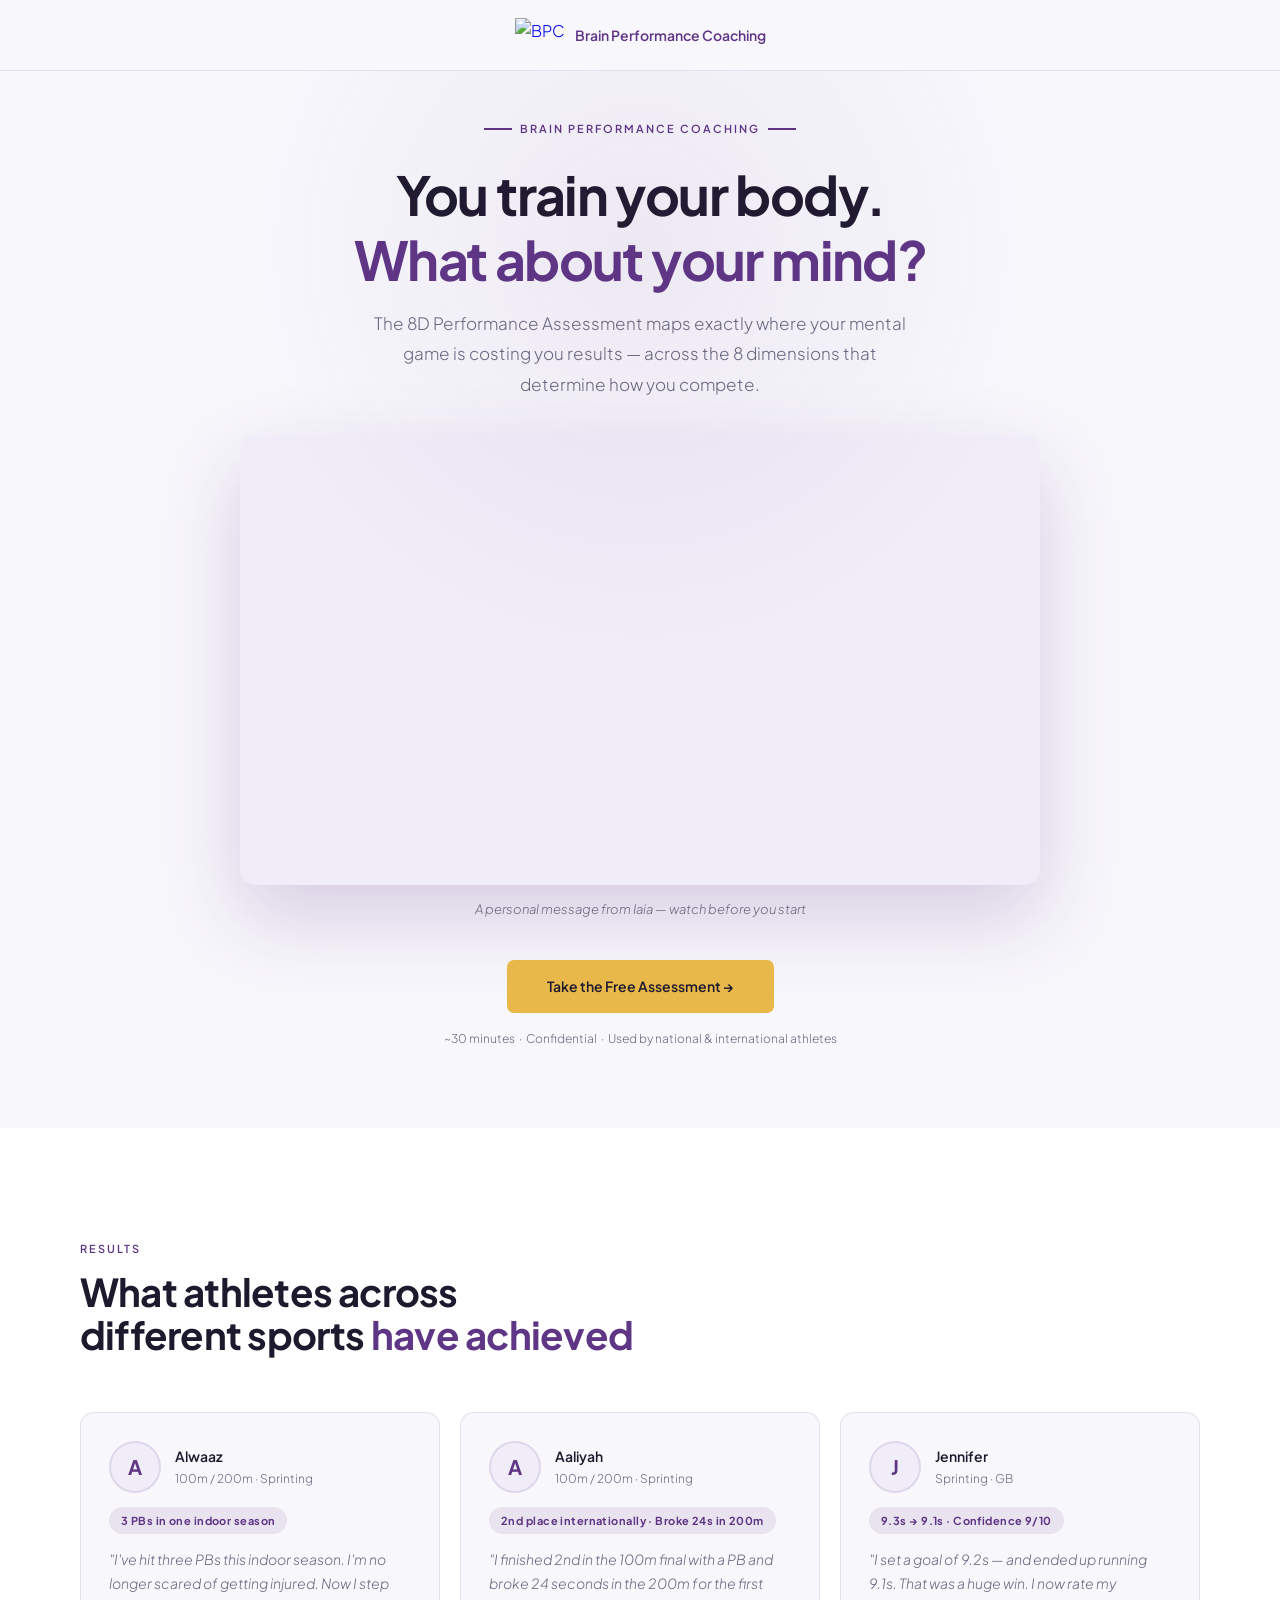
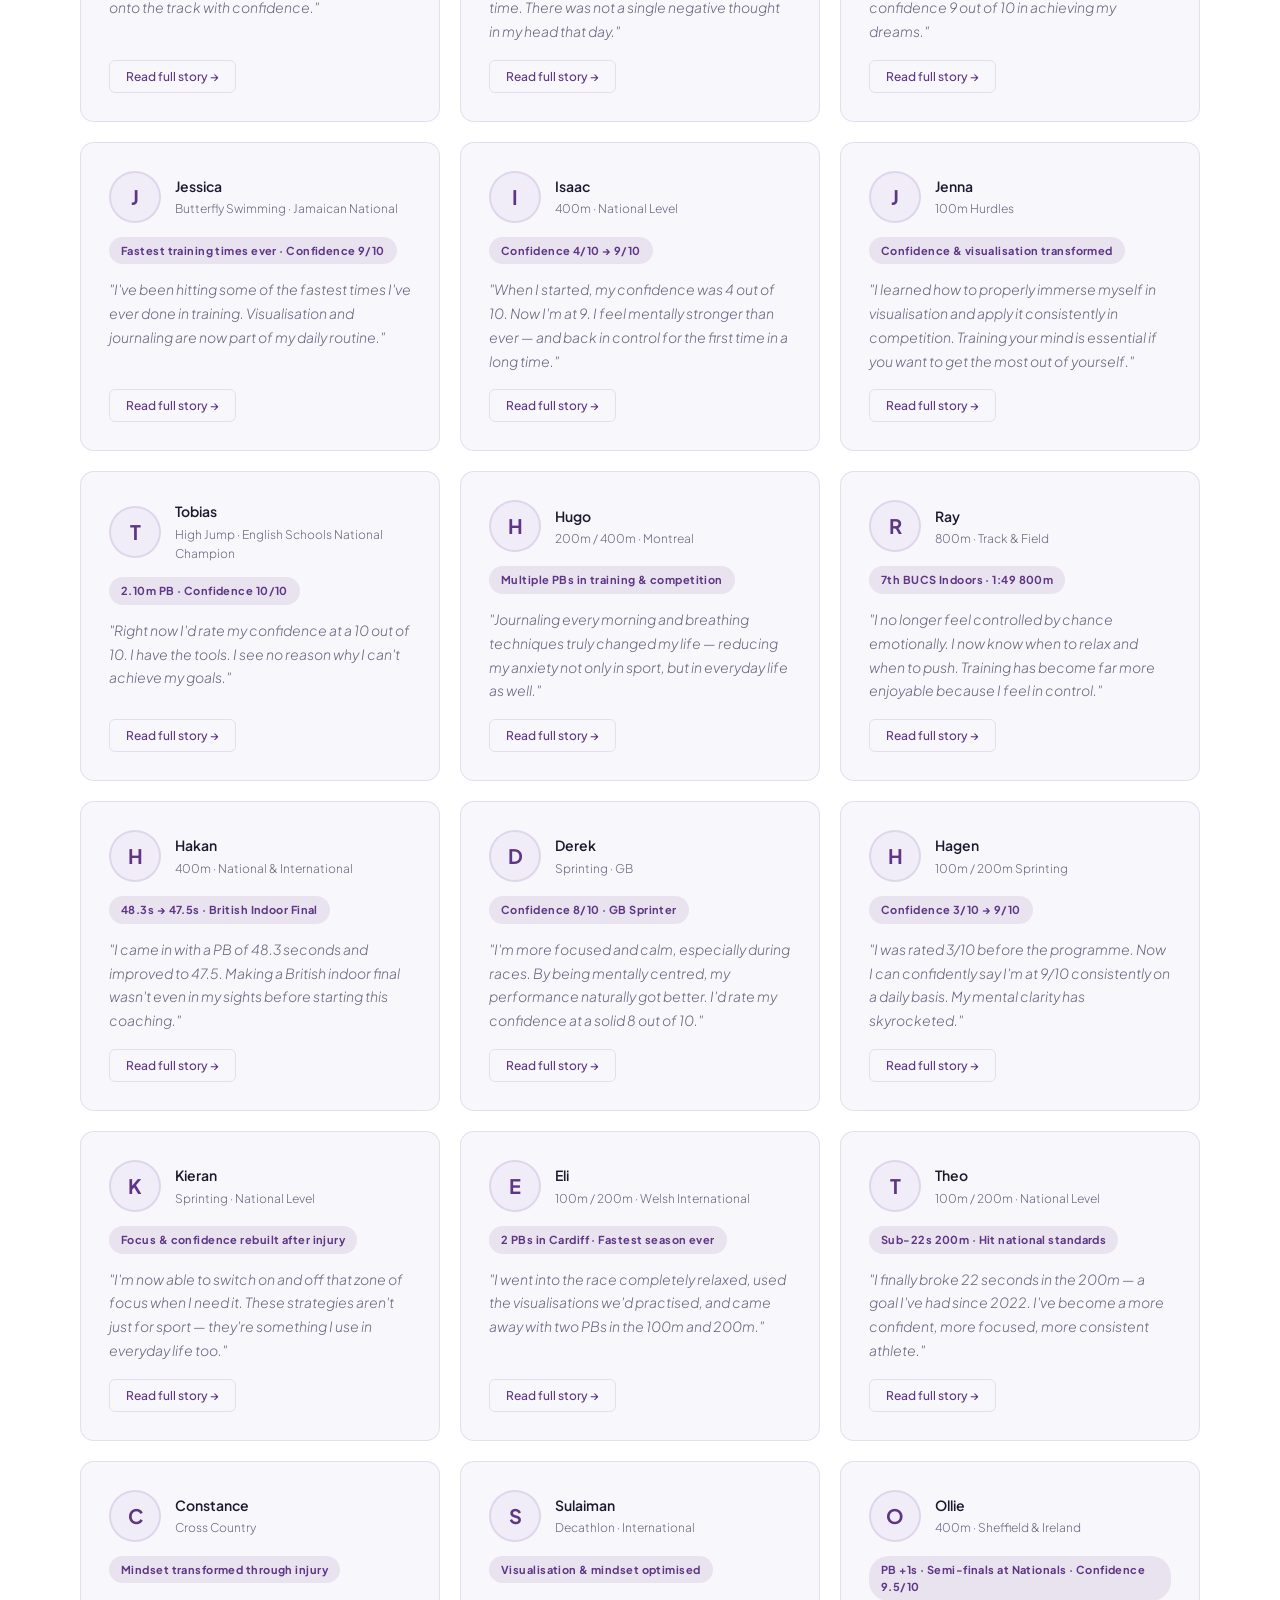
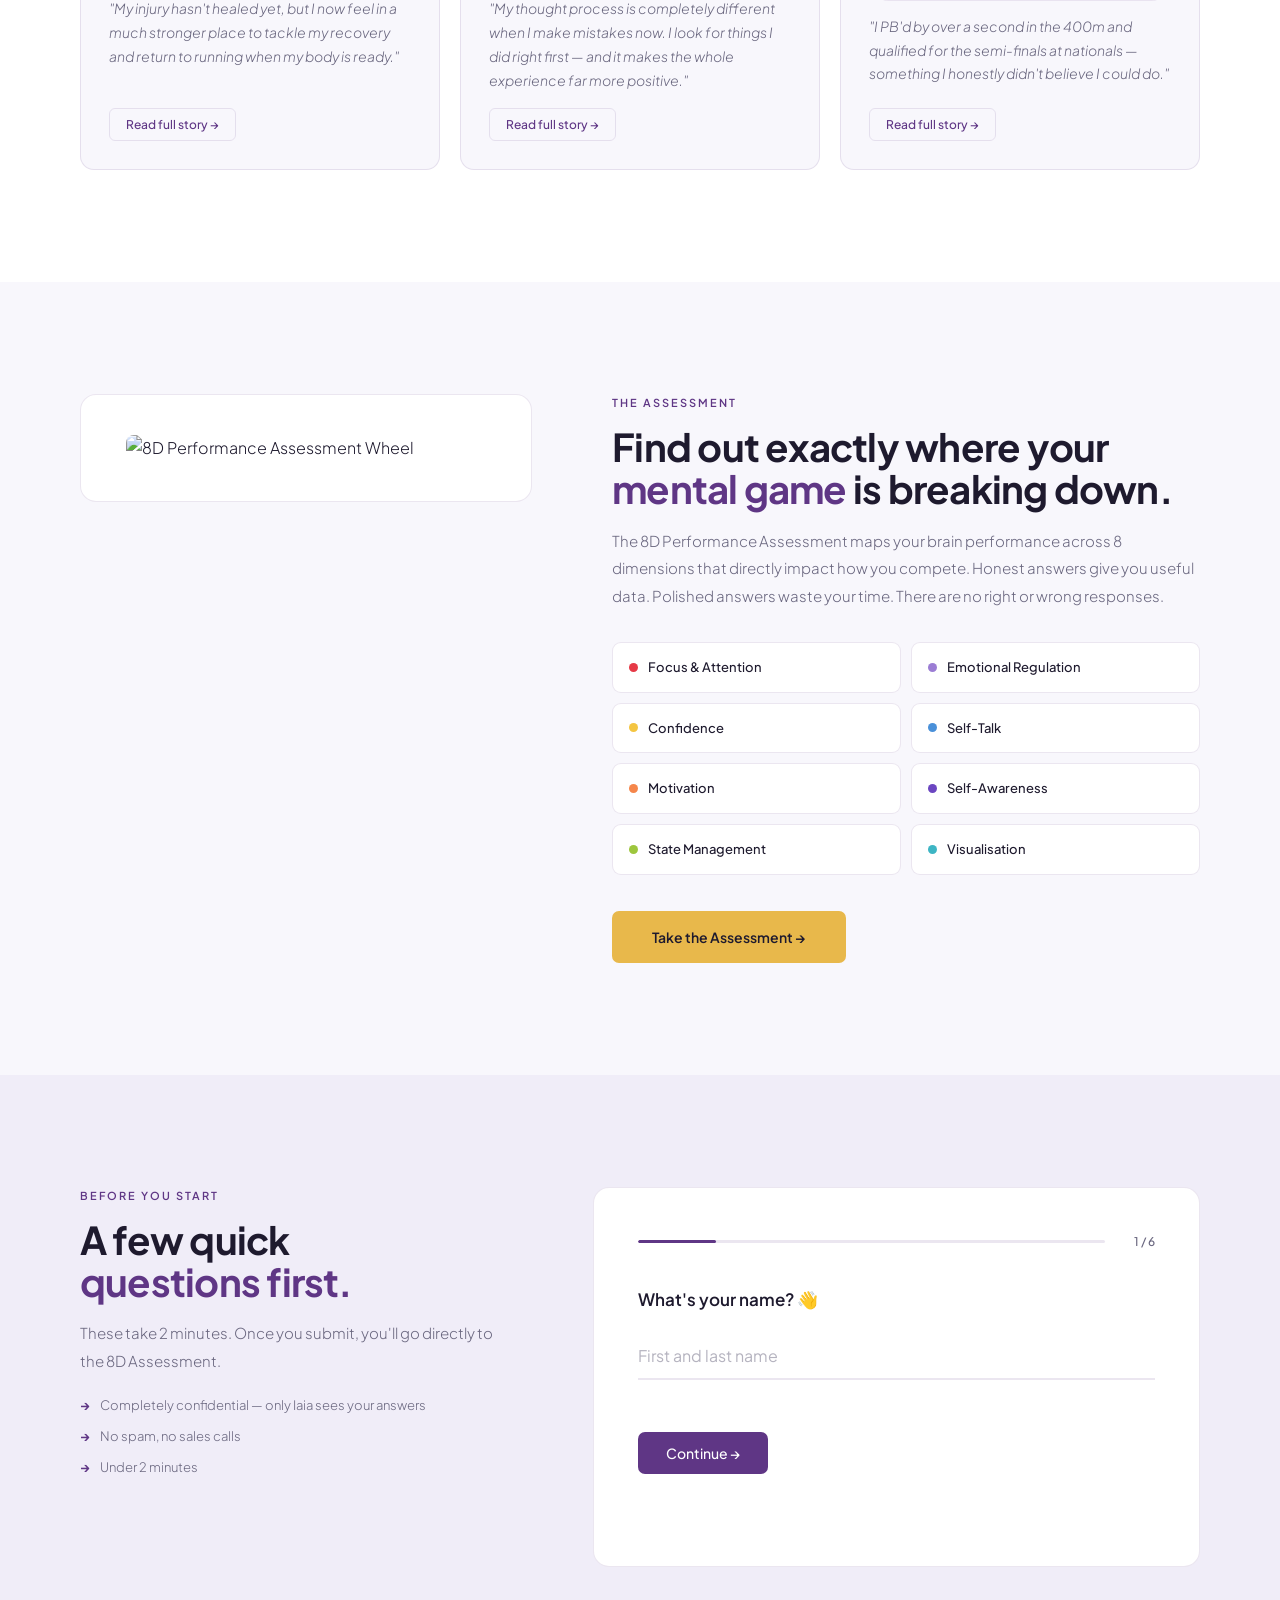
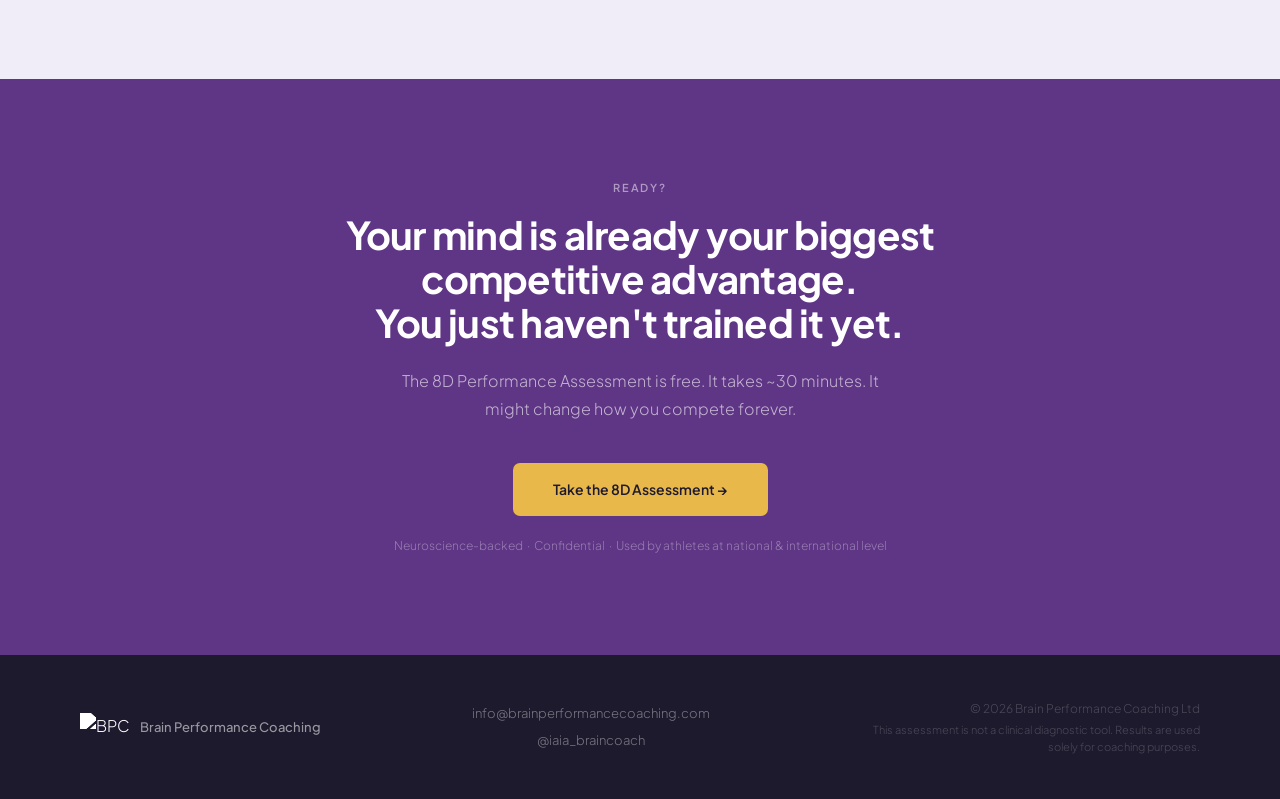
==== index.html @ 9d4f42b8 "final" ====
<!DOCTYPE html>
<html lang="en">
<head>
<meta charset="UTF-8">
<meta name="viewport" content="width=device-width, initial-scale=1.0">
<title>8D Performance Assessment — Brain Performance Coaching</title>
<link rel="preconnect" href="https://fonts.googleapis.com">
<link rel="preconnect" href="https://fonts.gstatic.com" crossorigin>
<link href="https://fonts.googleapis.com/css2?family=Plus+Jakarta+Sans:ital,wght@0,300;0,400;0,500;0,600;0,700;0,800;1,400&display=swap" rel="stylesheet">

<!-- ═══ META PIXEL — replace YOUR_PIXEL_ID with actual ID ═══ -->
<script>
!function(f,b,e,v,n,t,s)
{if(f.fbq)return;n=f.fbq=function(){n.callMethod?
n.callMethod.apply(n,arguments):n.queue.push(arguments)};
if(!f._fbq)f._fbq=n;n.push=n;n.loaded=!0;n.version='2.0';
n.queue=[];t=b.createElement(e);t.async=!0;
t.src=v;s=b.getElementsByTagName(e)[0];
s.parentNode.insertBefore(t,s)}(window, document,'script',
'https://connect.facebook.net/en_US/fbevents.js');
fbq('init', '265754699054823233');
fbq('track', 'PageView');
</script>
<noscript><img height="1" width="1" style="display:none"
src="https://www.facebook.com/tr?id=265754699054823233&ev=PageView&noscript=1"
/></noscript>
<!-- ═══ END META PIXEL ═══ -->

<style>
*, *::before, *::after { box-sizing: border-box; margin: 0; padding: 0; }
:root {
  --purple:       #5F3685;
  --purple-light: #7B4BA8;
  --purple-dark:  #4A2869;
  --purple-dim:   rgba(95,54,133,0.10);
  --gold:         #E8B84B;
  --bg:           #F8F7FC;
  --bg2:          #FFFFFF;
  --bg3:          #F0EDF8;
  --black:        #1E1A2E;
  --muted:        #6B6880;
  --faint:        rgba(95,54,133,0.12);
  --font: 'Plus Jakarta Sans', sans-serif;
}
html { scroll-behavior: smooth; }
body { background: var(--bg); color: var(--black); font-family: var(--font); font-weight: 300; overflow-x: hidden; line-height: 1.6; }

/* ── NAV ───────────────────────────────────────── */
nav {
  position: fixed; top: 0; left: 0; right: 0; z-index: 100;
  display: flex; align-items: center; justify-content: center;
  padding: 18px 64px;
  background: rgba(248,247,252,0.94); backdrop-filter: blur(14px);
  border-bottom: 1px solid var(--faint);
}
.nav-brand { display: flex; align-items: center; gap: 10px; text-decoration: none; }
.nav-brand img { height: 34px; width: auto; }
.nav-brand-name { font-size: 14px; font-weight: 600; color: var(--purple); }
.btn-gold {
  display: inline-flex; align-items: center; gap: 8px;
  background: var(--gold); color: var(--black);
  font-family: var(--font); font-size: 13px; font-weight: 600;
  padding: 11px 26px; border-radius: 6px; text-decoration: none;
  transition: opacity 0.2s, transform 0.15s;
}
.btn-gold:hover { opacity: 0.88; transform: translateY(-1px); }
.btn-gold-lg {
  display: inline-flex; align-items: center; gap: 8px;
  background: var(--gold); color: var(--black);
  font-family: var(--font); font-size: 14px; font-weight: 600;
  padding: 15px 40px; border-radius: 7px; text-decoration: none;
  transition: opacity 0.2s, transform 0.15s; width: fit-content;
}
.btn-gold-lg:hover { opacity: 0.88; transform: translateY(-2px); }

/* ── HERO (centered, single column) ─────────────── */
.hero {
  min-height: 100vh;
  display: flex; flex-direction: column; align-items: center; justify-content: center;
  padding: 120px 80px 80px;
  text-align: center;
  position: relative; overflow: hidden;
}
.hero::before {
  content: ''; position: absolute; top: -150px; left: 50%; transform: translateX(-50%);
  width: 800px; height: 800px; border-radius: 50%;
  background: radial-gradient(circle, rgba(95,54,133,0.07) 0%, transparent 70%);
  pointer-events: none;
}
.eyebrow {
  display: inline-flex; align-items: center; gap: 8px;
  font-size: 11px; font-weight: 600; letter-spacing: 0.18em; text-transform: uppercase;
  color: var(--purple); margin-bottom: 28px;
}
.eyebrow::before { content: ''; width: 28px; height: 1.5px; background: var(--purple); }
.eyebrow::after  { content: ''; width: 28px; height: 1.5px; background: var(--purple); }
.hero-title { font-size: clamp(36px, 4.2vw, 62px); font-weight: 700; line-height: 1.06; letter-spacing: -0.03em; color: var(--black); margin-bottom: 8px; }
.hero-title-accent { font-size: clamp(36px, 4.2vw, 62px); font-weight: 700; line-height: 1.06; letter-spacing: -0.03em; color: var(--purple); margin-bottom: 20px; }
.hero-sub { font-size: 17px; line-height: 1.8; color: var(--muted); max-width: 540px; margin: 0 auto 36px; }
.hero-video-area {
  width: 100%; max-width: 800px; margin: 0 auto 40px;
}
.hero-video-area iframe { display: block; }
.video-caption { margin-top: 14px; font-size: 13px; color: var(--muted); text-align: center; font-style: italic; }
.hero-note { font-size: 12px; color: var(--muted); margin-top: 16px; }

/* ── SHARED ─────────────────────────────────────── */
.section-tag { font-size: 11px; font-weight: 600; letter-spacing: 0.18em; text-transform: uppercase; color: var(--purple); margin-bottom: 14px; display: block; }
.section-title { font-size: clamp(28px, 3vw, 48px); font-weight: 700; line-height: 1.1; letter-spacing: -0.02em; color: var(--black); margin-bottom: 14px; }
.section-title .accent { color: var(--purple); }
.body-text { font-size: 15px; line-height: 1.85; color: var(--muted); margin-bottom: 22px; }
.body-text strong { color: var(--black); font-weight: 600; }

/* ── TESTIMONIALS ──────────────────────────────── */
.testimonials { padding: 112px 80px; background: var(--bg2); }
.testi-header { margin-bottom: 56px; }
.testi-grid { display: grid; grid-template-columns: repeat(3, 1fr); gap: 20px; }
.testi-card:last-child:nth-child(3n+1) { grid-column: 2; }
.testi-card {
  background: var(--bg); border: 1.5px solid var(--faint);
  border-radius: 14px; padding: 28px; transition: border-color 0.2s, box-shadow 0.2s;
  display: flex; flex-direction: column;
}
.testi-card:hover { border-color: rgba(95,54,133,0.28); box-shadow: 0 8px 28px rgba(95,54,133,0.07); }
.testi-athlete { display: flex; align-items: center; gap: 14px; margin-bottom: 14px; }
.testi-avatar {
  width: 52px; height: 52px; border-radius: 50%; overflow: hidden; flex-shrink: 0;
  background: var(--bg3); border: 2px solid var(--faint);
  display: flex; align-items: center; justify-content: center;
  font-size: 20px; font-weight: 700; color: var(--purple);
}
.testi-avatar img { width: 100%; height: 100%; object-fit: cover; }
.testi-name { font-size: 14px; font-weight: 600; color: var(--black); margin-bottom: 2px; }
.testi-sport { font-size: 12px; color: var(--muted); }
.testi-result {
  display: inline-flex; align-items: center;
  background: var(--purple-dim); color: var(--purple);
  font-size: 11px; font-weight: 700; letter-spacing: 0.04em;
  padding: 5px 12px; border-radius: 20px; margin-bottom: 14px; width: fit-content;
}
.testi-quote { font-size: 14px; line-height: 1.7; color: var(--muted); font-style: italic; flex: 1; }
.testi-btn {
  background: none; border: 1.5px solid var(--faint); padding: 8px 16px; border-radius: 6px; cursor: pointer;
  font-family: var(--font); font-size: 12px; font-weight: 500; color: var(--purple);
  margin-top: 16px; transition: border-color 0.2s, background 0.2s; text-align: left; width: fit-content;
}
.testi-btn:hover { border-color: var(--purple); background: var(--purple-dim); }

/* ── MODAL ─────────────────────────────────────── */
.modal-overlay {
  position: fixed; inset: 0; z-index: 500;
  background: rgba(30,26,46,0.65); backdrop-filter: blur(8px);
  display: flex; align-items: center; justify-content: center; padding: 24px;
  opacity: 0; pointer-events: none; transition: opacity 0.3s;
}
.modal-overlay.is-open { opacity: 1; pointer-events: all; }
.modal-card {
  background: var(--bg2); border-radius: 20px; padding: 48px;
  max-width: 620px; width: 100%; max-height: 82vh; overflow-y: auto;
  position: relative; transform: translateY(24px); transition: transform 0.3s;
  box-shadow: 0 32px 80px rgba(30,26,46,0.25);
}
.modal-overlay.is-open .modal-card { transform: translateY(0); }
.modal-close {
  position: absolute; top: 18px; right: 18px;
  width: 36px; height: 36px; border-radius: 50%; border: none;
  background: var(--bg); cursor: pointer; display: flex; align-items: center; justify-content: center;
  font-size: 18px; color: var(--muted); transition: background 0.2s; line-height: 1;
}
.modal-close:hover { background: var(--bg3); color: var(--black); }
.modal-athlete { display: flex; align-items: center; gap: 16px; margin-bottom: 16px; }
.modal-avatar {
  width: 64px; height: 64px; border-radius: 50%; overflow: hidden; flex-shrink: 0;
  background: var(--bg3); border: 2px solid var(--faint);
  display: flex; align-items: center; justify-content: center;
  font-size: 26px; font-weight: 700; color: var(--purple);
}
.modal-avatar img { width: 100%; height: 100%; object-fit: cover; }
.modal-name { font-size: 20px; font-weight: 700; color: var(--black); margin-bottom: 3px; }
.modal-sport { font-size: 13px; color: var(--muted); }
.modal-result {
  display: inline-flex; background: var(--purple-dim); color: var(--purple);
  font-size: 12px; font-weight: 700; padding: 6px 14px; border-radius: 20px; margin-bottom: 24px;
}
.modal-text { font-size: 15px; line-height: 1.85; color: var(--muted); font-style: italic; }
.modal-text p + p { margin-top: 14px; }

/* ── 8D ASSESSMENT ─────────────────────────────── */
.assessment-section { padding: 112px 80px; background: var(--bg); }
.assessment-inner { display: grid; grid-template-columns: 1fr 1.3fr; gap: 80px; align-items: start; }
.assessment-visual {
  background: var(--bg2); border-radius: 16px; padding: 40px;
  border: 1.5px solid var(--faint);
  display: flex; align-items: center; justify-content: center;
  position: sticky; top: 100px;
}
.assessment-visual img { width: 100%; max-width: 360px; display: block; border-radius: 8px; }
.assessment-content .section-title { margin-bottom: 16px; }
.assessment-desc { font-size: 15px; line-height: 1.85; color: var(--muted); margin-bottom: 32px; }
.dims { display: grid; grid-template-columns: repeat(2, 1fr); gap: 10px; margin-bottom: 36px; }
.dim {
  background: var(--bg2); border: 1.5px solid var(--faint);
  border-radius: 9px; padding: 14px 16px;
  display: flex; align-items: center; gap: 10px; transition: border-color 0.2s;
}
.dim:hover { border-color: rgba(95,54,133,0.25); }
.dim-dot { width: 9px; height: 9px; border-radius: 50%; flex-shrink: 0; }
.dim-name { font-size: 13px; font-weight: 500; color: var(--black); }

/* ── FORM (6-step) ─────────────────────────────── */
.qual-section { padding: 112px 80px; background: var(--bg3); }
.qual-inner { display: grid; grid-template-columns: 5fr 7fr; gap: 80px; align-items: start; }
.qual-intro .section-title { margin-bottom: 16px; }
.qual-text { font-size: 15px; line-height: 1.85; color: var(--muted); margin-bottom: 20px; }
.qual-promise { display: flex; gap: 10px; font-size: 13px; color: var(--muted); margin-bottom: 10px; }
.qual-promise::before { content: '→'; color: var(--purple); font-weight: 700; flex-shrink: 0; }

.typeform-wrap {
  background: var(--bg2); border-radius: 16px; padding: 44px;
  border: 1.5px solid var(--faint);
  min-height: 380px; display: flex; flex-direction: column;
}
.tf-progress { display: flex; align-items: center; gap: 14px; margin-bottom: 36px; }
.tf-bar { flex: 1; height: 3px; background: var(--faint); border-radius: 2px; overflow: hidden; }
.tf-bar-fill { height: 100%; background: var(--purple); border-radius: 2px; transition: width 0.4s ease; }
.tf-count { font-size: 12px; color: var(--muted); font-weight: 500; white-space: nowrap; min-width: 36px; text-align: right; }
.tf-steps { flex: 1; position: relative; }
.tf-step {
  position: absolute; top: 0; left: 0; right: 0;
  opacity: 0; transform: translateX(40px);
  transition: opacity 0.35s ease, transform 0.35s ease;
  pointer-events: none;
}
.tf-step.is-active {
  position: relative; opacity: 1; transform: translateX(0); pointer-events: all;
}
.tf-step.is-exit { opacity: 0; transform: translateX(-40px); }
.tf-q { font-size: 17px; font-weight: 600; color: var(--black); margin-bottom: 22px; line-height: 1.4; }
.tf-input {
  width: 100%; padding: 12px 0;
  border: none; border-bottom: 2px solid var(--faint);
  background: transparent; font-family: var(--font); font-size: 16px; color: var(--black);
  outline: none; transition: border-color 0.2s; display: block; margin-bottom: 6px;
}
.tf-input:focus { border-bottom-color: var(--purple); }
.tf-input::placeholder { color: rgba(107,104,128,0.5); }
.tf-input.is-invalid { border-bottom-color: #E63946; }
.tf-error { font-size: 12px; color: #E63946; margin-bottom: 14px; min-height: 18px; display: block; }
.tf-opts { display: flex; flex-direction: column; gap: 9px; }
.tf-opt {
  display: flex; align-items: center; gap: 12px;
  padding: 12px 16px; border: 1.5px solid var(--faint); border-radius: 8px;
  cursor: pointer; font-size: 14px; color: var(--muted); background: var(--bg);
  transition: border-color 0.15s, background 0.15s, color 0.15s; user-select: none;
}
.tf-opt:hover { border-color: var(--purple); background: var(--purple-dim); color: var(--black); }
.tf-opt.selected { border-color: var(--purple); background: var(--purple-dim); color: var(--black); font-weight: 500; }
.tf-key {
  width: 22px; height: 22px; border-radius: 4px; border: 1.5px solid rgba(107,104,128,0.3);
  display: flex; align-items: center; justify-content: center;
  font-size: 10px; font-weight: 700; color: var(--muted); flex-shrink: 0;
  transition: all 0.15s;
}
.tf-opt.selected .tf-key { border-color: var(--purple); background: var(--purple); color: white; }
.tf-continue {
  display: inline-flex; align-items: center; gap: 8px;
  background: var(--purple); color: white; border: none; cursor: pointer;
  font-family: var(--font); font-size: 14px; font-weight: 500;
  padding: 12px 28px; border-radius: 7px; transition: background 0.2s; margin-top: 14px;
}
.tf-continue:hover { background: var(--purple-dark); }
.tf-back {
  background: none; border: none; font-family: var(--font); font-size: 12px;
  color: var(--muted); cursor: pointer; padding: 8px 0; margin-top: 6px; display: block;
  transition: color 0.2s;
}
.tf-back:hover { color: var(--black); }
.tf-submit {
  width: 100%; padding: 15px; border-radius: 8px;
  background: var(--gold); color: var(--black); border: none; cursor: pointer;
  font-family: var(--font); font-size: 15px; font-weight: 700;
  transition: opacity 0.2s, transform 0.15s; margin-top: 4px; letter-spacing: 0.01em;
}
.tf-submit:hover { opacity: 0.88; transform: translateY(-1px); }
.tf-submitting { opacity: 0.6; pointer-events: none; }

/* ── PHONE FIELD ────────────────────────────────── */
.tf-phone-row { display: flex; gap: 10px; align-items: flex-end; margin-bottom: 6px; }
.tf-phone-prefix {
  flex-shrink: 0; max-width: 140px;
  border: none; border-bottom: 2px solid var(--faint);
  background: transparent; font-family: var(--font); font-size: 15px; color: var(--black);
  outline: none; padding: 12px 22px 12px 0;
  transition: border-color 0.2s; cursor: pointer;
  appearance: none; -webkit-appearance: none;
  background-image: url("data:image/svg+xml,%3Csvg xmlns='http://www.w3.org/2000/svg' width='11' height='7' viewBox='0 0 11 7'%3E%3Cpath d='M1 1l4.5 4.5L10 1' stroke='%236B6880' fill='none' stroke-width='1.5' stroke-linecap='round'/%3E%3C/svg%3E");
  background-repeat: no-repeat; background-position: right 2px center;
}
.tf-phone-prefix:focus { border-bottom-color: var(--purple); }
.tf-phone-number {
  flex: 1;
  border: none; border-bottom: 2px solid var(--faint);
  background: transparent; font-family: var(--font); font-size: 16px; color: var(--black);
  outline: none; padding: 12px 0;
  transition: border-color 0.2s;
}
.tf-phone-number:focus { border-bottom-color: var(--purple); }
.tf-phone-number::placeholder { color: rgba(107,104,128,0.5); }
.tf-phone-number.is-invalid { border-bottom-color: #E63946; }

/* ── FINAL CTA ─────────────────────────────────── */
.final-cta { background: var(--purple); padding: 100px 80px; text-align: center; }
.final-cta .section-tag { color: rgba(255,255,255,0.5); }
.final-cta-title { font-size: clamp(26px, 3vw, 44px); font-weight: 700; line-height: 1.15; color: white; letter-spacing: -0.02em; max-width: 720px; margin: 16px auto 22px; }
.final-cta-sub { font-size: 16px; line-height: 1.75; color: rgba(255,255,255,0.62); max-width: 500px; margin: 0 auto 40px; }
.final-note { font-size: 12px; color: rgba(255,255,255,0.35); margin-top: 20px; }

/* ── FOOTER ────────────────────────────────────── */
footer { background: var(--black); padding: 44px 80px; display: flex; justify-content: space-between; align-items: center; }
.footer-brand { display: flex; align-items: center; gap: 10px; }
.footer-brand img { height: 28px; width: auto; filter: brightness(10); }
.footer-brand-name { font-size: 13px; font-weight: 500; color: rgba(255,255,255,0.55); }
.footer-links { display: flex; flex-direction: column; align-items: center; gap: 6px; }
.footer-link { font-size: 13px; color: rgba(255,255,255,0.4); text-decoration: none; transition: color 0.2s; }
.footer-link:hover { color: white; }
.footer-right { text-align: right; }
.footer-copy { font-size: 12px; color: rgba(255,255,255,0.2); margin-bottom: 4px; }
.footer-disclaimer { font-size: 11px; color: rgba(255,255,255,0.2); line-height: 1.5; max-width: 340px; }

/* ── RESPONSIVE ────────────────────────────────── */
@media (max-width: 1024px) {
  nav { padding: 16px 28px; }
  .hero { padding: 100px 28px 60px; }
  .testimonials, .assessment-section, .qual-section { padding: 72px 28px; }
  .testi-grid { grid-template-columns: 1fr; }
  .testi-card:last-child:nth-child(3n+1) { grid-column: auto; }
  .assessment-inner { grid-template-columns: 1fr; gap: 40px; }
  .assessment-visual { position: static; }
  .qual-inner { grid-template-columns: 1fr; gap: 40px; }
  .typeform-wrap { padding: 32px 24px; }
  .final-cta { padding: 80px 28px; }
  footer { flex-direction: column; gap: 24px; padding: 36px 28px; text-align: center; }
  .footer-right { text-align: center; }
  .footer-disclaimer { max-width: 100%; }
  .modal-card { padding: 32px 24px; }
}
</style>
</head>
<body>

<!-- ═══ MODAL ════════════════════════════════════════ -->
<div class="modal-overlay" id="modal" onclick="if(event.target===this)closeModal()">
  <div class="modal-card">
    <button class="modal-close" onclick="closeModal()">✕</button>
    <div class="modal-athlete">
      <div class="modal-avatar" id="modal-avatar"></div>
      <div>
        <div class="modal-name" id="modal-name"></div>
        <div class="modal-sport" id="modal-sport"></div>
      </div>
    </div>
    <div class="modal-result" id="modal-result"></div>
    <div class="modal-text" id="modal-text"></div>
  </div>
</div>

<!-- ═══ NAV (logo only) ══════════════════════════════ -->
<nav>
  <a href="#" class="nav-brand">
    <img src="logo-brain.png" alt="BPC">
    <span class="nav-brand-name">Brain Performance Coaching</span>
  </a>
</nav>

<!-- ═══ HERO (centered) ══════════════════════════════ -->
<section class="hero">
  <div class="eyebrow">Brain Performance Coaching</div>
  <h1 class="hero-title">You train your body.</h1>
  <h1 class="hero-title-accent">What about your mind?</h1>
  <p class="hero-sub">The 8D Performance Assessment maps exactly where your mental game is costing you results — across the 8 dimensions that determine how you compete.</p>

  <div class="hero-video-area">
    <div style="width:100%;aspect-ratio:16/9;border-radius:16px;overflow:hidden;box-shadow:0 32px 80px rgba(95,54,133,0.22);background:var(--bg3);">
      <iframe
        src="https://www.loom.com/embed/9d0eaf526d3f4aeca5c1071ed59a8c9a?hide_owner=true&hide_share=true&hide_title=true&hideEmbedTopBar=true"
        frameborder="0"
        webkitallowfullscreen mozallowfullscreen allowfullscreen
        style="width:100%;height:100%;border:none;display:block;">
      </iframe>
    </div>
    <p class="video-caption">A personal message from Iaia — watch before you start</p>
  </div>

  <a href="#qualify" class="btn-gold-lg">Take the Free Assessment →</a>
  <p class="hero-note">~30 minutes &nbsp;·&nbsp; Confidential &nbsp;·&nbsp; Used by national & international athletes</p>
</section>

<!-- ═══ TESTIMONIALS ══════════════════════════════════ -->
<section class="testimonials" id="results">
  <div class="testi-header">
    <span class="section-tag">Results</span>
    <h2 class="section-title">What athletes across<br>different sports <span class="accent">have achieved</span></h2>
  </div>
  <div class="testi-grid">

    <!-- Alwaaz -->
    <div class="testi-card">
      <div class="testi-athlete">
        <div class="testi-avatar"><img src="athletes/alwaaz.jpg" alt="Alwaaz" onerror="this.parentElement.textContent='A'"></div>
        <div><div class="testi-name">Alwaaz</div><div class="testi-sport">100m / 200m · Sprinting</div></div>
      </div>
      <div class="testi-result">3 PBs in one indoor season</div>
      <p class="testi-quote">"I've hit three PBs this indoor season. I'm no longer scared of getting injured. Now I step onto the track with confidence."</p>
      <button class="testi-btn" onclick="openModal('alwaaz')">Read full story →</button>
    </div>

    <!-- Aaliyah -->
    <div class="testi-card">
      <div class="testi-athlete">
        <div class="testi-avatar"><img src="athletes/aaliyah.jpg" alt="Aaliyah" onerror="this.parentElement.textContent='A'"></div>
        <div><div class="testi-name">Aaliyah</div><div class="testi-sport">100m / 200m · Sprinting</div></div>
      </div>
      <div class="testi-result">2nd place internationally · Broke 24s in 200m</div>
      <p class="testi-quote">"I finished 2nd in the 100m final with a PB and broke 24 seconds in the 200m for the first time. There was not a single negative thought in my head that day."</p>
      <button class="testi-btn" onclick="openModal('aaliyah')">Read full story →</button>
    </div>

    <!-- Jennifer -->
    <div class="testi-card">
      <div class="testi-athlete">
        <div class="testi-avatar"><img src="athletes/jennifer.jpg" alt="Jennifer Eduwu" onerror="this.parentElement.textContent='J'"></div>
        <div><div class="testi-name">Jennifer</div><div class="testi-sport">Sprinting · GB</div></div>
      </div>
      <div class="testi-result">9.3s → 9.1s · Confidence 9/10</div>
      <p class="testi-quote">"I set a goal of 9.2s — and ended up running 9.1s. That was a huge win. I now rate my confidence 9 out of 10 in achieving my dreams."</p>
      <button class="testi-btn" onclick="openModal('jennifer')">Read full story →</button>
    </div>

    <!-- Jessica -->
    <div class="testi-card">
      <div class="testi-athlete">
        <div class="testi-avatar"><img src="athletes/jessica.jpg" alt="Jessica Calderbank" onerror="this.parentElement.textContent='J'"></div>
        <div><div class="testi-name">Jessica</div><div class="testi-sport">Butterfly Swimming · Jamaican National</div></div>
      </div>
      <div class="testi-result">Fastest training times ever · Confidence 9/10</div>
      <p class="testi-quote">"I've been hitting some of the fastest times I've ever done in training. Visualisation and journaling are now part of my daily routine."</p>
      <button class="testi-btn" onclick="openModal('jessica')">Read full story →</button>
    </div>

    <!-- Isaac -->
    <div class="testi-card">
      <div class="testi-athlete">
        <div class="testi-avatar"><img src="athletes/isaac.jpg" alt="Isaac" onerror="this.parentElement.textContent='I'"></div>
        <div><div class="testi-name">Isaac</div><div class="testi-sport">400m · National Level</div></div>
      </div>
      <div class="testi-result">Confidence 4/10 → 9/10</div>
      <p class="testi-quote">"When I started, my confidence was 4 out of 10. Now I'm at 9. I feel mentally stronger than ever — and back in control for the first time in a long time."</p>
      <button class="testi-btn" onclick="openModal('isaac')">Read full story →</button>
    </div>

    <!-- Jenna -->
    <div class="testi-card">
      <div class="testi-athlete">
        <div class="testi-avatar"><img src="athletes/jenna.jpg" alt="Jenna Blundell" onerror="this.parentElement.textContent='J'"></div>
        <div><div class="testi-name">Jenna</div><div class="testi-sport">100m Hurdles</div></div>
      </div>
      <div class="testi-result">Confidence & visualisation transformed</div>
      <p class="testi-quote">"I learned how to properly immerse myself in visualisation and apply it consistently in competition. Training your mind is essential if you want to get the most out of yourself."</p>
      <button class="testi-btn" onclick="openModal('jenna')">Read full story →</button>
    </div>

    <!-- Tobias -->
    <div class="testi-card">
      <div class="testi-athlete">
        <div class="testi-avatar"><img src="athletes/tobias.jpg" alt="Tobias Cherry" onerror="this.parentElement.textContent='T'"></div>
        <div><div class="testi-name">Tobias</div><div class="testi-sport">High Jump · English Schools National Champion</div></div>
      </div>
      <div class="testi-result">2.10m PB · Confidence 10/10</div>
      <p class="testi-quote">"Right now I'd rate my confidence at a 10 out of 10. I have the tools. I see no reason why I can't achieve my goals."</p>
      <button class="testi-btn" onclick="openModal('tobias')">Read full story →</button>
    </div>

    <!-- Hugo -->
    <div class="testi-card">
      <div class="testi-athlete">
        <div class="testi-avatar"><img src="athletes/hugo.jpg" alt="Hugo" onerror="this.parentElement.textContent='H'"></div>
        <div><div class="testi-name">Hugo</div><div class="testi-sport">200m / 400m · Montreal</div></div>
      </div>
      <div class="testi-result">Multiple PBs in training & competition</div>
      <p class="testi-quote">"Journaling every morning and breathing techniques truly changed my life — reducing my anxiety not only in sport, but in everyday life as well."</p>
      <button class="testi-btn" onclick="openModal('hugo')">Read full story →</button>
    </div>

    <!-- Ray -->
    <div class="testi-card">
      <div class="testi-athlete">
        <div class="testi-avatar"><img src="athletes/ray.jpg" alt="Ray Lenore" onerror="this.parentElement.textContent='R'"></div>
        <div><div class="testi-name">Ray</div><div class="testi-sport">800m · Track & Field</div></div>
      </div>
      <div class="testi-result">7th BUCS Indoors · 1:49 800m</div>
      <p class="testi-quote">"I no longer feel controlled by chance emotionally. I now know when to relax and when to push. Training has become far more enjoyable because I feel in control."</p>
      <button class="testi-btn" onclick="openModal('ray')">Read full story →</button>
    </div>

    <!-- Hakan -->
    <div class="testi-card">
      <div class="testi-athlete">
        <div class="testi-avatar"><img src="athletes/hakan.jpg" alt="Hakan Bello" onerror="this.parentElement.textContent='H'"></div>
        <div><div class="testi-name">Hakan</div><div class="testi-sport">400m · National & International</div></div>
      </div>
      <div class="testi-result">48.3s → 47.5s · British Indoor Final</div>
      <p class="testi-quote">"I came in with a PB of 48.3 seconds and improved to 47.5. Making a British indoor final wasn't even in my sights before starting this coaching."</p>
      <button class="testi-btn" onclick="openModal('hakan')">Read full story →</button>
    </div>

    <!-- Derek -->
    <div class="testi-card">
      <div class="testi-athlete">
        <div class="testi-avatar"><img src="athletes/derek.jpg" alt="Derek Kinlook" onerror="this.parentElement.textContent='D'"></div>
        <div><div class="testi-name">Derek</div><div class="testi-sport">Sprinting · GB</div></div>
      </div>
      <div class="testi-result">Confidence 8/10 · GB Sprinter</div>
      <p class="testi-quote">"I'm more focused and calm, especially during races. By being mentally centred, my performance naturally got better. I'd rate my confidence at a solid 8 out of 10."</p>
      <button class="testi-btn" onclick="openModal('derek')">Read full story →</button>
    </div>

    <!-- Hagen -->
    <div class="testi-card">
      <div class="testi-athlete">
        <div class="testi-avatar"><img src="athletes/hagen.jpg" alt="Hagen" onerror="this.parentElement.textContent='H'"></div>
        <div><div class="testi-name">Hagen</div><div class="testi-sport">100m / 200m Sprinting</div></div>
      </div>
      <div class="testi-result">Confidence 3/10 → 9/10</div>
      <p class="testi-quote">"I was rated 3/10 before the programme. Now I can confidently say I'm at 9/10 consistently on a daily basis. My mental clarity has skyrocketed."</p>
      <button class="testi-btn" onclick="openModal('hagen')">Read full story →</button>
    </div>

    <!-- Kieran -->
    <div class="testi-card">
      <div class="testi-athlete">
        <div class="testi-avatar"><img src="athletes/kieran.jpg" alt="Kieran Shah" onerror="this.parentElement.textContent='K'"></div>
        <div><div class="testi-name">Kieran</div><div class="testi-sport">Sprinting · National Level</div></div>
      </div>
      <div class="testi-result">Focus & confidence rebuilt after injury</div>
      <p class="testi-quote">"I'm now able to switch on and off that zone of focus when I need it. These strategies aren't just for sport — they're something I use in everyday life too."</p>
      <button class="testi-btn" onclick="openModal('kieran')">Read full story →</button>
    </div>

    <!-- Eli -->
    <div class="testi-card">
      <div class="testi-athlete">
        <div class="testi-avatar"><img src="athletes/eli.jpg" alt="Eli" onerror="this.parentElement.textContent='E'"></div>
        <div><div class="testi-name">Eli</div><div class="testi-sport">100m / 200m · Welsh International</div></div>
      </div>
      <div class="testi-result">2 PBs in Cardiff · Fastest season ever</div>
      <p class="testi-quote">"I went into the race completely relaxed, used the visualisations we'd practised, and came away with two PBs in the 100m and 200m."</p>
      <button class="testi-btn" onclick="openModal('eli')">Read full story →</button>
    </div>

    <!-- Theo -->
    <div class="testi-card">
      <div class="testi-athlete">
        <div class="testi-avatar"><img src="athletes/theo.jpg" alt="Theo" onerror="this.parentElement.textContent='T'"></div>
        <div><div class="testi-name">Theo</div><div class="testi-sport">100m / 200m · National Level</div></div>
      </div>
      <div class="testi-result">Sub-22s 200m · Hit national standards</div>
      <p class="testi-quote">"I finally broke 22 seconds in the 200m — a goal I've had since 2022. I've become a more confident, more focused, more consistent athlete."</p>
      <button class="testi-btn" onclick="openModal('theo')">Read full story →</button>
    </div>

    <!-- Constance -->
    <div class="testi-card">
      <div class="testi-athlete">
        <div class="testi-avatar"><img src="athletes/constance.jpg" alt="Constance" onerror="this.parentElement.textContent='C'"></div>
        <div><div class="testi-name">Constance</div><div class="testi-sport">Cross Country</div></div>
      </div>
      <div class="testi-result">Mindset transformed through injury</div>
      <p class="testi-quote">"My injury hasn't healed yet, but I now feel in a much stronger place to tackle my recovery and return to running when my body is ready."</p>
      <button class="testi-btn" onclick="openModal('constance')">Read full story →</button>
    </div>

    <!-- Sulaiman -->
    <div class="testi-card">
      <div class="testi-athlete">
        <div class="testi-avatar"><img src="athletes/sulaiman.jpg" alt="Sulaiman Ouiles" onerror="this.parentElement.textContent='S'"></div>
        <div><div class="testi-name">Sulaiman</div><div class="testi-sport">Decathlon · International</div></div>
      </div>
      <div class="testi-result">Visualisation & mindset optimised</div>
      <p class="testi-quote">"My thought process is completely different when I make mistakes now. I look for things I did right first — and it makes the whole experience far more positive."</p>
      <button class="testi-btn" onclick="openModal('sulaiman')">Read full story →</button>
    </div>

    <!-- Ollie -->
    <div class="testi-card">
      <div class="testi-athlete">
        <div class="testi-avatar"><img src="athletes/ollie.jpg" alt="Ollie" onerror="this.parentElement.textContent='O'"></div>
        <div><div class="testi-name">Ollie</div><div class="testi-sport">400m · Sheffield & Ireland</div></div>
      </div>
      <div class="testi-result">PB +1s · Semi-finals at Nationals · Confidence 9.5/10</div>
      <p class="testi-quote">"I PB'd by over a second in the 400m and qualified for the semi-finals at nationals — something I honestly didn't believe I could do."</p>
      <button class="testi-btn" onclick="openModal('ollie')">Read full story →</button>
    </div>

  </div>
</section>

<!-- ═══ 8D ASSESSMENT ═════════════════════════════════ -->
<section class="assessment-section" id="assessment">
  <div class="assessment-inner">
    <div class="assessment-visual">
      <img src="assessment-wheel.jpg" alt="8D Performance Assessment Wheel">
    </div>
    <div class="assessment-content">
      <span class="section-tag">The Assessment</span>
      <h2 class="section-title">Find out exactly where your<br><span class="accent">mental game</span> is breaking down.</h2>
      <p class="assessment-desc">The 8D Performance Assessment maps your brain performance across 8 dimensions that directly impact how you compete. Honest answers give you useful data. Polished answers waste your time. There are no right or wrong responses.</p>
      <div class="dims">
        <div class="dim"><div class="dim-dot" style="background:#E63946"></div><span class="dim-name">Focus & Attention</span></div>
        <div class="dim"><div class="dim-dot" style="background:#9B7DD4"></div><span class="dim-name">Emotional Regulation</span></div>
        <div class="dim"><div class="dim-dot" style="background:#F4C542"></div><span class="dim-name">Confidence</span></div>
        <div class="dim"><div class="dim-dot" style="background:#4A90D9"></div><span class="dim-name">Self-Talk</span></div>
        <div class="dim"><div class="dim-dot" style="background:#F5864B"></div><span class="dim-name">Motivation</span></div>
        <div class="dim"><div class="dim-dot" style="background:#6B46C1"></div><span class="dim-name">Self-Awareness</span></div>
        <div class="dim"><div class="dim-dot" style="background:#9DC63D"></div><span class="dim-name">State Management</span></div>
        <div class="dim"><div class="dim-dot" style="background:#3DB5C4"></div><span class="dim-name">Visualisation</span></div>
      </div>
      <a href="#qualify" class="btn-gold-lg">Take the Assessment →</a>
    </div>
  </div>
</section>

<!-- ═══ FORM (6 steps) ════════════════════════════════ -->
<section class="qual-section" id="qualify">
  <div class="qual-inner">
    <div class="qual-intro">
      <span class="section-tag">Before You Start</span>
      <h2 class="section-title">A few quick<br><span class="accent">questions first.</span></h2>
      <p class="qual-text">These take 2 minutes. Once you submit, you'll go directly to the 8D Assessment.</p>
      <div class="qual-promise">Completely confidential — only Iaia sees your answers</div>
      <div class="qual-promise">No spam, no sales calls</div>
      <div class="qual-promise">Under 2 minutes</div>
    </div>

    <div class="typeform-wrap">
      <div class="tf-progress">
        <div class="tf-bar"><div class="tf-bar-fill" id="tf-fill" style="width:16.6%"></div></div>
        <span class="tf-count" id="tf-count">1 / 6</span>
      </div>
      <div class="tf-steps" id="tf-steps">

        <!-- Step 1: Name -->
        <div class="tf-step is-active" data-index="0">
          <div class="tf-q">What's your name? 👋</div>
          <input class="tf-input" type="text" id="tf-name" placeholder="First and last name" autocomplete="name">
          <span class="tf-error" id="err-name"></span>
          <button class="tf-continue" onclick="tfNext()">Continue →</button>
        </div>

        <!-- Step 2: Email -->
        <div class="tf-step" data-index="1">
          <div class="tf-q">What's your email?</div>
          <input class="tf-input" type="email" id="tf-email" placeholder="your@email.com" autocomplete="email">
          <span class="tf-error" id="err-email"></span>
          <button class="tf-continue" onclick="tfNext()">Continue →</button>
          <button class="tf-back" onclick="tfPrev()">← Back</button>
        </div>

        <!-- Step 3: Phone -->
        <div class="tf-step" data-index="2">
          <div class="tf-q">What's your phone number? 📱</div>
          <div class="tf-phone-row">
            <select class="tf-phone-prefix" id="tf-prefix">
              <option value="+44">🇬🇧 +44</option>
              <option value="+1">🇺🇸 +1</option>
              <option value="+39">🇮🇹 +39</option>
              <option value="+34">🇪🇸 +34</option>
              <option value="+33">🇫🇷 +33</option>
              <option value="+49">🇩🇪 +49</option>
              <option value="+351">🇵🇹 +351</option>
              <option value="+353">🇮🇪 +353</option>
              <option value="+31">🇳🇱 +31</option>
              <option value="+32">🇧🇪 +32</option>
              <option value="+41">🇨🇭 +41</option>
              <option value="+43">🇦🇹 +43</option>
              <option value="+46">🇸🇪 +46</option>
              <option value="+47">🇳🇴 +47</option>
              <option value="+45">🇩🇰 +45</option>
              <option value="+358">🇫🇮 +358</option>
              <option value="+48">🇵🇱 +48</option>
              <option value="+30">🇬🇷 +30</option>
              <option value="+90">🇹🇷 +90</option>
              <option value="+380">🇺🇦 +380</option>
              <option value="+61">🇦🇺 +61</option>
              <option value="+64">🇳🇿 +64</option>
              <option value="+27">🇿🇦 +27</option>
              <option value="+234">🇳🇬 +234</option>
              <option value="+254">🇰🇪 +254</option>
              <option value="+1876">🇯🇲 +1876</option>
              <option value="+55">🇧🇷 +55</option>
              <option value="+52">🇲🇽 +52</option>
              <option value="+54">🇦🇷 +54</option>
              <option value="+91">🇮🇳 +91</option>
              <option value="+81">🇯🇵 +81</option>
              <option value="+971">🇦🇪 +971</option>
            </select>
            <input class="tf-phone-number" type="tel" id="tf-phone" placeholder="Your phone number">
          </div>
          <span class="tf-error" id="err-phone"></span>
          <button class="tf-continue" onclick="tfNext()">Continue →</button>
          <button class="tf-back" onclick="tfPrev()">← Back</button>
        </div>

        <!-- Step 4: Sport -->
        <div class="tf-step" data-index="3">
          <div class="tf-q">What sport do you compete in?</div>
          <input class="tf-input" type="text" id="tf-sport" placeholder="e.g. 100m sprinting, powerlifting, swimming…">
          <span class="tf-error" id="err-sport"></span>
          <button class="tf-continue" onclick="tfNext()">Continue →</button>
          <button class="tf-back" onclick="tfPrev()">← Back</button>
        </div>

        <!-- Step 5: Mental challenge -->
        <div class="tf-step" data-index="4">
          <div class="tf-q">What's your biggest mental challenge in competition right now?</div>
          <div class="tf-opts">
            <div class="tf-opt" data-val="Negative self-talk / inner critic" onclick="tfPick(this,4)"><span class="tf-key">A</span> Negative self-talk / inner critic</div>
            <div class="tf-opt" data-val="Confidence & self-doubt" onclick="tfPick(this,4)"><span class="tf-key">B</span> Confidence & self-doubt</div>
            <div class="tf-opt" data-val="Handling pressure & nerves" onclick="tfPick(this,4)"><span class="tf-key">C</span> Handling pressure & nerves</div>
            <div class="tf-opt" data-val="Staying focused / switching off distractions" onclick="tfPick(this,4)"><span class="tf-key">D</span> Staying focused</div>
            <div class="tf-opt" data-val="Motivation & consistency" onclick="tfPick(this,4)"><span class="tf-key">E</span> Motivation & consistency</div>
            <div class="tf-opt" data-val="Freezing or overthinking in key moments" onclick="tfPick(this,4)"><span class="tf-key">F</span> Freezing or overthinking</div>
          </div>
          <button class="tf-back" onclick="tfPrev()" style="margin-top:14px">← Back</button>
        </div>

        <!-- Step 6: Duration → auto-submit on pick -->
        <div class="tf-step" data-index="5">
          <div class="tf-q">How long has this been holding you back?</div>
          <div class="tf-opts">
            <div class="tf-opt" data-val="A few months" onclick="tfPickLast(this)"><span class="tf-key">A</span> A few months</div>
            <div class="tf-opt" data-val="Around 6 months" onclick="tfPickLast(this)"><span class="tf-key">B</span> Around 6 months</div>
            <div class="tf-opt" data-val="1–2 years" onclick="tfPickLast(this)"><span class="tf-key">C</span> 1–2 years</div>
            <div class="tf-opt" data-val="It's always been an issue" onclick="tfPickLast(this)"><span class="tf-key">D</span> It's always been an issue</div>
          </div>
          <button class="tf-submit" id="tf-submit-btn" style="display:none" onclick="tfSubmit()">Continue to the Assessment →</button>
          <button class="tf-back" onclick="tfPrev()" style="margin-top:10px">← Back</button>
        </div>

      </div><!-- end tf-steps -->
    </div><!-- end typeform-wrap -->

  </div>
</section>

<!-- ═══ FINAL CTA ══════════════════════════════════════ -->
<section class="final-cta">
  <span class="section-tag">Ready?</span>
  <h2 class="final-cta-title">Your mind is already your biggest competitive advantage.<br>You just haven't trained it yet.</h2>
  <p class="final-cta-sub">The 8D Performance Assessment is free. It takes ~30 minutes. It might change how you compete forever.</p>
  <a href="#qualify" class="btn-gold-lg" style="margin:0 auto">Take the 8D Assessment →</a>
  <p class="final-note">Neuroscience-backed &nbsp;·&nbsp; Confidential &nbsp;·&nbsp; Used by athletes at national & international level</p>
</section>

<!-- ═══ FOOTER ═════════════════════════════════════════ -->
<footer>
  <div class="footer-brand">
    <img src="logo-brain.png" alt="BPC">
    <span class="footer-brand-name">Brain Performance Coaching</span>
  </div>
  <div class="footer-links">
    <a href="mailto:info@brainperformancecoaching.com" class="footer-link">info@brainperformancecoaching.com</a>
    <a href="https://www.instagram.com/iaia_braincoach" class="footer-link" target="_blank">@iaia_braincoach</a>
  </div>
  <div class="footer-right">
    <p class="footer-copy">© 2026 Brain Performance Coaching Ltd</p>
    <p class="footer-disclaimer">This assessment is not a clinical diagnostic tool. Results are used solely for coaching purposes.</p>
  </div>
</footer>

<script>
/* ─── TESTIMONIAL DATA ────────────────────────────── */
const athletes = {
  alwaaz: {
    name: 'Alwaaz', sport: 'Sprinting', result: '3 PBs in one indoor season', img: 'athletes/alwaaz.jpg', initial: 'A',
    text: `<p>"My name is Alwaaz and I'm a sprinter. I started this programme because I was very scared of getting injured again — I'd had multiple hamstring tears and that fear was constantly hampering my performance.</p>
    <p>The biggest change is how I speak to myself. I've learned to talk to myself in a much more positive way and reframe my thoughts. My confidence has reached an all-time high. I'm no longer scared of getting injured — I step onto the track with confidence, and I've hit three PBs this indoor season.</p>
    <p>The tool that made the biggest difference was learning to properly visualise. When you use it before competition, it reduces pre-race nerves and makes you feel ready to perform.</p>
    <p>If you're an athlete wondering whether to make the investment — trust me, you'll thank yourself for it."</p>`
  },
  aaliyah: {
    name: 'Aaliyah', sport: '100m / 200m Sprinting', result: '2nd place internationally · Broke 24s in 200m', img: 'athletes/aaliyah.jpg', initial: 'A',
    text: `<p>"My name is Aaliyah, and I'm a track athlete focused on the 100m. I was struggling with self-doubt and negative thoughts — my main goal was to rebuild my confidence in the sport I love.</p>
    <p>After one session focused on how thoughts impact performance, I competed in my first international meet in Belgium. On race day I was fully locked in — positive self-talk, 'You've got this', 'You know what to do'. I finished 2nd in the 100m final with a PB, and broke 24 seconds in the 200m for the first time. I was so proud.</p>
    <p>Looking back, there was not a single negative thought in my head that day. If you're considering brain coaching — give it a try. Confidence doesn't come overnight, but with the right guidance, it does come."</p>`
  },
  jennifer: {
    name: 'Jennifer Eduwu', sport: 'Sprinting · National Level', result: '9.3s → 9.1s · Confidence 9/10', img: 'athletes/jennifer.jpg', initial: 'J',
    text: `<p>"My name is Jennifer Eduwu, I'm a national-level athlete specialising in athletics. My main aim was to develop coping mechanisms for competition anxiety and build a more positive mindset overall.</p>
    <p>One of the most powerful tools was the 'results cycle' — how negative thoughts lead to negative outcomes, and how flipping this creates the exact opposite. I also realised I'd been unknowingly setting mental limits for myself.</p>
    <p>The week before one of our sessions, I ran 9.3s in training. After applying what I'd learnt mentally, I set a target of 9.2s — and ended up running 9.1s. That was a huge win for me.</p>
    <p>On a scale of 1 to 10, I'd say I'm at a 9 in terms of confidence in achieving my dreams. I'd absolutely recommend this programme to any athlete looking to grow mentally, emotionally, and physically."</p>`
  },
  jessica: {
    name: 'Jessica Calderbank', sport: 'Butterfly Swimming · Jamaican National', result: 'Fastest training times ever · Confidence 9/10', img: 'athletes/jessica.jpg', initial: 'J',
    text: `<p>"My name is Jessica Calderbank and I'm a Jamaican National Butterfly Swimmer. I joined because I wanted to better my mentality — to be more controlled, self-aware, and build a stronger mindset overall.</p>
    <p>Before starting, I struggled to stay focused after a bad swim. Visualisation was something I always found difficult, and confidence was a big challenge.</p>
    <p>Since working with Iaia, I've been hitting some of the fastest times I've ever done in training. The visualisation and journaling are now part of my daily routine and have helped me handle challenges in a much better way.</p>
    <p>Iaia's approach was practical and structured — which worked really well for me. Right now I'd rate my confidence at a 9 out of 10. I've got real proof it works."</p>`
  },
  isaac: {
    name: 'Isaac', sport: '400m · National Level', result: 'Confidence 4/10 → 8/10', img: 'athletes/isaac.jpg', initial: 'I',
    text: `<p>"I'm Isaac, a 400m athlete competing nationally. I'd been struggling mentally — self-doubt, anxiety, and fear of getting injured again. My goal was to run without fear and trust my body again.</p>
    <p>From the first session I knew I was in the right place. A visualisation exercise where I imagined performing a movement better — and then actually did it better in real life — felt like magic. It showed me how powerful the mind really is.</p>
    <p>Since then I've learned to trust my body, stop overthinking, and enjoy training and racing again. When I started, my confidence was 4/10. Now I'm at 8. This programme has helped me rebuild from the inside out. For the first time in a long time, I feel back in control — and excited for what's ahead."</p>`
  },
  jenna: {
    name: 'Jenna Blundell', sport: '100m Hurdles', result: 'Confidence & visualisation transformed', img: 'athletes/jenna.jpg', initial: 'J',
    text: `<p>"My name is Jenna and I compete in 100-metre hurdles. I started because I'd been overthinking a lot — during races I wasn't really present in my body or in the moment.</p>
    <p>The biggest change is in my confidence — in my ability and in what I can achieve. I'm much less focused on external noise: expectations, pressure, the idea that you have to achieve certain things early in your career. Instead I focus on the process and find more internal reasons to push myself.</p>
    <p>The tool that made the biggest difference was visualisation. I never knew how to get the full benefit from it — through the programme I learned how to properly immerse myself and apply it consistently in competitions.</p>
    <p>One thing that really surprised me is how simple training your brain can actually be. It doesn't have to be complicated — it's about learning tools you might not even realise you already have access to. That's what I enjoyed most."</p>`
  },
  tobias: {
    name: 'Tobias Cherry', sport: 'High Jump · English Schools National Champion · 2.10m PB', result: 'Confidence 10/10', img: 'athletes/tobias.jpg', initial: 'T',
    text: `<p>"My name is Tobias Cherry. I'm a high jumper, 20 years old, studying at the University of Birmingham. I've competed for England, I was an English Schools National Champion, and my personal best is 2.10m.</p>
    <p>At the beginning, my main goals were around my mentality in competition — both before and during. I wanted to prepare mentally in a better way and, most importantly, maintain that mindset throughout. Before starting, one of my biggest challenges was losing my head during competitions — doubt would creep in and my confidence would drop when I should have been executing.</p>
    <p>Since starting, I feel much more focused in training and more connected to my purpose. I'm much better at reframing negative thoughts and not letting them take over. What I appreciated most was how easy Iaia is to talk to — she's understanding and adapts based on how you're feeling.</p>
    <p>Right now I'd rate my confidence at a 10 out of 10. I have the tools. I see no reason why I can't achieve my goals."</p>`
  },
  hugo: {
    name: 'Hugo', sport: '200m / 400m · Montreal', result: 'Multiple PBs in training & competition', img: 'athletes/hugo.jpg', initial: 'H',
    text: `<p>"My name is Hugo, I am a track and field athlete from Montreal specialising in the 200m and 400m sprints. I'm currently working towards competing at provincial and national level, with the long-term goal of breaking masters records once I reach the 30+ category.</p>
    <p>Before working with Yaya, I struggled a lot with anxiety before races and training sessions. I would get frustrated with my results or times, and it often led to negative self-talk and doubt. I wanted to learn how to regulate my emotions better and stop letting anxiety control my performances.</p>
    <p>The biggest change since starting one-on-one coaching has been learning how to stay grounded and connected during both training and competition. Yaya helped me visualise how I want to feel and who I want my future self to become. That completely changed my mindset. Over the past few months, I've achieved multiple personal bests in training and competition, especially in longer events that I previously struggled with.</p>
    <p>Two tools truly changed my life: journaling every morning and breathing techniques. Journaling is now completely non-negotiable for me. Combined with the breathing exercises, it has reduced my anxiety not only in sport, but in everyday life as well.</p>
    <p>What stood out most about Yaya's coaching was how genuine and adaptive her approach is. Nothing felt copied and pasted or like generic motivational advice. She really took the time to understand my background, my emotions, and my specific situation. The coaching feels deeply personal and tailored to the individual.</p>
    <p>I would recommend this programme to any athlete — or honestly anyone — who wants to achieve something meaningful while becoming more self-aware."</p>`
  },
  ray: {
    name: 'Ray Lenore', sport: '800m Track & Field', result: '7th BUCS Indoors · 1:49 800m', img: 'athletes/ray.jpg', initial: 'R',
    text: `<p>"My name is Ray Lenore, I am an 800-metre track and field athlete. I'm currently a 1:49 800m runner, and this year I finished 7th at the BUCS Indoor Championships.</p>
    <p>I started this programme because I realised that, while we spend so much time training the body physically, there's often a huge part of the mental side that gets left untouched. Before working with Yaya, I felt like my emotional state before races or sessions depended too much on luck. I wanted techniques and strategies that would help me regulate my emotions consistently and make my mindset more reliable day to day.</p>
    <p>The biggest change since starting the programme is that I no longer feel controlled by chance emotionally. In training and racing, I now know when to relax and when to push. I trust myself much more. Training has become far more enjoyable because I feel in control rather than reactive.</p>
    <p>That shift led to a really important 10-day period where I qualified for my university's BUCS team and then went on to finish seventh at BUCS Indoors. That felt like a massive step forward and a strong foundation for what's next in my career.</p>
    <p>The biggest tool for me was visualisation. By rehearsing situations mentally beforehand, I already knew how I wanted to think and feel when those moments arrived. It felt almost automatic, like the response had already been decided for me. That gave me a huge sense of comfort and confidence when it came time to perform.</p>
    <p>I would recommend this programme to any athlete because performance starts with the mind. This programme helped me become not only a better athlete, but also a more well-rounded person."</p>`
  },
  hakan: {
    name: 'Hakan Bello', sport: '400m · National & International', result: '48.3s → 47.5s · British Indoor Final', img: 'athletes/hakan.jpg', initial: 'H',
    text: `<p>"My name is Hakan Bello, I am a 400-metre sprinter competing at both national and international level. I compete in the British League, the Velocity Championships, and the British Athletics Championships.</p>
    <p>I started this programme because, although I had structure in every physical aspect of my training, I realised there was a gap when it came to the mental side. My gym work, sprint sessions, and preparation were all planned out, but I had never done any formal mind training or mental coaching.</p>
    <p>At the beginning, the goal was to have a strong indoor season, qualify for major competitions, and perform well at the Portuguese Championships and British Championships. What surprised me most was how much more I achieved than I originally expected. I ended up making a British indoor final — something that genuinely was not even in my sights before starting this coaching.</p>
    <p>The biggest change for me has been learning how to visualise effectively. Before training sessions or races, I can now visualise exactly how I want to execute each rep or race. It removes nervousness and fear because mentally I already believe I can do it before stepping onto the track.</p>
    <p>The results reflected that shift immediately. I came into the indoor season with a personal best of 48.3 seconds and improved to 47.5 seconds. Dropping eight tenths of a second in the 400m was a huge breakthrough for me.</p>
    <p>Another major part of the programme was learning about flow state training. I now understand how to balance challenge and skill level properly, which has helped me stop placing limitations on myself. I would honestly describe this programme as life-changing."</p>`
  },
  derek: {
    name: 'Derek Kinlook', sport: 'Sprinting · GB', result: 'Confidence 8/10 · GB Sprinter', img: 'athletes/derek.jpg', initial: 'D',
    text: `<p>"My name is Derek Kinlook, and I'm a GB sprinter. I joined this brain coaching programme because I'd always heard that sport is 90% mental, but I'd never really trained that part of myself. I usually went into competitions without thinking much about the mental side, so I wanted to see what would happen if I started working on it.</p>
    <p>At the start, my main goal was simply to get to know myself better — to understand how my mind works, what holds me back, and how I could use that awareness to elevate my training and competition mindset.</p>
    <p>One of the most powerful tools I discovered was visualisation. It helped me identify what was going wrong and gave me a clear way to fix it. I'd visualise specific movements, focus on what I wanted to improve, and over time I started to notice changes — small at first, but then more consistent.</p>
    <p>Since starting the programme, I've noticed a real shift in my mindset and performance. I'm more focused and calm, especially during races. In sprinting, staying relaxed and fluid is everything — and by being mentally centred, my performance naturally got better.</p>
    <p>What I really appreciated about Iaia's approach was how professional and personal it felt at the same time. She checked in after training, asked how things were going, and genuinely cared about my progress. That kind of communication made a huge difference.</p>
    <p>Now, I'd rate my confidence at a solid 8 out of 10. I'd definitely recommend this programme to any athlete. Too many people focus only on physical training and neglect the mental side, even though it's what truly separates good performances from great ones."</p>`
  },
  hagen: {
    name: 'Hagen', sport: '100m / 200m Sprinting', result: 'Confidence 3/10 → 9/10', img: 'athletes/hagen.jpg', initial: 'H',
    text: `<p>"My name is Hagen, I am a 100m and 200m sprinter. I joined this programme because I wanted to build the skill of confidence in high pressure environments.</p>
    <p>At first, I had my doubts — I didn't know if it would make a difference at all, but regardless I still gave it a go and it has been an exciting experience since.</p>
    <p>Before the programme I had big goals but didn't have the full belief that I would achieve them. But now I have shifted completely and have the full trust in my abilities and my faith to realise my dreams.</p>
    <p>The visualisation was really powerful. I was able to see my ideal self and how he would react to challenges and achieving the goals I had set out — seeing that vividly in my mind, I was able to fully realise that I can become that person if I put into practice the skills I have been learning.</p>
    <p>I have noticed my mental clarity and confidence has skyrocketed within this short period. I was rated a 3/10 before the programme but now I can confidently say I'm seeing 9/10 consistently on a daily basis — which is amazing.</p>
    <p>The coach was amazing. I was able to open up freely and the conversations were professional yet comforting, as if I was talking to a friend. She personalised her approach in such a way to fulfil my needs. I would 100% recommend her to all athletes — brain training is a must and should not be neglected."</p>`
  },
  kieran: {
    name: 'Kieran Shah', sport: 'Sprinting · National Level', result: 'Focus & confidence rebuilt after injury', img: 'athletes/kieran.jpg', initial: 'K',
    text: `<p>"My name is Kieran Shah, and I'm a national-level sprinter. I joined the programme because I'd had some injuries over time, and I wanted to regain the motivation and focus to bring myself back to where I was a couple of years ago. I came in very open-minded, wanting to understand myself better as an athlete.</p>
    <p>Throughout the sessions, several exercises had a real impact, but the one that stood out most was the visualisation work — especially the one about quieting that inner noise. I used to have a lot of negative thoughts and self-criticism, and learning how to manage that made a huge difference.</p>
    <p>Since starting, I've noticed that I'm now able to switch on and off that zone of focus when I need it. I've found a kind of sweet spot where I can tap in and get into the right state for training and performance.</p>
    <p>I definitely felt supported and understood throughout the process. It was all very transparent, and I felt comfortable talking about how I was feeling and what was going on. That openness made it easy to be honest and get the most out of it.</p>
    <p>What I appreciated most about Iaia was the personal touch. She really gives her all and makes it feel completely tailored to you, rather than a generic programme.</p>
    <p>I'd 100% recommend this programme to other athletes. A lot of people don't really understand how their mind works. They think it's just about physical talent, but athletics is an incredibly mental sport. If you can strengthen that side, it changes everything."</p>`
  },
  eli: {
    name: 'Eli', sport: '100m / 200m · Welsh International', result: '2 PBs in Cardiff · Fastest season ever', img: 'athletes/eli.jpg', initial: 'E',
    text: `<p>"I'm Eli, a Welsh international 100m and 200m sprinter. When I started this programme, my main goals were to build confidence, improve my focus, and respond better to setbacks in competition. I've studied sports psychology myself, but applying it on my own was always tough.</p>
    <p>I wanted someone to guide me, challenge me, and help me put everything into practice — and that's exactly what I got with Yaya. The biggest impact for me came from visualisations and performance mapping. Learning to see and feel the athlete I want to become completely changed how I approached training and racing.</p>
    <p>I used to let negative thoughts take over after poor performances, but this season I've been more consistent, calmer, and at my fastest. Even when races didn't go to plan, I bounced back with resilience.</p>
    <p>One highlight was at Cardiff, shortly after the World Championships. I'd been ill and didn't expect much, but I used the visualisations we'd practised, went into a race completely relaxed, and came away with two PBs in the 100m and 200m. That gave me a huge boost of confidence and showed me how powerful these tools really are.</p>
    <p>What I valued most about Yaya's approach was how personal it felt. She gave me the space to speak openly, then helped me reflect and understand myself better. I'd absolutely recommend this programme to any athlete. Even if you think you've got everything covered, trust me — there's always another level to your mindset."</p>`
  },
  theo: {
    name: 'Theo', sport: '100m / 200m · National Level', result: 'Sub-22s 200m · Hit national standards', img: 'athletes/theo.jpg', initial: 'T',
    text: `<p>"I'm Theo, a 100m and 200m sprinter competing at national level. Every year I've been getting better, improving bit by bit. But this year, I knew I needed to go deeper if I wanted to reach that next level — not just physically, but mentally too.</p>
    <p>At first, I was a bit hesitant to start the brain coaching programme. The mind wasn't something I'd really trained before. I always believed that if I just worked hard in training and pushed myself in the gym, the results would follow. But I've learned it's not always that simple.</p>
    <p>The guided visualisations were a real turning point — it genuinely felt like I was running the race in my head before even stepping onto the track. Another big one was learning to run relaxed. The body tension drills helped me stop carrying stress in my body, and now I move smoother, more fluid.</p>
    <p>The session that surprised me most was the focus drill. It made me realise how much I'd been distracted by others in races. Now I bring myself back every time. This is my race, my lane, my performance. That shift in focus has been massive.</p>
    <p>Before, if I had a bad session or a poor race, I'd get properly frustrated. But now I'm able to reflect without spiralling — I look at what went well, what didn't, and what I can improve.</p>
    <p>And the results speak for themselves. I finally broke 22 seconds in the 200m — a goal I've had since 2022. I was just a thousandth away from breaking 11 seconds in the 100m. I hit the standards for nationals. If you're an athlete thinking about this — do it. You'll unlock a side of yourself that's been waiting to come out."</p>`
  },
  constance: {
    name: 'Constance', sport: 'Cross Country & Track · Injury Recovery', result: 'Mindset transformed through injury', img: 'athletes/constance.jpg', initial: 'C',
    text: `<p>"I'm Constance, and I'm a competitive cross country and track runner who has been sidelined by a significant injury for far longer than I expected. I joined Iaia's programme because I was really struggling to stay mentally strong and hold onto hope of returning to my sport.</p>
    <p>I'd never tried mental coaching before, and honestly, I wasn't sure it would work for me. But as I was really struggling with my injury, I decided to give it a try.</p>
    <p>Working with Iaia, I learned powerful techniques that transformed how I handle my injury and my mindset. One of the most impactful was the mental reset drill she taught me. I started using it before physio appointments, training attempts, or whenever negative thoughts crept in during the day. Once I got the hang of it, it became a game-changer for refocusing my mind and letting go of doubt.</p>
    <p>We also worked on visualisation, positive self-talk and journaling, which helped me set clear, realistic goals for my future and map out how to get there. Iaia's calm and supportive presence made me feel relaxed during our sessions — that sense of ease allowed me to open up fully about my struggles.</p>
    <p>My injury hasn't healed yet, but I now feel in a much stronger place to tackle my recovery and return to running when my body is ready. This whole experience has improved my focus, motivation and confidence. I feel excited and optimistic about my future.</p>
    <p>I'd highly recommend Iaia's programme to any athlete looking to boost their mental game. This experience taught me that training your brain is just as crucial as training your body."</p>`
  },
  ollie: {
    name: 'Ollie', sport: '400m · Sheffield & Ireland', result: 'PB +1s · Semi-finals at Nationals · Confidence 9.5/10', img: 'athletes/ollie.jpg', initial: 'O',
    text: `<p>"My name is Ollie, a 400m athlete racing nationally for the University of Sheffield and City of Sheffield, as well as in Ireland. I reached out to Yaya on Instagram after seeing her page. I'd always known the mental side was my biggest weakness, so I was immediately interested. My goal was simple: to manage my mindset better in races, not get so stressed or overwhelmed, and develop real techniques I could actually use.</p>
    <p>The first time we did a breathing exercise, it was a proper wow moment. Straight away, I knew this was something I could use in a race environment. The control zone work was another game-changer — once I put it into practice, I couldn't believe how much calmer and more focused I felt in races.</p>
    <p>Almost immediately, I started seeing results. I PB'd by over a second in the 400m and qualified for the semi-finals at nationals — something I honestly didn't believe I could do. It gave me confidence, belief, and the tools to perform at the level I should have been performing at all along.</p>
    <p>It's not just my times that have improved — I actually enjoy athletics more now. I don't get overwhelmed like I used to, I'm more consistent, and I'm able to regulate myself in a way that just wasn't possible before. And it's gone beyond athletics. I use the same mindset skills to handle stress at work and in life.</p>
    <p>When I started, my short-term goal was to just feel better on the mental side. I've smashed that. My confidence is now a 9.5 out of 10. What used to hold me back mentally is now becoming one of my strengths.</p>
    <p>Would I recommend this programme? A thousand percent, yes. In just a couple of months, I feel like a completely different athlete. If you're struggling with the mental side of athletics, just give it a go — even try the intro call. You'll see the improvements almost straight away."</p>`
  },
  sulaiman: {
    name: 'Sulaiman Ouiles', sport: 'Decathlon · International', result: 'Visualisation & mindset optimised', img: 'athletes/sulaiman.jpg', initial: 'S',
    text: `<p>"My name is Sulaiman Ouiles, I participate in the decathlon, and I have represented my country in my sport. I looked to join this programme as a way to optimise my performance — I felt any support I could get was good, however I was confident in my psychological approach to competition and wasn't sure if there would be much benefit.</p>
    <p>Through the sessions I learnt how to improve my visualisation to make it far more effective, encompassing desired feelings and sensations. I also learnt two ways to clear my mind: one being before bed using a journal, and the other an anchor technique that could be used in training or competition. This anchor technique really helped me restructure how I dealt with failure and how I now see it as a positive thing.</p>
    <p>I have already noticed quickly that my thought process is different when I make mistakes now. I look for things I did right before things I did wrong, and try to recreate those again next time. This makes me feel a lot more positive about my experience.</p>
    <p>I found the coach really helpful and positive during our sessions. Especially when I struggled to find a positive side, she was supportive and helped me to find something myself.</p>
    <p>I think if you're like me and you often struggle to see the bright side to a situation, she can help you a lot. But also, if you don't feel like there's something you need but you want to improve your competitive nature — this is a great programme for you."</p>`
  }
};

/* ─── MODAL ──────────────────────────────────────────── */
function openModal(id) {
  const a = athletes[id];
  if (!a) return;
  const avatar = document.getElementById('modal-avatar');
  avatar.innerHTML = `<img src="${a.img}" alt="${a.name}" onerror="this.parentElement.textContent='${a.initial}'">`;
  document.getElementById('modal-name').textContent = a.name;
  document.getElementById('modal-sport').textContent = a.sport;
  document.getElementById('modal-result').textContent = a.result;
  document.getElementById('modal-text').innerHTML = a.text;
  const modal = document.getElementById('modal');
  modal.classList.add('is-open');
  document.body.style.overflow = 'hidden';
}
function closeModal() {
  document.getElementById('modal').classList.remove('is-open');
  document.body.style.overflow = '';
}
document.addEventListener('keydown', e => { if (e.key === 'Escape') closeModal(); });

/* ─── FORM (6 steps) ─────────────────────────────────── */
let tfCurrent = 0;
const TF_TOTAL = 6;
const tfData = {};

function tfUpdateProgress() {
  const pct = ((tfCurrent + 1) / TF_TOTAL) * 100;
  document.getElementById('tf-fill').style.width = pct + '%';
  document.getElementById('tf-count').textContent = `${tfCurrent + 1} / ${TF_TOTAL}`;
}

function tfGoTo(index) {
  const steps = document.querySelectorAll('.tf-step');
  const from = steps[tfCurrent];
  const to = steps[index];
  const forward = index > tfCurrent;

  from.style.transition = 'opacity 0.28s ease, transform 0.28s ease';
  from.style.opacity = '0';
  from.style.transform = forward ? 'translateX(-40px)' : 'translateX(40px)';
  from.style.pointerEvents = 'none';

  setTimeout(() => {
    from.classList.remove('is-active');
    from.style.cssText = '';
    to.style.opacity = '0';
    to.style.transform = forward ? 'translateX(40px)' : 'translateX(-40px)';
    to.style.transition = 'none';
    to.classList.add('is-active');

    requestAnimationFrame(() => {
      requestAnimationFrame(() => {
        to.style.transition = 'opacity 0.32s ease, transform 0.32s ease';
        to.style.opacity = '1';
        to.style.transform = 'translateX(0)';
        to.style.pointerEvents = 'all';
      });
    });

    tfCurrent = index;
    tfUpdateProgress();

    const inp = to.querySelector('input');
    if (inp) setTimeout(() => inp.focus(), 80);
  }, 280);
}

function tfClearError(id) {
  const el = document.getElementById(id);
  if (el) el.textContent = '';
}
function tfShowError(id, msg) {
  const el = document.getElementById(id);
  if (el) el.textContent = msg;
}

function isValidEmail(v) {
  return /^[^\s@]+@[^\s@]+\.[^\s@]{2,}$/.test(v);
}
function isValidPhone(v) {
  const digits = v.replace(/[\s\-\(\)]/g, '');
  return /^\d{6,15}$/.test(digits);
}

function tfNext() {
  if (tfCurrent === 0) {
    const v = document.getElementById('tf-name').value.trim();
    if (!v) { document.getElementById('tf-name').classList.add('is-invalid'); tfShowError('err-name', 'Please enter your name.'); document.getElementById('tf-name').focus(); return; }
    document.getElementById('tf-name').classList.remove('is-invalid'); tfClearError('err-name');
    tfData.name = v;
  }
  if (tfCurrent === 1) {
    const v = document.getElementById('tf-email').value.trim();
    if (!v) { document.getElementById('tf-email').classList.add('is-invalid'); tfShowError('err-email', 'Please enter your email.'); document.getElementById('tf-email').focus(); return; }
    if (!isValidEmail(v)) { document.getElementById('tf-email').classList.add('is-invalid'); tfShowError('err-email', 'Please enter a valid email address.'); document.getElementById('tf-email').focus(); return; }
    document.getElementById('tf-email').classList.remove('is-invalid'); tfClearError('err-email');
    tfData.email = v;
  }
  if (tfCurrent === 2) {
    const v = document.getElementById('tf-phone').value.trim();
    if (!v) { document.getElementById('tf-phone').classList.add('is-invalid'); tfShowError('err-phone', 'Please enter your phone number.'); document.getElementById('tf-phone').focus(); return; }
    if (!isValidPhone(v)) { document.getElementById('tf-phone').classList.add('is-invalid'); tfShowError('err-phone', 'Please enter a valid phone number.'); document.getElementById('tf-phone').focus(); return; }
    document.getElementById('tf-phone').classList.remove('is-invalid'); tfClearError('err-phone');
    tfData.phone = document.getElementById('tf-prefix').value + ' ' + v;
  }
  if (tfCurrent === 3) {
    const v = document.getElementById('tf-sport').value.trim();
    if (!v) { document.getElementById('tf-sport').classList.add('is-invalid'); tfShowError('err-sport', 'Please tell us your sport.'); document.getElementById('tf-sport').focus(); return; }
    document.getElementById('tf-sport').classList.remove('is-invalid'); tfClearError('err-sport');
    tfData.sport = v;
  }
  if (tfCurrent < TF_TOTAL - 1) tfGoTo(tfCurrent + 1);
}

function tfPrev() {
  if (tfCurrent > 0) tfGoTo(tfCurrent - 1);
}

function tfPick(el, stepIndex) {
  el.closest('.tf-opts').querySelectorAll('.tf-opt').forEach(o => o.classList.remove('selected'));
  el.classList.add('selected');
  tfData['challenge'] = el.dataset.val;
  setTimeout(() => { if (tfCurrent < TF_TOTAL - 1) tfGoTo(tfCurrent + 1); }, 320);
}

function tfPickLast(el) {
  el.closest('.tf-opts').querySelectorAll('.tf-opt').forEach(o => o.classList.remove('selected'));
  el.classList.add('selected');
  tfData['duration'] = el.dataset.val;
  setTimeout(() => {
    document.getElementById('tf-submit-btn').style.display = 'block';
    document.getElementById('tf-submit-btn').scrollIntoView({ behavior: 'smooth', block: 'nearest' });
  }, 100);
}

// Enter key on text inputs
document.addEventListener('DOMContentLoaded', function() {
  document.querySelectorAll('.tf-input, .tf-phone-number').forEach(inp => {
    inp.addEventListener('keydown', e => { if (e.key === 'Enter') { e.preventDefault(); tfNext(); } });
  });

  // Inline email validation on blur
  const emailInp = document.getElementById('tf-email');
  if (emailInp) {
    emailInp.addEventListener('blur', function() {
      const v = this.value.trim();
      if (v && !isValidEmail(v)) {
        this.classList.add('is-invalid');
        tfShowError('err-email', 'Please enter a valid email address.');
      } else if (v) {
        this.classList.remove('is-invalid');
        tfClearError('err-email');
      }
    });
  }

  // Inline phone validation on blur
  const phoneInp = document.getElementById('tf-phone');
  if (phoneInp) {
    phoneInp.addEventListener('blur', function() {
      const v = this.value.trim();
      if (v && !isValidPhone(v)) {
        this.classList.add('is-invalid');
        tfShowError('err-phone', 'Please enter a valid phone number.');
      } else if (v) {
        this.classList.remove('is-invalid');
        tfClearError('err-phone');
      }
    });
  }

  // Return visit: skip form if already submitted
  let completed = false;
  try { completed = localStorage.getItem('bpc_rt_completed') === 'true'; } catch(e) {}
  if (!completed) return;

  let firstName = '';
  try { firstName = (localStorage.getItem('bpc_rt_name') || '').split(' ')[0]; } catch(e) {}

  const wrap = document.querySelector('.typeform-wrap');
  if (!wrap) return;

  wrap.innerHTML = `
    <div style="display:flex;flex-direction:column;align-items:center;justify-content:center;
      text-align:center;min-height:320px;padding:32px 16px;gap:20px;">
      <div style="font-size:44px;">✅</div>
      <div style="font-size:19px;font-weight:700;color:var(--black);line-height:1.3;">
        You're all set${firstName ? ', ' + firstName : ''}!
      </div>
      <div style="font-size:14px;color:var(--muted);line-height:1.75;max-width:340px;">
        You've already completed the pre-assessment questions.<br>
        Click below to go straight to the <strong style="color:var(--black);">8D Assessment</strong>.
      </div>
      <a href="https://forms.gle/gcx7eSL6J4AiYTME8"
        style="display:inline-flex;align-items:center;gap:8px;
          background:var(--gold);color:var(--black);
          font-family:var(--font);font-size:15px;font-weight:700;
          padding:15px 36px;border-radius:7px;text-decoration:none;
          margin-top:4px;transition:opacity 0.2s;"
        onmouseover="this.style.opacity='0.88'"
        onmouseout="this.style.opacity='1'">
        Go to the 8D Assessment →
      </a>
      <button
        onclick="try{localStorage.removeItem('bpc_rt_completed');localStorage.removeItem('bpc_rt_name');}catch(e){}window.location.reload();"
        style="background:none;border:none;font-family:var(--font);
          font-size:12px;color:var(--muted);cursor:pointer;
          text-decoration:underline;margin-top:2px;padding:4px;">
        Not you? Fill the form again
      </button>
    </div>
  `;
});

async function tfSubmit() {
  const btn = document.getElementById('tf-submit-btn');
  btn.textContent = 'Sending…';
  btn.classList.add('tf-submitting');

  const payload = {
    name:      tfData.name || '',
    email:     tfData.email || '',
    phone:     tfData.phone || '',
    sport:     tfData.sport || '',
    challenge: tfData.challenge || '',
    duration:  tfData.duration || '',
    _subject:  'New lead — Brain Performance Coaching retargeting ad'
  };

  try {
    await fetch('https://formspree.io/f/xykvzwqd', {
      method: 'POST',
      headers: { 'Content-Type': 'application/json', 'Accept': 'application/json' },
      body: JSON.stringify(payload)
    });
    // Fire Meta Pixel lead event
    if (typeof fbq !== 'undefined') { fbq('track', 'Lead'); }
  } catch(e) { /* redirect anyway */ }

  try {
    localStorage.setItem('bpc_rt_completed', 'true');
    localStorage.setItem('bpc_rt_name', tfData.name || '');
  } catch(e) {}

  window.location.href = 'https://forms.gle/gcx7eSL6J4AiYTME8';
}
</script>

</body>
</html>
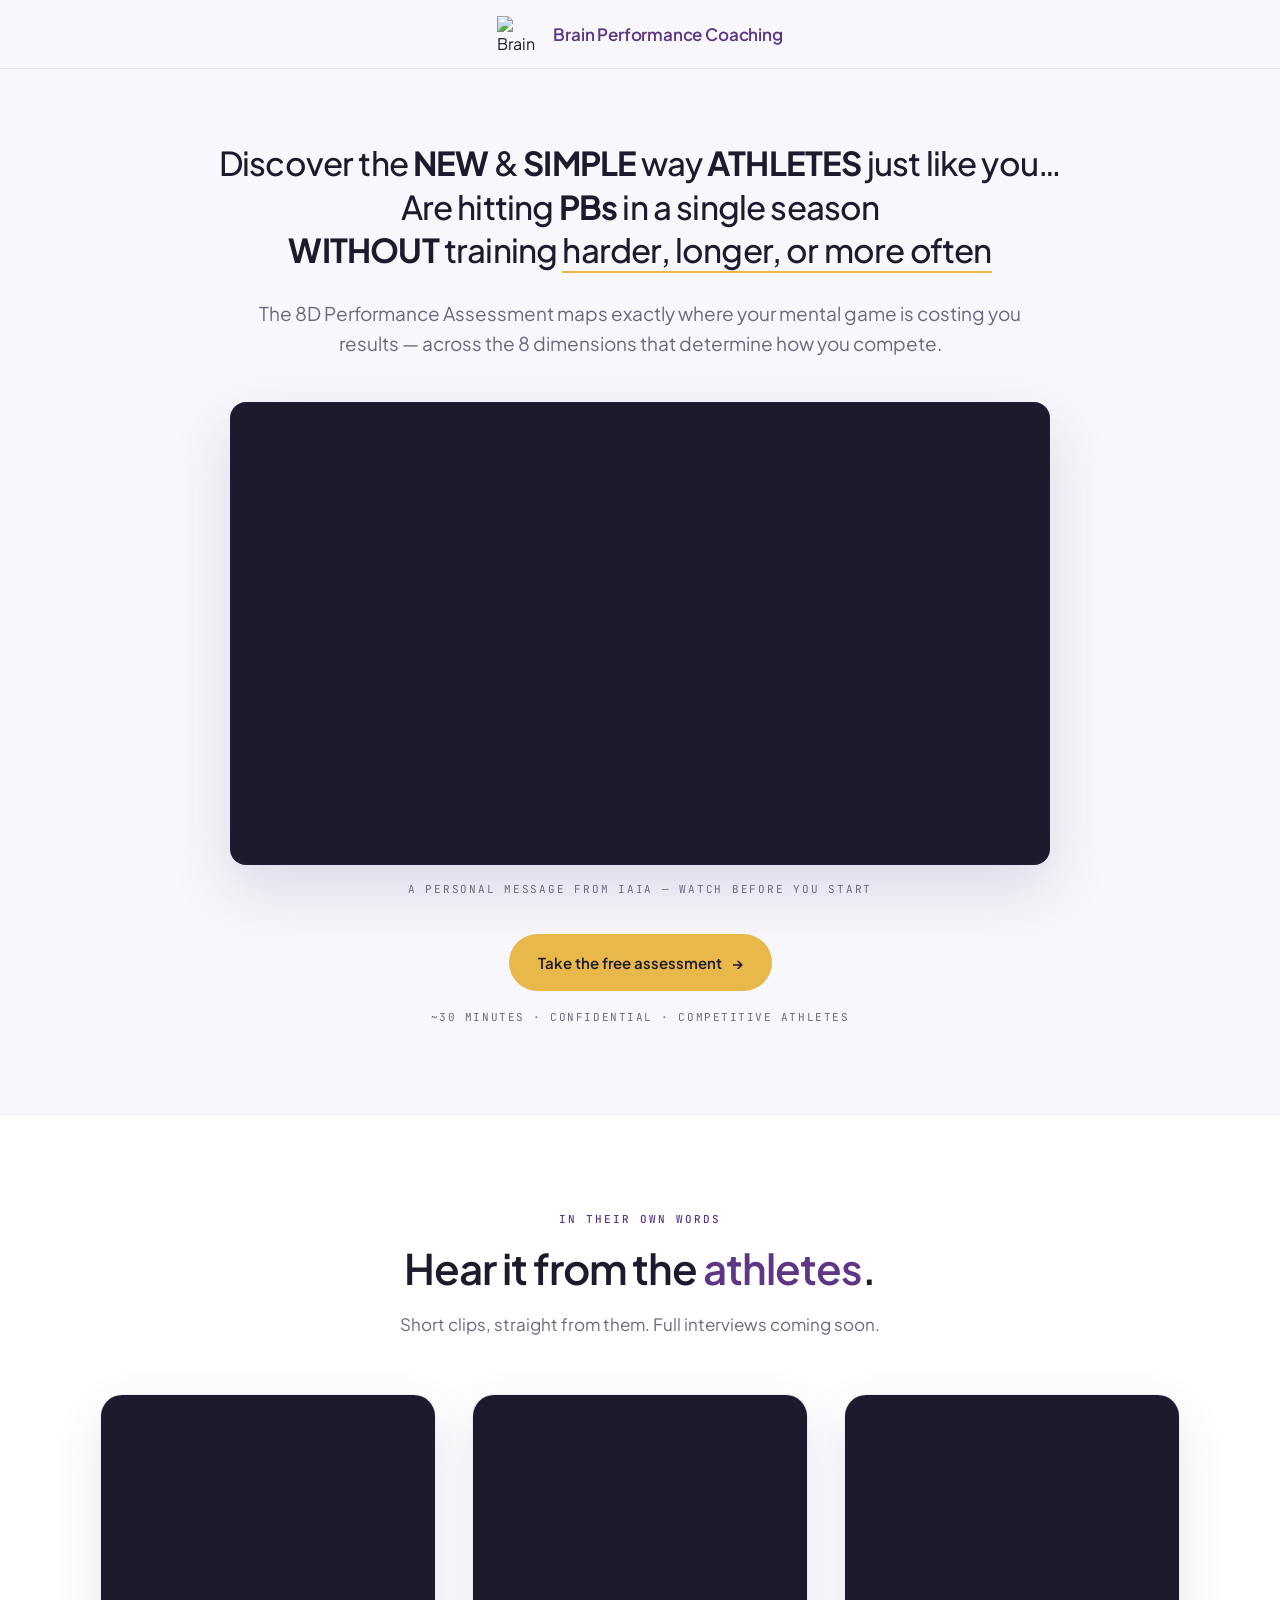
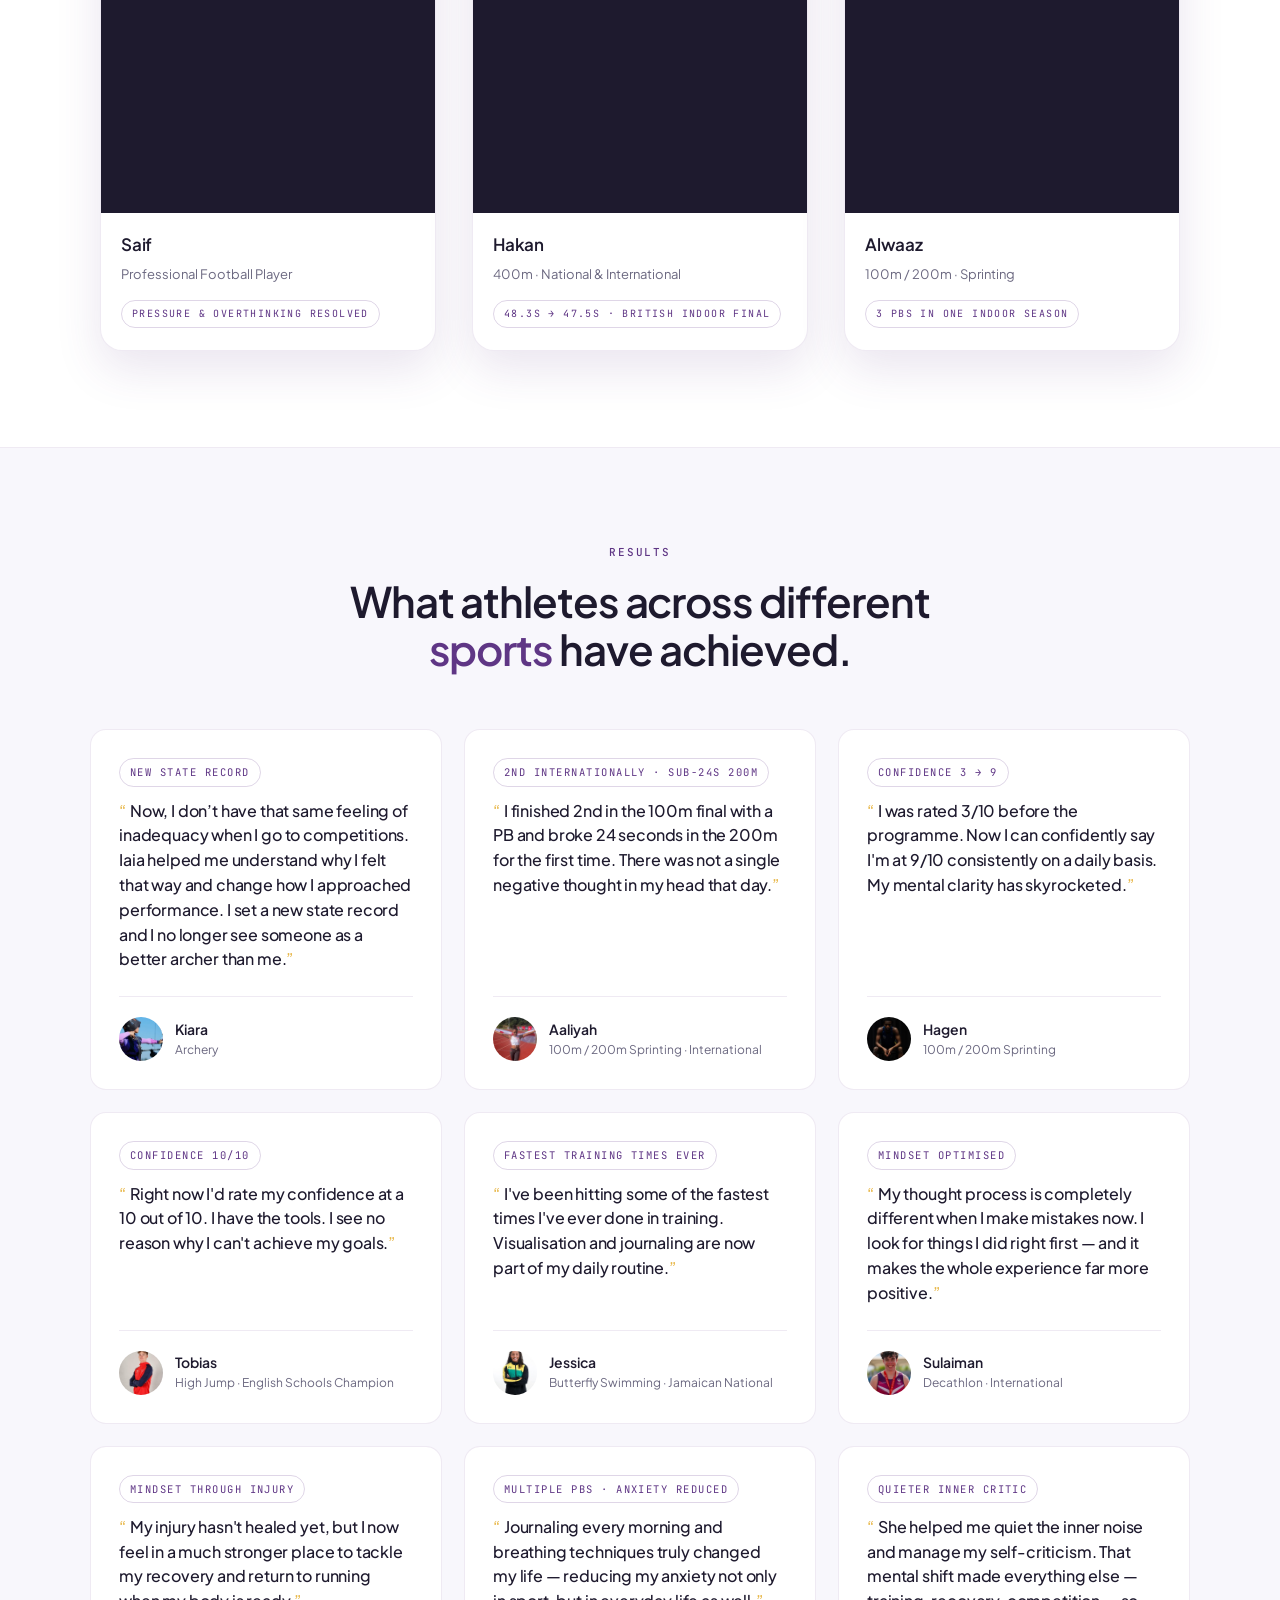
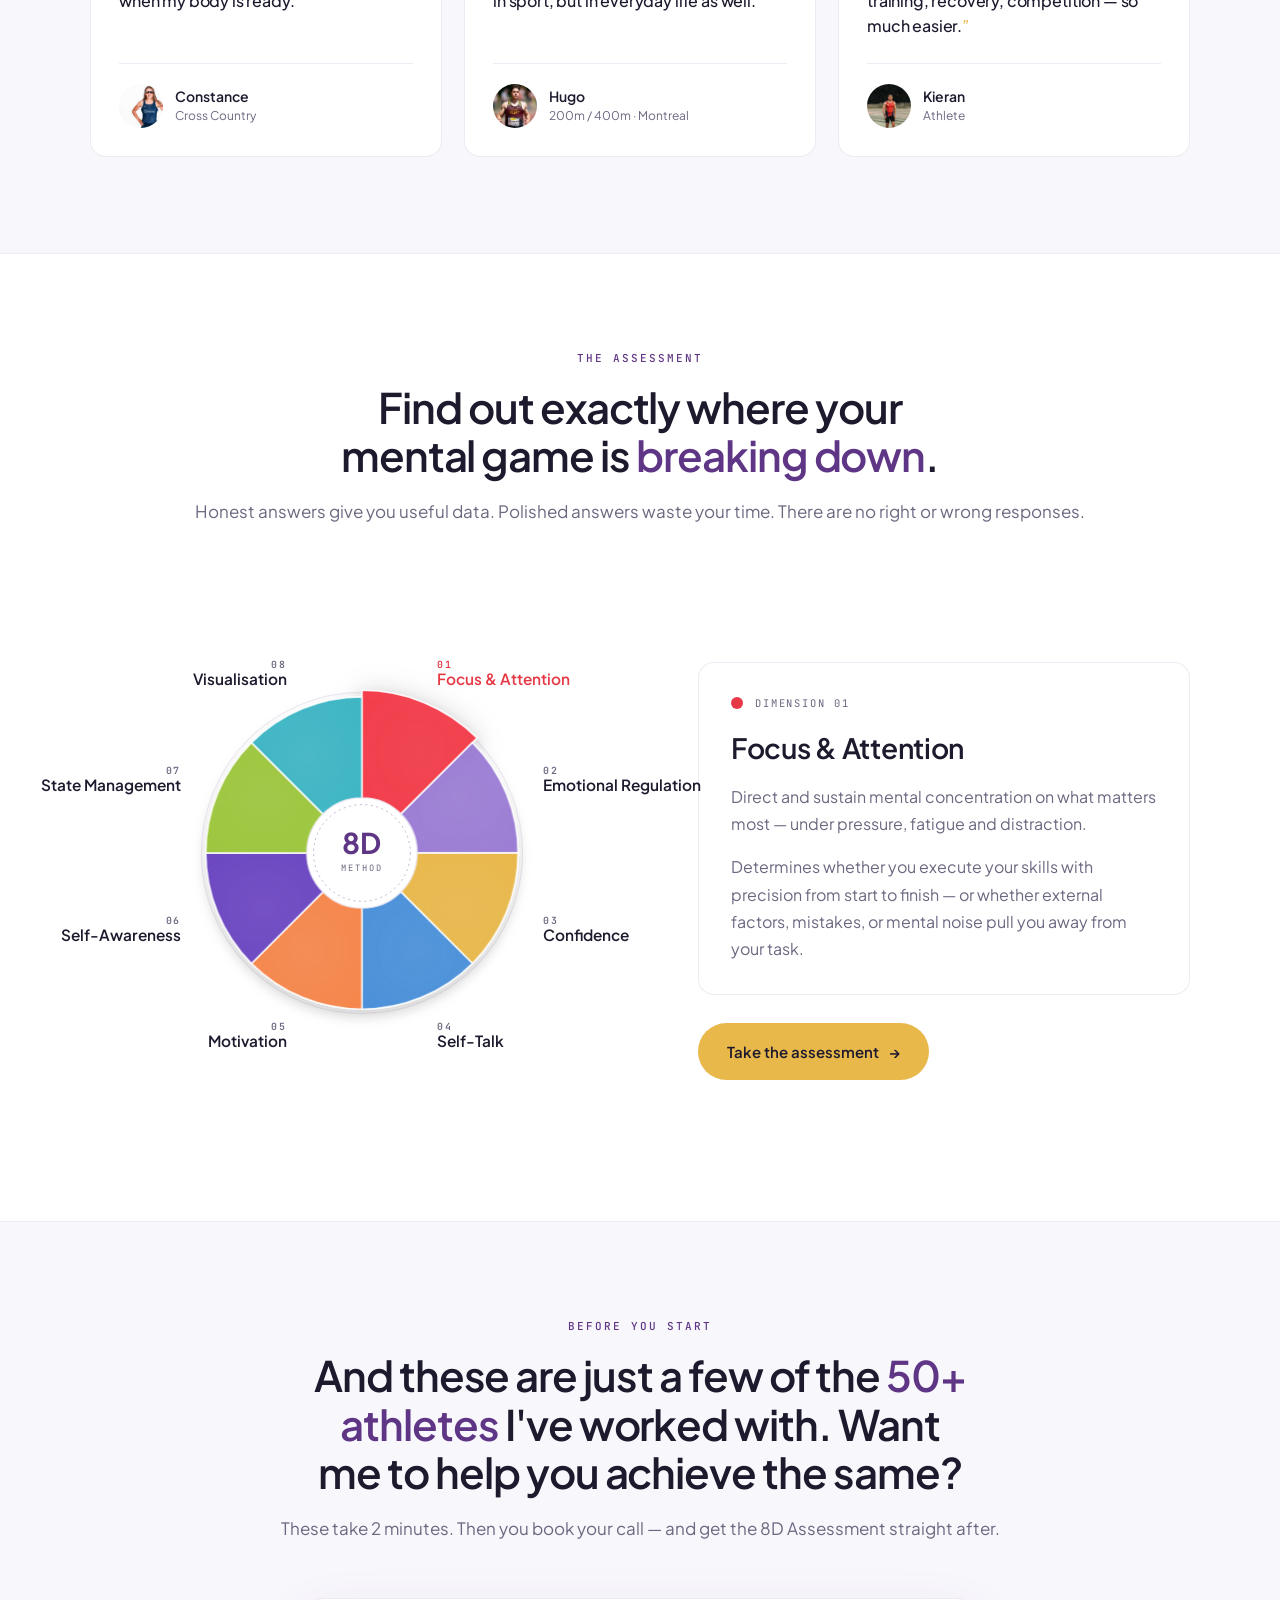
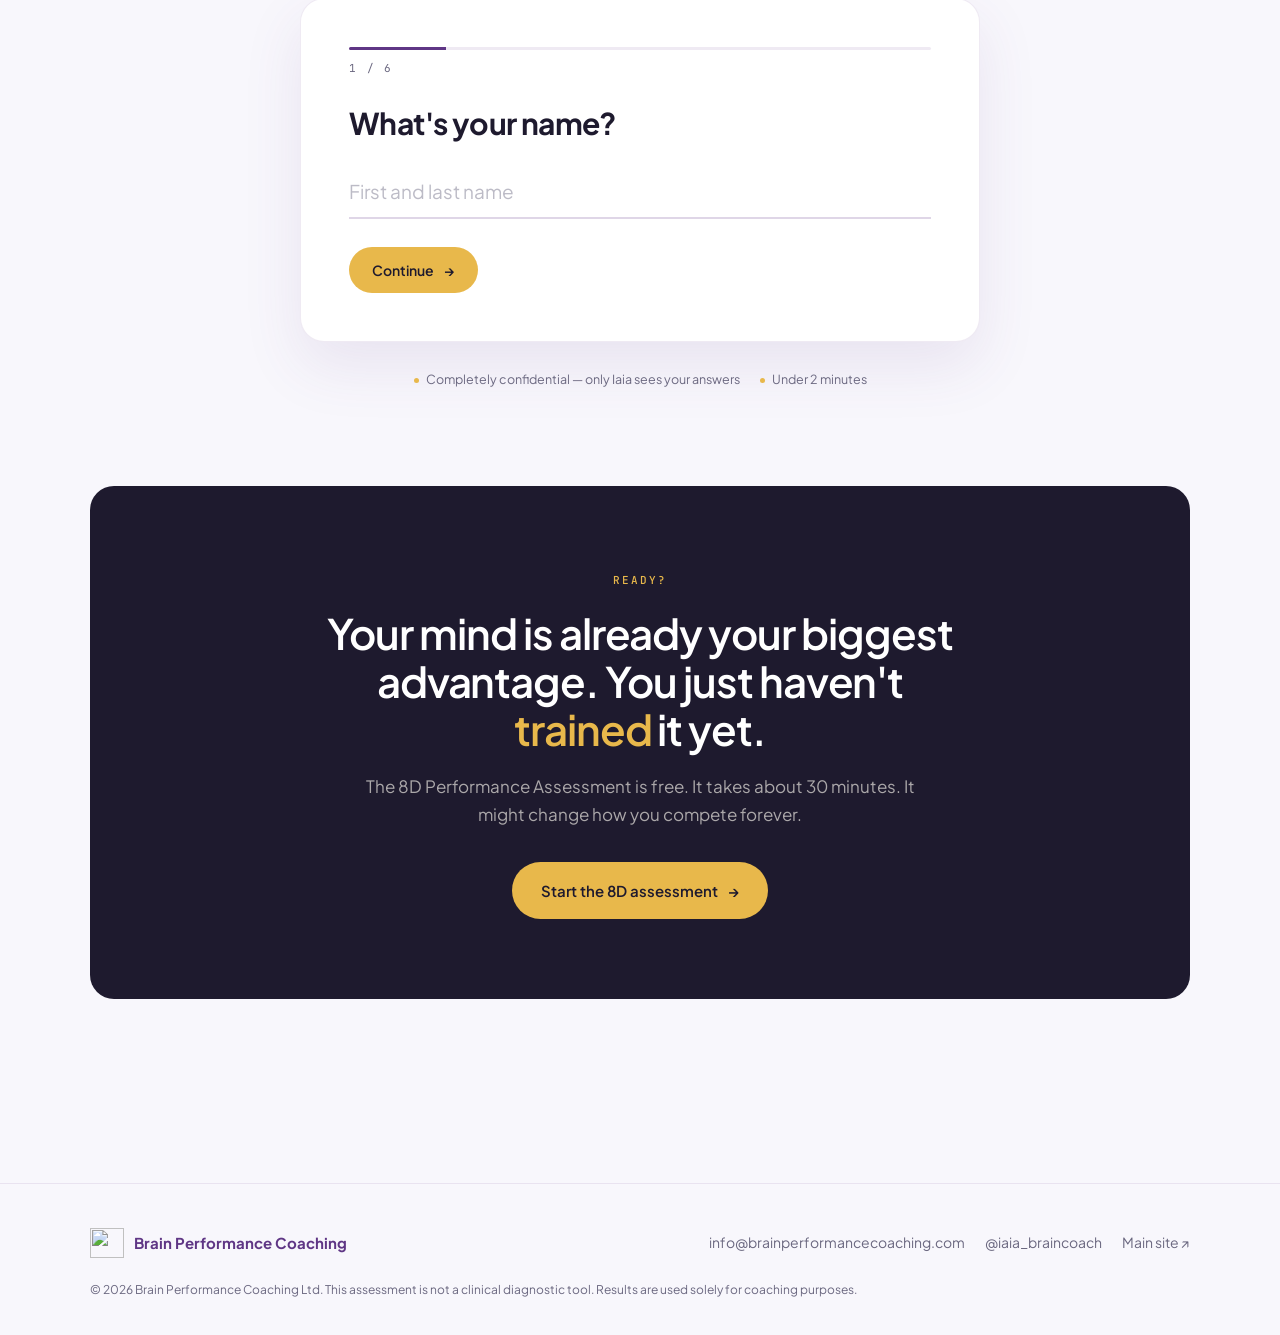
==== commit 624db2e3: "New Landing page 2/09/26" ====
--- a/index.html
+++ b/index.html
@@ -4,1175 +4,332 @@
 <meta charset="UTF-8">
 <meta name="viewport" content="width=device-width, initial-scale=1.0">
 <title>8D Performance Assessment — Brain Performance Coaching</title>
+<meta name="description" content="Free 8D Performance Assessment. Map exactly where your mental game is costing you results, across the 8 dimensions that decide how you compete. Used by national and international athletes.">
+<link rel="canonical" href="https://8d.brainperformancecoaching.com/">
+<meta name="robots" content="index,follow">
+<meta property="og:type" content="website">
+<meta property="og:title" content="8D Performance Assessment — Brain Performance Coaching">
+<meta property="og:description" content="You train your body. What about your mind? Free assessment across the 8 dimensions that decide how you compete.">
+<meta property="og:url" content="https://8d.brainperformancecoaching.com/">
+<meta property="og:image" content="https://8d.brainperformancecoaching.com/logo-brain.png">
+<meta name="twitter:card" content="summary_large_image">
+<link rel="icon" type="image/x-icon" href="favicon.ico">
+<link rel="icon" type="image/png" sizes="32x32" href="favicon-32x32.png">
+<link rel="icon" type="image/png" sizes="16x16" href="favicon-16x16.png">
 <link rel="preconnect" href="https://fonts.googleapis.com">
 <link rel="preconnect" href="https://fonts.gstatic.com" crossorigin>
-<link href="https://fonts.googleapis.com/css2?family=Plus+Jakarta+Sans:ital,wght@0,300;0,400;0,500;0,600;0,700;0,800;1,400&display=swap" rel="stylesheet">
-
-<!-- ═══ META PIXEL — replace YOUR_PIXEL_ID with actual ID ═══ -->
-<script>
-!function(f,b,e,v,n,t,s)
-{if(f.fbq)return;n=f.fbq=function(){n.callMethod?
-n.callMethod.apply(n,arguments):n.queue.push(arguments)};
-if(!f._fbq)f._fbq=n;n.push=n;n.loaded=!0;n.version='2.0';
-n.queue=[];t=b.createElement(e);t.async=!0;
-t.src=v;s=b.getElementsByTagName(e)[0];
-s.parentNode.insertBefore(t,s)}(window, document,'script',
-'https://connect.facebook.net/en_US/fbevents.js');
-fbq('init', '265754699054823233');
-fbq('track', 'PageView');
-</script>
-<noscript><img height="1" width="1" style="display:none"
-src="https://www.facebook.com/tr?id=265754699054823233&ev=PageView&noscript=1"
-/></noscript>
-<!-- ═══ END META PIXEL ═══ -->
-
-<style>
-*, *::before, *::after { box-sizing: border-box; margin: 0; padding: 0; }
-:root {
-  --purple:       #5F3685;
-  --purple-light: #7B4BA8;
-  --purple-dark:  #4A2869;
-  --purple-dim:   rgba(95,54,133,0.10);
-  --gold:         #E8B84B;
-  --bg:           #F8F7FC;
-  --bg2:          #FFFFFF;
-  --bg3:          #F0EDF8;
-  --black:        #1E1A2E;
-  --muted:        #6B6880;
-  --faint:        rgba(95,54,133,0.12);
-  --font: 'Plus Jakarta Sans', sans-serif;
-}
-html { scroll-behavior: smooth; }
-body { background: var(--bg); color: var(--black); font-family: var(--font); font-weight: 300; overflow-x: hidden; line-height: 1.6; }
-
-/* ── NAV ───────────────────────────────────────── */
-nav {
-  position: fixed; top: 0; left: 0; right: 0; z-index: 100;
-  display: flex; align-items: center; justify-content: center;
-  padding: 18px 64px;
-  background: rgba(248,247,252,0.94); backdrop-filter: blur(14px);
-  border-bottom: 1px solid var(--faint);
-}
-.nav-brand { display: flex; align-items: center; gap: 10px; text-decoration: none; }
-.nav-brand img { height: 34px; width: auto; }
-.nav-brand-name { font-size: 14px; font-weight: 600; color: var(--purple); }
-.btn-gold {
-  display: inline-flex; align-items: center; gap: 8px;
-  background: var(--gold); color: var(--black);
-  font-family: var(--font); font-size: 13px; font-weight: 600;
-  padding: 11px 26px; border-radius: 6px; text-decoration: none;
-  transition: opacity 0.2s, transform 0.15s;
-}
-.btn-gold:hover { opacity: 0.88; transform: translateY(-1px); }
-.btn-gold-lg {
-  display: inline-flex; align-items: center; gap: 8px;
-  background: var(--gold); color: var(--black);
-  font-family: var(--font); font-size: 14px; font-weight: 600;
-  padding: 15px 40px; border-radius: 7px; text-decoration: none;
-  transition: opacity 0.2s, transform 0.15s; width: fit-content;
-}
-.btn-gold-lg:hover { opacity: 0.88; transform: translateY(-2px); }
-
-/* ── HERO (centered, single column) ─────────────── */
-.hero {
-  min-height: 100vh;
-  display: flex; flex-direction: column; align-items: center; justify-content: center;
-  padding: 120px 80px 80px;
-  text-align: center;
-  position: relative; overflow: hidden;
-}
-.hero::before {
-  content: ''; position: absolute; top: -150px; left: 50%; transform: translateX(-50%);
-  width: 800px; height: 800px; border-radius: 50%;
-  background: radial-gradient(circle, rgba(95,54,133,0.07) 0%, transparent 70%);
-  pointer-events: none;
-}
-.eyebrow {
-  display: inline-flex; align-items: center; gap: 8px;
-  font-size: 11px; font-weight: 600; letter-spacing: 0.18em; text-transform: uppercase;
-  color: var(--purple); margin-bottom: 28px;
-}
-.eyebrow::before { content: ''; width: 28px; height: 1.5px; background: var(--purple); }
-.eyebrow::after  { content: ''; width: 28px; height: 1.5px; background: var(--purple); }
-.hero-title { font-size: clamp(36px, 4.2vw, 62px); font-weight: 700; line-height: 1.06; letter-spacing: -0.03em; color: var(--black); margin-bottom: 8px; }
-.hero-title-accent { font-size: clamp(36px, 4.2vw, 62px); font-weight: 700; line-height: 1.06; letter-spacing: -0.03em; color: var(--purple); margin-bottom: 20px; }
-.hero-sub { font-size: 17px; line-height: 1.8; color: var(--muted); max-width: 540px; margin: 0 auto 36px; }
-.hero-video-area {
-  width: 100%; max-width: 800px; margin: 0 auto 40px;
-}
-.hero-video-area iframe { display: block; }
-.video-caption { margin-top: 14px; font-size: 13px; color: var(--muted); text-align: center; font-style: italic; }
-.hero-note { font-size: 12px; color: var(--muted); margin-top: 16px; }
-
-/* ── SHARED ─────────────────────────────────────── */
-.section-tag { font-size: 11px; font-weight: 600; letter-spacing: 0.18em; text-transform: uppercase; color: var(--purple); margin-bottom: 14px; display: block; }
-.section-title { font-size: clamp(28px, 3vw, 48px); font-weight: 700; line-height: 1.1; letter-spacing: -0.02em; color: var(--black); margin-bottom: 14px; }
-.section-title .accent { color: var(--purple); }
-.body-text { font-size: 15px; line-height: 1.85; color: var(--muted); margin-bottom: 22px; }
-.body-text strong { color: var(--black); font-weight: 600; }
-
-/* ── TESTIMONIALS ──────────────────────────────── */
-.testimonials { padding: 112px 80px; background: var(--bg2); }
-.testi-header { margin-bottom: 56px; }
-.testi-grid { display: grid; grid-template-columns: repeat(3, 1fr); gap: 20px; }
-.testi-card:last-child:nth-child(3n+1) { grid-column: 2; }
-.testi-card {
-  background: var(--bg); border: 1.5px solid var(--faint);
-  border-radius: 14px; padding: 28px; transition: border-color 0.2s, box-shadow 0.2s;
-  display: flex; flex-direction: column;
-}
-.testi-card:hover { border-color: rgba(95,54,133,0.28); box-shadow: 0 8px 28px rgba(95,54,133,0.07); }
-.testi-athlete { display: flex; align-items: center; gap: 14px; margin-bottom: 14px; }
-.testi-avatar {
-  width: 52px; height: 52px; border-radius: 50%; overflow: hidden; flex-shrink: 0;
-  background: var(--bg3); border: 2px solid var(--faint);
-  display: flex; align-items: center; justify-content: center;
-  font-size: 20px; font-weight: 700; color: var(--purple);
-}
-.testi-avatar img { width: 100%; height: 100%; object-fit: cover; }
-.testi-name { font-size: 14px; font-weight: 600; color: var(--black); margin-bottom: 2px; }
-.testi-sport { font-size: 12px; color: var(--muted); }
-.testi-result {
-  display: inline-flex; align-items: center;
-  background: var(--purple-dim); color: var(--purple);
-  font-size: 11px; font-weight: 700; letter-spacing: 0.04em;
-  padding: 5px 12px; border-radius: 20px; margin-bottom: 14px; width: fit-content;
-}
-.testi-quote { font-size: 14px; line-height: 1.7; color: var(--muted); font-style: italic; flex: 1; }
-.testi-btn {
-  background: none; border: 1.5px solid var(--faint); padding: 8px 16px; border-radius: 6px; cursor: pointer;
-  font-family: var(--font); font-size: 12px; font-weight: 500; color: var(--purple);
-  margin-top: 16px; transition: border-color 0.2s, background 0.2s; text-align: left; width: fit-content;
-}
-.testi-btn:hover { border-color: var(--purple); background: var(--purple-dim); }
-
-/* ── MODAL ─────────────────────────────────────── */
-.modal-overlay {
-  position: fixed; inset: 0; z-index: 500;
-  background: rgba(30,26,46,0.65); backdrop-filter: blur(8px);
-  display: flex; align-items: center; justify-content: center; padding: 24px;
-  opacity: 0; pointer-events: none; transition: opacity 0.3s;
-}
-.modal-overlay.is-open { opacity: 1; pointer-events: all; }
-.modal-card {
-  background: var(--bg2); border-radius: 20px; padding: 48px;
-  max-width: 620px; width: 100%; max-height: 82vh; overflow-y: auto;
-  position: relative; transform: translateY(24px); transition: transform 0.3s;
-  box-shadow: 0 32px 80px rgba(30,26,46,0.25);
-}
-.modal-overlay.is-open .modal-card { transform: translateY(0); }
-.modal-close {
-  position: absolute; top: 18px; right: 18px;
-  width: 36px; height: 36px; border-radius: 50%; border: none;
-  background: var(--bg); cursor: pointer; display: flex; align-items: center; justify-content: center;
-  font-size: 18px; color: var(--muted); transition: background 0.2s; line-height: 1;
-}
-.modal-close:hover { background: var(--bg3); color: var(--black); }
-.modal-athlete { display: flex; align-items: center; gap: 16px; margin-bottom: 16px; }
-.modal-avatar {
-  width: 64px; height: 64px; border-radius: 50%; overflow: hidden; flex-shrink: 0;
-  background: var(--bg3); border: 2px solid var(--faint);
-  display: flex; align-items: center; justify-content: center;
-  font-size: 26px; font-weight: 700; color: var(--purple);
-}
-.modal-avatar img { width: 100%; height: 100%; object-fit: cover; }
-.modal-name { font-size: 20px; font-weight: 700; color: var(--black); margin-bottom: 3px; }
-.modal-sport { font-size: 13px; color: var(--muted); }
-.modal-result {
-  display: inline-flex; background: var(--purple-dim); color: var(--purple);
-  font-size: 12px; font-weight: 700; padding: 6px 14px; border-radius: 20px; margin-bottom: 24px;
-}
-.modal-text { font-size: 15px; line-height: 1.85; color: var(--muted); font-style: italic; }
-.modal-text p + p { margin-top: 14px; }
-
-/* ── 8D ASSESSMENT ─────────────────────────────── */
-.assessment-section { padding: 112px 80px; background: var(--bg); }
-.assessment-inner { display: grid; grid-template-columns: 1fr 1.3fr; gap: 80px; align-items: start; }
-.assessment-visual {
-  background: var(--bg2); border-radius: 16px; padding: 40px;
-  border: 1.5px solid var(--faint);
-  display: flex; align-items: center; justify-content: center;
-  position: sticky; top: 100px;
-}
-.assessment-visual img { width: 100%; max-width: 360px; display: block; border-radius: 8px; }
-.assessment-content .section-title { margin-bottom: 16px; }
-.assessment-desc { font-size: 15px; line-height: 1.85; color: var(--muted); margin-bottom: 32px; }
-.dims { display: grid; grid-template-columns: repeat(2, 1fr); gap: 10px; margin-bottom: 36px; }
-.dim {
-  background: var(--bg2); border: 1.5px solid var(--faint);
-  border-radius: 9px; padding: 14px 16px;
-  display: flex; align-items: center; gap: 10px; transition: border-color 0.2s;
-}
-.dim:hover { border-color: rgba(95,54,133,0.25); }
-.dim-dot { width: 9px; height: 9px; border-radius: 50%; flex-shrink: 0; }
-.dim-name { font-size: 13px; font-weight: 500; color: var(--black); }
-
-/* ── FORM (6-step) ─────────────────────────────── */
-.qual-section { padding: 112px 80px; background: var(--bg3); }
-.qual-inner { display: grid; grid-template-columns: 5fr 7fr; gap: 80px; align-items: start; }
-.qual-intro .section-title { margin-bottom: 16px; }
-.qual-text { font-size: 15px; line-height: 1.85; color: var(--muted); margin-bottom: 20px; }
-.qual-promise { display: flex; gap: 10px; font-size: 13px; color: var(--muted); margin-bottom: 10px; }
-.qual-promise::before { content: '→'; color: var(--purple); font-weight: 700; flex-shrink: 0; }
-
-.typeform-wrap {
-  background: var(--bg2); border-radius: 16px; padding: 44px;
-  border: 1.5px solid var(--faint);
-  min-height: 380px; display: flex; flex-direction: column;
-}
-.tf-progress { display: flex; align-items: center; gap: 14px; margin-bottom: 36px; }
-.tf-bar { flex: 1; height: 3px; background: var(--faint); border-radius: 2px; overflow: hidden; }
-.tf-bar-fill { height: 100%; background: var(--purple); border-radius: 2px; transition: width 0.4s ease; }
-.tf-count { font-size: 12px; color: var(--muted); font-weight: 500; white-space: nowrap; min-width: 36px; text-align: right; }
-.tf-steps { flex: 1; position: relative; }
-.tf-step {
-  position: absolute; top: 0; left: 0; right: 0;
-  opacity: 0; transform: translateX(40px);
-  transition: opacity 0.35s ease, transform 0.35s ease;
-  pointer-events: none;
-}
-.tf-step.is-active {
-  position: relative; opacity: 1; transform: translateX(0); pointer-events: all;
-}
-.tf-step.is-exit { opacity: 0; transform: translateX(-40px); }
-.tf-q { font-size: 17px; font-weight: 600; color: var(--black); margin-bottom: 22px; line-height: 1.4; }
-.tf-input {
-  width: 100%; padding: 12px 0;
-  border: none; border-bottom: 2px solid var(--faint);
-  background: transparent; font-family: var(--font); font-size: 16px; color: var(--black);
-  outline: none; transition: border-color 0.2s; display: block; margin-bottom: 6px;
-}
-.tf-input:focus { border-bottom-color: var(--purple); }
-.tf-input::placeholder { color: rgba(107,104,128,0.5); }
-.tf-input.is-invalid { border-bottom-color: #E63946; }
-.tf-error { font-size: 12px; color: #E63946; margin-bottom: 14px; min-height: 18px; display: block; }
-.tf-opts { display: flex; flex-direction: column; gap: 9px; }
-.tf-opt {
-  display: flex; align-items: center; gap: 12px;
-  padding: 12px 16px; border: 1.5px solid var(--faint); border-radius: 8px;
-  cursor: pointer; font-size: 14px; color: var(--muted); background: var(--bg);
-  transition: border-color 0.15s, background 0.15s, color 0.15s; user-select: none;
-}
-.tf-opt:hover { border-color: var(--purple); background: var(--purple-dim); color: var(--black); }
-.tf-opt.selected { border-color: var(--purple); background: var(--purple-dim); color: var(--black); font-weight: 500; }
-.tf-key {
-  width: 22px; height: 22px; border-radius: 4px; border: 1.5px solid rgba(107,104,128,0.3);
-  display: flex; align-items: center; justify-content: center;
-  font-size: 10px; font-weight: 700; color: var(--muted); flex-shrink: 0;
-  transition: all 0.15s;
-}
-.tf-opt.selected .tf-key { border-color: var(--purple); background: var(--purple); color: white; }
-.tf-continue {
-  display: inline-flex; align-items: center; gap: 8px;
-  background: var(--purple); color: white; border: none; cursor: pointer;
-  font-family: var(--font); font-size: 14px; font-weight: 500;
-  padding: 12px 28px; border-radius: 7px; transition: background 0.2s; margin-top: 14px;
-}
-.tf-continue:hover { background: var(--purple-dark); }
-.tf-back {
-  background: none; border: none; font-family: var(--font); font-size: 12px;
-  color: var(--muted); cursor: pointer; padding: 8px 0; margin-top: 6px; display: block;
-  transition: color 0.2s;
-}
-.tf-back:hover { color: var(--black); }
-.tf-submit {
-  width: 100%; padding: 15px; border-radius: 8px;
-  background: var(--gold); color: var(--black); border: none; cursor: pointer;
-  font-family: var(--font); font-size: 15px; font-weight: 700;
-  transition: opacity 0.2s, transform 0.15s; margin-top: 4px; letter-spacing: 0.01em;
-}
-.tf-submit:hover { opacity: 0.88; transform: translateY(-1px); }
-.tf-submitting { opacity: 0.6; pointer-events: none; }
-
-/* ── PHONE FIELD ────────────────────────────────── */
-.tf-phone-row { display: flex; gap: 10px; align-items: flex-end; margin-bottom: 6px; }
-.tf-phone-prefix {
-  flex-shrink: 0; max-width: 140px;
-  border: none; border-bottom: 2px solid var(--faint);
-  background: transparent; font-family: var(--font); font-size: 15px; color: var(--black);
-  outline: none; padding: 12px 22px 12px 0;
-  transition: border-color 0.2s; cursor: pointer;
-  appearance: none; -webkit-appearance: none;
-  background-image: url("data:image/svg+xml,%3Csvg xmlns='http://www.w3.org/2000/svg' width='11' height='7' viewBox='0 0 11 7'%3E%3Cpath d='M1 1l4.5 4.5L10 1' stroke='%236B6880' fill='none' stroke-width='1.5' stroke-linecap='round'/%3E%3C/svg%3E");
-  background-repeat: no-repeat; background-position: right 2px center;
-}
-.tf-phone-prefix:focus { border-bottom-color: var(--purple); }
-.tf-phone-number {
-  flex: 1;
-  border: none; border-bottom: 2px solid var(--faint);
-  background: transparent; font-family: var(--font); font-size: 16px; color: var(--black);
-  outline: none; padding: 12px 0;
-  transition: border-color 0.2s;
-}
-.tf-phone-number:focus { border-bottom-color: var(--purple); }
-.tf-phone-number::placeholder { color: rgba(107,104,128,0.5); }
-.tf-phone-number.is-invalid { border-bottom-color: #E63946; }
-
-/* ── FINAL CTA ─────────────────────────────────── */
-.final-cta { background: var(--purple); padding: 100px 80px; text-align: center; }
-.final-cta .section-tag { color: rgba(255,255,255,0.5); }
-.final-cta-title { font-size: clamp(26px, 3vw, 44px); font-weight: 700; line-height: 1.15; color: white; letter-spacing: -0.02em; max-width: 720px; margin: 16px auto 22px; }
-.final-cta-sub { font-size: 16px; line-height: 1.75; color: rgba(255,255,255,0.62); max-width: 500px; margin: 0 auto 40px; }
-.final-note { font-size: 12px; color: rgba(255,255,255,0.35); margin-top: 20px; }
-
-/* ── FOOTER ────────────────────────────────────── */
-footer { background: var(--black); padding: 44px 80px; display: flex; justify-content: space-between; align-items: center; }
-.footer-brand { display: flex; align-items: center; gap: 10px; }
-.footer-brand img { height: 28px; width: auto; filter: brightness(10); }
-.footer-brand-name { font-size: 13px; font-weight: 500; color: rgba(255,255,255,0.55); }
-.footer-links { display: flex; flex-direction: column; align-items: center; gap: 6px; }
-.footer-link { font-size: 13px; color: rgba(255,255,255,0.4); text-decoration: none; transition: color 0.2s; }
-.footer-link:hover { color: white; }
-.footer-right { text-align: right; }
-.footer-copy { font-size: 12px; color: rgba(255,255,255,0.2); margin-bottom: 4px; }
-.footer-disclaimer { font-size: 11px; color: rgba(255,255,255,0.2); line-height: 1.5; max-width: 340px; }
-
-/* ── RESPONSIVE ────────────────────────────────── */
-@media (max-width: 1024px) {
-  nav { padding: 16px 28px; }
-  .hero { padding: 100px 28px 60px; }
-  .testimonials, .assessment-section, .qual-section { padding: 72px 28px; }
-  .testi-grid { grid-template-columns: 1fr; }
-  .testi-card:last-child:nth-child(3n+1) { grid-column: auto; }
-  .assessment-inner { grid-template-columns: 1fr; gap: 40px; }
-  .assessment-visual { position: static; }
-  .qual-inner { grid-template-columns: 1fr; gap: 40px; }
-  .typeform-wrap { padding: 32px 24px; }
-  .final-cta { padding: 80px 28px; }
-  footer { flex-direction: column; gap: 24px; padding: 36px 28px; text-align: center; }
-  .footer-right { text-align: center; }
-  .footer-disclaimer { max-width: 100%; }
-  .modal-card { padding: 32px 24px; }
-}
-</style>
+<link href="https://fonts.googleapis.com/css2?family=Plus+Jakarta+Sans:wght@300;400;500;600;700;800&family=JetBrains+Mono:wght@400;500&display=swap" rel="stylesheet">
+<link rel="stylesheet" href="css/landing.css">
+<!-- GA4 — replace G-LANDING000 with the new property ID -->
+<script async src="https://www.googletagmanager.com/gtag/js?id=G-LANDING000"></script>
+<script>window.dataLayer=window.dataLayer||[];function gtag(){dataLayer.push(arguments);}gtag('js',new Date());gtag('config','G-LANDING000');</script>
 </head>
-<body>
-
-<!-- ═══ MODAL ════════════════════════════════════════ -->
-<div class="modal-overlay" id="modal" onclick="if(event.target===this)closeModal()">
-  <div class="modal-card">
-    <button class="modal-close" onclick="closeModal()">✕</button>
-    <div class="modal-athlete">
-      <div class="modal-avatar" id="modal-avatar"></div>
+<body class="lp" data-palette="purple" data-typo="sans">
+
+<header class="lp-header">
+  <div class="lp-header-inner is-centered">
+    <img src="logo-brain.png" alt="Brain Performance Coaching" width="44" height="36">
+    <span>Brain Performance Coaching</span>
+  </div>
+</header>
+
+<main>
+
+<section class="lp-hero">
+  <div class="lp-shell">
+    <h1 class="lp-hook">Discover the <b>NEW</b> &amp; <b>SIMPLE</b> way <b>ATHLETES</b> just like you&hellip;<br>Are hitting <b>PBs</b> in a single season<br><b>WITHOUT</b> training <span class="u">harder, longer, or more often</span></h1>
+    <p class="lp-sub">The 8D Performance Assessment maps exactly where your mental game is costing you results — across the 8 dimensions that determine how you compete.</p>
+    <div class="lp-video-frame">
+      <div class="ratio">
+        <iframe src="https://www.loom.com/embed/9d0eaf526d3f4aeca5c1071ed59a8c9a?hide_owner=true&amp;hide_share=true&amp;hide_title=true&amp;hideEmbedTopBar=true" allowfullscreen title="A personal message from Iaia"></iframe>
+      </div>
+    </div>
+    <p class="lp-video-cap">A personal message from Iaia — watch before you start</p>
+    <div class="lp-cta-row"><a class="btn btn-accent btn-lg" href="#qualify">Take the free assessment <span class="arrow">&rarr;</span></a></div>
+    <p class="lp-trust">~30 MINUTES · CONFIDENTIAL · COMPETITIVE ATHLETES</p>
+  </div>
+</section>
+
+<section class="lp-section" style="background:var(--paper);border-top:1px solid var(--line);border-bottom:1px solid var(--line)">
+  <div class="lp-shell">
+    <div class="lp-head">
+      <span class="eyebrow">In their own words</span>
+      <h2>Hear it from the <span class="em">athletes</span>.</h2>
+      <p>Short clips, straight from them. Full interviews coming soon.</p>
+    </div>
+    <div class="vt-grid vt-reels vt-reels-3">
+      <article class="vt-card">
+        <div class="vt-media">
+          <iframe src="https://share.descript.com/embed/n95VovvvBCr" title="Saif — Football" allowfullscreen loading="lazy"></iframe>
+        </div>
+        <div class="vt-body">
+          <div class="vt-name">Saif</div>
+          <div class="vt-sport">Professional Football Player</div>
+          <span class="vt-result">Pressure &amp; overthinking resolved</span>
+        </div>
+      </article>
+      <article class="vt-card">
+        <div class="vt-media">
+          <iframe src="https://share.descript.com/embed/qI4e2mL5aZx" title="Hakan — 400m" allowfullscreen loading="lazy"></iframe>
+        </div>
+        <div class="vt-body">
+          <div class="vt-name">Hakan</div>
+          <div class="vt-sport">400m &middot; National &amp; International</div>
+          <span class="vt-result">48.3s &rarr; 47.5s &middot; British Indoor Final</span>
+        </div>
+      </article>
+      <article class="vt-card">
+        <div class="vt-media">
+          <iframe src="https://share.descript.com/embed/dwxMav9A2wh" title="Alwaaz — Sprinting" allowfullscreen loading="lazy"></iframe>
+        </div>
+        <div class="vt-body">
+          <div class="vt-name">Alwaaz</div>
+          <div class="vt-sport">100m / 200m &middot; Sprinting</div>
+          <span class="vt-result">3 PBs in one indoor season</span>
+        </div>
+      </article>
+    </div>
+  </div>
+</section>
+
+<section class="lp-section">
+  <div class="lp-shell">
+    <div class="lp-head is-wide">
+      <span class="eyebrow">Results</span>
+      <h2>What athletes across different <span class="em">sports</span> have achieved.</h2>
+    </div>
+    <div class="lp-testi-grid">
+      <article class="testi-card">
+        <span class="testi-result">New state record</span>
+        <p class="testi-quote">Now, I don’t have that same feeling of inadequacy when I go to competitions. Iaia helped me understand why I felt that way and change how I approached performance. I set a new state record and I no longer see someone as a better archer than me.</p>
+        <div class="testi-author">
+          <div class="testi-avatar"><img src="athletes/kiara.jpg" alt="Kiara" loading="lazy" onerror="this.parentElement.textContent='K'"></div>
+          <div><div class="testi-name">Kiara</div><div class="testi-sport">Archery</div></div>
+        </div>
+      </article>
+      <article class="testi-card">
+        <span class="testi-result">2nd internationally &middot; Sub-24s 200m</span>
+        <p class="testi-quote">I finished 2nd in the 100m final with a PB and broke 24 seconds in the 200m for the first time. There was not a single negative thought in my head that day.</p>
+        <div class="testi-author">
+          <div class="testi-avatar"><img src="athletes/aaliyah.jpg" alt="Aaliyah" loading="lazy" onerror="this.parentElement.textContent='A'"></div>
+          <div><div class="testi-name">Aaliyah</div><div class="testi-sport">100m / 200m Sprinting &middot; International</div></div>
+        </div>
+      </article>
+      <article class="testi-card">
+        <span class="testi-result">Confidence 3 &rarr; 9</span>
+        <p class="testi-quote">I was rated 3/10 before the programme. Now I can confidently say I'm at 9/10 consistently on a daily basis. My mental clarity has skyrocketed.</p>
+        <div class="testi-author">
+          <div class="testi-avatar"><img src="athletes/hagen.jpg" alt="Hagen" loading="lazy" onerror="this.parentElement.textContent='H'"></div>
+          <div><div class="testi-name">Hagen</div><div class="testi-sport">100m / 200m Sprinting</div></div>
+        </div>
+      </article>
+      <article class="testi-card">
+        <span class="testi-result">Confidence 10/10</span>
+        <p class="testi-quote">Right now I'd rate my confidence at a 10 out of 10. I have the tools. I see no reason why I can't achieve my goals.</p>
+        <div class="testi-author">
+          <div class="testi-avatar"><img src="athletes/tobias.jpg" alt="Tobias" loading="lazy" onerror="this.parentElement.textContent='T'"></div>
+          <div><div class="testi-name">Tobias</div><div class="testi-sport">High Jump · English Schools Champion</div></div>
+        </div>
+      </article>
+      <article class="testi-card">
+        <span class="testi-result">Fastest training times ever</span>
+        <p class="testi-quote">I've been hitting some of the fastest times I've ever done in training. Visualisation and journaling are now part of my daily routine.</p>
+        <div class="testi-author">
+          <div class="testi-avatar"><img src="athletes/jessica.jpg" alt="Jessica" loading="lazy" onerror="this.parentElement.textContent='J'"></div>
+          <div><div class="testi-name">Jessica</div><div class="testi-sport">Butterfly Swimming · Jamaican National</div></div>
+        </div>
+      </article>
+      <article class="testi-card">
+        <span class="testi-result">Mindset optimised</span>
+        <p class="testi-quote">My thought process is completely different when I make mistakes now. I look for things I did right first — and it makes the whole experience far more positive.</p>
+        <div class="testi-author">
+          <div class="testi-avatar"><img src="athletes/sulaiman.jpg" alt="Sulaiman" loading="lazy" onerror="this.parentElement.textContent='S'"></div>
+          <div><div class="testi-name">Sulaiman</div><div class="testi-sport">Decathlon · International</div></div>
+        </div>
+      </article>
+      <article class="testi-card">
+        <span class="testi-result">Mindset through injury</span>
+        <p class="testi-quote">My injury hasn't healed yet, but I now feel in a much stronger place to tackle my recovery and return to running when my body is ready.</p>
+        <div class="testi-author">
+          <div class="testi-avatar"><img src="athletes/constance.jpg" alt="Constance" loading="lazy" onerror="this.parentElement.textContent='C'"></div>
+          <div><div class="testi-name">Constance</div><div class="testi-sport">Cross Country</div></div>
+        </div>
+      </article>
+      <article class="testi-card">
+        <span class="testi-result">Multiple PBs · Anxiety reduced</span>
+        <p class="testi-quote">Journaling every morning and breathing techniques truly changed my life — reducing my anxiety not only in sport, but in everyday life as well.</p>
+        <div class="testi-author">
+          <div class="testi-avatar"><img src="athletes/hugo.jpg" alt="Hugo" loading="lazy" onerror="this.parentElement.textContent='H'"></div>
+          <div><div class="testi-name">Hugo</div><div class="testi-sport">200m / 400m · Montreal</div></div>
+        </div>
+      </article>
+      <article class="testi-card">
+        <span class="testi-result">Quieter inner critic</span>
+        <p class="testi-quote">She helped me quiet the inner noise and manage my self-criticism. That mental shift made everything else — training, recovery, competition — so much easier.</p>
+        <div class="testi-author">
+          <div class="testi-avatar"><img src="athletes/kieran.jpg" alt="Kieran" loading="lazy" onerror="this.parentElement.textContent='K'"></div>
+          <div><div class="testi-name">Kieran</div><div class="testi-sport">Athlete</div></div>
+        </div>
+      </article>
+    </div>
+  </div>
+</section>
+
+<section class="lp-section" style="background:var(--paper);border-top:1px solid var(--line);border-bottom:1px solid var(--line)">
+  <div class="lp-shell">
+    <div class="lp-head is-wide">
+      <span class="eyebrow">The Assessment</span>
+      <h2>Find out exactly where your mental game is <span class="em">breaking down</span>.</h2>
+      <p>Honest answers give you useful data. Polished answers waste your time. There are no right or wrong responses.</p>
+    </div>
+    <div class="lp-wheel-row">
+      <div class="wheel-stage" data-wheel></div>
       <div>
-        <div class="modal-name" id="modal-name"></div>
-        <div class="modal-sport" id="modal-sport"></div>
-      </div>
-    </div>
-    <div class="modal-result" id="modal-result"></div>
-    <div class="modal-text" id="modal-text"></div>
-  </div>
-</div>
-
-<!-- ═══ NAV (logo only) ══════════════════════════════ -->
-<nav>
-  <a href="#" class="nav-brand">
-    <img src="logo-brain.png" alt="BPC">
-    <span class="nav-brand-name">Brain Performance Coaching</span>
-  </a>
-</nav>
-
-<!-- ═══ HERO (centered) ══════════════════════════════ -->
-<section class="hero">
-  <div class="eyebrow">Brain Performance Coaching</div>
-  <h1 class="hero-title">You train your body.</h1>
-  <h1 class="hero-title-accent">What about your mind?</h1>
-  <p class="hero-sub">The 8D Performance Assessment maps exactly where your mental game is costing you results — across the 8 dimensions that determine how you compete.</p>
-
-  <div class="hero-video-area">
-    <div style="width:100%;aspect-ratio:16/9;border-radius:16px;overflow:hidden;box-shadow:0 32px 80px rgba(95,54,133,0.22);background:var(--bg3);">
-      <iframe
-        src="https://www.loom.com/embed/9d0eaf526d3f4aeca5c1071ed59a8c9a?hide_owner=true&hide_share=true&hide_title=true&hideEmbedTopBar=true"
-        frameborder="0"
-        webkitallowfullscreen mozallowfullscreen allowfullscreen
-        style="width:100%;height:100%;border:none;display:block;">
-      </iframe>
-    </div>
-    <p class="video-caption">A personal message from Iaia — watch before you start</p>
-  </div>
-
-  <a href="#qualify" class="btn-gold-lg">Take the Free Assessment →</a>
-  <p class="hero-note">~30 minutes &nbsp;·&nbsp; Confidential &nbsp;·&nbsp; Used by national & international athletes</p>
-</section>
-
-<!-- ═══ TESTIMONIALS ══════════════════════════════════ -->
-<section class="testimonials" id="results">
-  <div class="testi-header">
-    <span class="section-tag">Results</span>
-    <h2 class="section-title">What athletes across<br>different sports <span class="accent">have achieved</span></h2>
-  </div>
-  <div class="testi-grid">
-
-    <!-- Alwaaz -->
-    <div class="testi-card">
-      <div class="testi-athlete">
-        <div class="testi-avatar"><img src="athletes/alwaaz.jpg" alt="Alwaaz" onerror="this.parentElement.textContent='A'"></div>
-        <div><div class="testi-name">Alwaaz</div><div class="testi-sport">100m / 200m · Sprinting</div></div>
-      </div>
-      <div class="testi-result">3 PBs in one indoor season</div>
-      <p class="testi-quote">"I've hit three PBs this indoor season. I'm no longer scared of getting injured. Now I step onto the track with confidence."</p>
-      <button class="testi-btn" onclick="openModal('alwaaz')">Read full story →</button>
-    </div>
-
-    <!-- Aaliyah -->
-    <div class="testi-card">
-      <div class="testi-athlete">
-        <div class="testi-avatar"><img src="athletes/aaliyah.jpg" alt="Aaliyah" onerror="this.parentElement.textContent='A'"></div>
-        <div><div class="testi-name">Aaliyah</div><div class="testi-sport">100m / 200m · Sprinting</div></div>
-      </div>
-      <div class="testi-result">2nd place internationally · Broke 24s in 200m</div>
-      <p class="testi-quote">"I finished 2nd in the 100m final with a PB and broke 24 seconds in the 200m for the first time. There was not a single negative thought in my head that day."</p>
-      <button class="testi-btn" onclick="openModal('aaliyah')">Read full story →</button>
-    </div>
-
-    <!-- Jennifer -->
-    <div class="testi-card">
-      <div class="testi-athlete">
-        <div class="testi-avatar"><img src="athletes/jennifer.jpg" alt="Jennifer Eduwu" onerror="this.parentElement.textContent='J'"></div>
-        <div><div class="testi-name">Jennifer</div><div class="testi-sport">Sprinting · GB</div></div>
-      </div>
-      <div class="testi-result">9.3s → 9.1s · Confidence 9/10</div>
-      <p class="testi-quote">"I set a goal of 9.2s — and ended up running 9.1s. That was a huge win. I now rate my confidence 9 out of 10 in achieving my dreams."</p>
-      <button class="testi-btn" onclick="openModal('jennifer')">Read full story →</button>
-    </div>
-
-    <!-- Jessica -->
-    <div class="testi-card">
-      <div class="testi-athlete">
-        <div class="testi-avatar"><img src="athletes/jessica.jpg" alt="Jessica Calderbank" onerror="this.parentElement.textContent='J'"></div>
-        <div><div class="testi-name">Jessica</div><div class="testi-sport">Butterfly Swimming · Jamaican National</div></div>
-      </div>
-      <div class="testi-result">Fastest training times ever · Confidence 9/10</div>
-      <p class="testi-quote">"I've been hitting some of the fastest times I've ever done in training. Visualisation and journaling are now part of my daily routine."</p>
-      <button class="testi-btn" onclick="openModal('jessica')">Read full story →</button>
-    </div>
-
-    <!-- Isaac -->
-    <div class="testi-card">
-      <div class="testi-athlete">
-        <div class="testi-avatar"><img src="athletes/isaac.jpg" alt="Isaac" onerror="this.parentElement.textContent='I'"></div>
-        <div><div class="testi-name">Isaac</div><div class="testi-sport">400m · National Level</div></div>
-      </div>
-      <div class="testi-result">Confidence 4/10 → 9/10</div>
-      <p class="testi-quote">"When I started, my confidence was 4 out of 10. Now I'm at 9. I feel mentally stronger than ever — and back in control for the first time in a long time."</p>
-      <button class="testi-btn" onclick="openModal('isaac')">Read full story →</button>
-    </div>
-
-    <!-- Jenna -->
-    <div class="testi-card">
-      <div class="testi-athlete">
-        <div class="testi-avatar"><img src="athletes/jenna.jpg" alt="Jenna Blundell" onerror="this.parentElement.textContent='J'"></div>
-        <div><div class="testi-name">Jenna</div><div class="testi-sport">100m Hurdles</div></div>
-      </div>
-      <div class="testi-result">Confidence & visualisation transformed</div>
-      <p class="testi-quote">"I learned how to properly immerse myself in visualisation and apply it consistently in competition. Training your mind is essential if you want to get the most out of yourself."</p>
-      <button class="testi-btn" onclick="openModal('jenna')">Read full story →</button>
-    </div>
-
-    <!-- Tobias -->
-    <div class="testi-card">
-      <div class="testi-athlete">
-        <div class="testi-avatar"><img src="athletes/tobias.jpg" alt="Tobias Cherry" onerror="this.parentElement.textContent='T'"></div>
-        <div><div class="testi-name">Tobias</div><div class="testi-sport">High Jump · English Schools National Champion</div></div>
-      </div>
-      <div class="testi-result">2.10m PB · Confidence 10/10</div>
-      <p class="testi-quote">"Right now I'd rate my confidence at a 10 out of 10. I have the tools. I see no reason why I can't achieve my goals."</p>
-      <button class="testi-btn" onclick="openModal('tobias')">Read full story →</button>
-    </div>
-
-    <!-- Hugo -->
-    <div class="testi-card">
-      <div class="testi-athlete">
-        <div class="testi-avatar"><img src="athletes/hugo.jpg" alt="Hugo" onerror="this.parentElement.textContent='H'"></div>
-        <div><div class="testi-name">Hugo</div><div class="testi-sport">200m / 400m · Montreal</div></div>
-      </div>
-      <div class="testi-result">Multiple PBs in training & competition</div>
-      <p class="testi-quote">"Journaling every morning and breathing techniques truly changed my life — reducing my anxiety not only in sport, but in everyday life as well."</p>
-      <button class="testi-btn" onclick="openModal('hugo')">Read full story →</button>
-    </div>
-
-    <!-- Ray -->
-    <div class="testi-card">
-      <div class="testi-athlete">
-        <div class="testi-avatar"><img src="athletes/ray.jpg" alt="Ray Lenore" onerror="this.parentElement.textContent='R'"></div>
-        <div><div class="testi-name">Ray</div><div class="testi-sport">800m · Track & Field</div></div>
-      </div>
-      <div class="testi-result">7th BUCS Indoors · 1:49 800m</div>
-      <p class="testi-quote">"I no longer feel controlled by chance emotionally. I now know when to relax and when to push. Training has become far more enjoyable because I feel in control."</p>
-      <button class="testi-btn" onclick="openModal('ray')">Read full story →</button>
-    </div>
-
-    <!-- Hakan -->
-    <div class="testi-card">
-      <div class="testi-athlete">
-        <div class="testi-avatar"><img src="athletes/hakan.jpg" alt="Hakan Bello" onerror="this.parentElement.textContent='H'"></div>
-        <div><div class="testi-name">Hakan</div><div class="testi-sport">400m · National & International</div></div>
-      </div>
-      <div class="testi-result">48.3s → 47.5s · British Indoor Final</div>
-      <p class="testi-quote">"I came in with a PB of 48.3 seconds and improved to 47.5. Making a British indoor final wasn't even in my sights before starting this coaching."</p>
-      <button class="testi-btn" onclick="openModal('hakan')">Read full story →</button>
-    </div>
-
-    <!-- Derek -->
-    <div class="testi-card">
-      <div class="testi-athlete">
-        <div class="testi-avatar"><img src="athletes/derek.jpg" alt="Derek Kinlook" onerror="this.parentElement.textContent='D'"></div>
-        <div><div class="testi-name">Derek</div><div class="testi-sport">Sprinting · GB</div></div>
-      </div>
-      <div class="testi-result">Confidence 8/10 · GB Sprinter</div>
-      <p class="testi-quote">"I'm more focused and calm, especially during races. By being mentally centred, my performance naturally got better. I'd rate my confidence at a solid 8 out of 10."</p>
-      <button class="testi-btn" onclick="openModal('derek')">Read full story →</button>
-    </div>
-
-    <!-- Hagen -->
-    <div class="testi-card">
-      <div class="testi-athlete">
-        <div class="testi-avatar"><img src="athletes/hagen.jpg" alt="Hagen" onerror="this.parentElement.textContent='H'"></div>
-        <div><div class="testi-name">Hagen</div><div class="testi-sport">100m / 200m Sprinting</div></div>
-      </div>
-      <div class="testi-result">Confidence 3/10 → 9/10</div>
-      <p class="testi-quote">"I was rated 3/10 before the programme. Now I can confidently say I'm at 9/10 consistently on a daily basis. My mental clarity has skyrocketed."</p>
-      <button class="testi-btn" onclick="openModal('hagen')">Read full story →</button>
-    </div>
-
-    <!-- Kieran -->
-    <div class="testi-card">
-      <div class="testi-athlete">
-        <div class="testi-avatar"><img src="athletes/kieran.jpg" alt="Kieran Shah" onerror="this.parentElement.textContent='K'"></div>
-        <div><div class="testi-name">Kieran</div><div class="testi-sport">Sprinting · National Level</div></div>
-      </div>
-      <div class="testi-result">Focus & confidence rebuilt after injury</div>
-      <p class="testi-quote">"I'm now able to switch on and off that zone of focus when I need it. These strategies aren't just for sport — they're something I use in everyday life too."</p>
-      <button class="testi-btn" onclick="openModal('kieran')">Read full story →</button>
-    </div>
-
-    <!-- Eli -->
-    <div class="testi-card">
-      <div class="testi-athlete">
-        <div class="testi-avatar"><img src="athletes/eli.jpg" alt="Eli" onerror="this.parentElement.textContent='E'"></div>
-        <div><div class="testi-name">Eli</div><div class="testi-sport">100m / 200m · Welsh International</div></div>
-      </div>
-      <div class="testi-result">2 PBs in Cardiff · Fastest season ever</div>
-      <p class="testi-quote">"I went into the race completely relaxed, used the visualisations we'd practised, and came away with two PBs in the 100m and 200m."</p>
-      <button class="testi-btn" onclick="openModal('eli')">Read full story →</button>
-    </div>
-
-    <!-- Theo -->
-    <div class="testi-card">
-      <div class="testi-athlete">
-        <div class="testi-avatar"><img src="athletes/theo.jpg" alt="Theo" onerror="this.parentElement.textContent='T'"></div>
-        <div><div class="testi-name">Theo</div><div class="testi-sport">100m / 200m · National Level</div></div>
-      </div>
-      <div class="testi-result">Sub-22s 200m · Hit national standards</div>
-      <p class="testi-quote">"I finally broke 22 seconds in the 200m — a goal I've had since 2022. I've become a more confident, more focused, more consistent athlete."</p>
-      <button class="testi-btn" onclick="openModal('theo')">Read full story →</button>
-    </div>
-
-    <!-- Constance -->
-    <div class="testi-card">
-      <div class="testi-athlete">
-        <div class="testi-avatar"><img src="athletes/constance.jpg" alt="Constance" onerror="this.parentElement.textContent='C'"></div>
-        <div><div class="testi-name">Constance</div><div class="testi-sport">Cross Country</div></div>
-      </div>
-      <div class="testi-result">Mindset transformed through injury</div>
-      <p class="testi-quote">"My injury hasn't healed yet, but I now feel in a much stronger place to tackle my recovery and return to running when my body is ready."</p>
-      <button class="testi-btn" onclick="openModal('constance')">Read full story →</button>
-    </div>
-
-    <!-- Sulaiman -->
-    <div class="testi-card">
-      <div class="testi-athlete">
-        <div class="testi-avatar"><img src="athletes/sulaiman.jpg" alt="Sulaiman Ouiles" onerror="this.parentElement.textContent='S'"></div>
-        <div><div class="testi-name">Sulaiman</div><div class="testi-sport">Decathlon · International</div></div>
-      </div>
-      <div class="testi-result">Visualisation & mindset optimised</div>
-      <p class="testi-quote">"My thought process is completely different when I make mistakes now. I look for things I did right first — and it makes the whole experience far more positive."</p>
-      <button class="testi-btn" onclick="openModal('sulaiman')">Read full story →</button>
-    </div>
-
-    <!-- Ollie -->
-    <div class="testi-card">
-      <div class="testi-athlete">
-        <div class="testi-avatar"><img src="athletes/ollie.jpg" alt="Ollie" onerror="this.parentElement.textContent='O'"></div>
-        <div><div class="testi-name">Ollie</div><div class="testi-sport">400m · Sheffield & Ireland</div></div>
-      </div>
-      <div class="testi-result">PB +1s · Semi-finals at Nationals · Confidence 9.5/10</div>
-      <p class="testi-quote">"I PB'd by over a second in the 400m and qualified for the semi-finals at nationals — something I honestly didn't believe I could do."</p>
-      <button class="testi-btn" onclick="openModal('ollie')">Read full story →</button>
-    </div>
-
-  </div>
-</section>
-
-<!-- ═══ 8D ASSESSMENT ═════════════════════════════════ -->
-<section class="assessment-section" id="assessment">
-  <div class="assessment-inner">
-    <div class="assessment-visual">
-      <img src="assessment-wheel.jpg" alt="8D Performance Assessment Wheel">
-    </div>
-    <div class="assessment-content">
-      <span class="section-tag">The Assessment</span>
-      <h2 class="section-title">Find out exactly where your<br><span class="accent">mental game</span> is breaking down.</h2>
-      <p class="assessment-desc">The 8D Performance Assessment maps your brain performance across 8 dimensions that directly impact how you compete. Honest answers give you useful data. Polished answers waste your time. There are no right or wrong responses.</p>
-      <div class="dims">
-        <div class="dim"><div class="dim-dot" style="background:#E63946"></div><span class="dim-name">Focus & Attention</span></div>
-        <div class="dim"><div class="dim-dot" style="background:#9B7DD4"></div><span class="dim-name">Emotional Regulation</span></div>
-        <div class="dim"><div class="dim-dot" style="background:#F4C542"></div><span class="dim-name">Confidence</span></div>
-        <div class="dim"><div class="dim-dot" style="background:#4A90D9"></div><span class="dim-name">Self-Talk</span></div>
-        <div class="dim"><div class="dim-dot" style="background:#F5864B"></div><span class="dim-name">Motivation</span></div>
-        <div class="dim"><div class="dim-dot" style="background:#6B46C1"></div><span class="dim-name">Self-Awareness</span></div>
-        <div class="dim"><div class="dim-dot" style="background:#9DC63D"></div><span class="dim-name">State Management</span></div>
-        <div class="dim"><div class="dim-dot" style="background:#3DB5C4"></div><span class="dim-name">Visualisation</span></div>
-      </div>
-      <a href="#qualify" class="btn-gold-lg">Take the Assessment →</a>
-    </div>
-  </div>
-</section>
-
-<!-- ═══ FORM (6 steps) ════════════════════════════════ -->
-<section class="qual-section" id="qualify">
-  <div class="qual-inner">
-    <div class="qual-intro">
-      <span class="section-tag">Before You Start</span>
-      <h2 class="section-title">A few quick<br><span class="accent">questions first.</span></h2>
-      <p class="qual-text">These take 2 minutes. Once you submit, you'll go directly to the 8D Assessment.</p>
-      <div class="qual-promise">Completely confidential — only Iaia sees your answers</div>
-      <div class="qual-promise">No spam, no sales calls</div>
-      <div class="qual-promise">Under 2 minutes</div>
-    </div>
-
-    <div class="typeform-wrap">
-      <div class="tf-progress">
-        <div class="tf-bar"><div class="tf-bar-fill" id="tf-fill" style="width:16.6%"></div></div>
-        <span class="tf-count" id="tf-count">1 / 6</span>
-      </div>
-      <div class="tf-steps" id="tf-steps">
-
-        <!-- Step 1: Name -->
-        <div class="tf-step is-active" data-index="0">
-          <div class="tf-q">What's your name? 👋</div>
-          <input class="tf-input" type="text" id="tf-name" placeholder="First and last name" autocomplete="name">
-          <span class="tf-error" id="err-name"></span>
-          <button class="tf-continue" onclick="tfNext()">Continue →</button>
-        </div>
-
-        <!-- Step 2: Email -->
-        <div class="tf-step" data-index="1">
-          <div class="tf-q">What's your email?</div>
-          <input class="tf-input" type="email" id="tf-email" placeholder="your@email.com" autocomplete="email">
-          <span class="tf-error" id="err-email"></span>
-          <button class="tf-continue" onclick="tfNext()">Continue →</button>
-          <button class="tf-back" onclick="tfPrev()">← Back</button>
-        </div>
-
-        <!-- Step 3: Phone -->
-        <div class="tf-step" data-index="2">
-          <div class="tf-q">What's your phone number? 📱</div>
-          <div class="tf-phone-row">
-            <select class="tf-phone-prefix" id="tf-prefix">
-              <option value="+44">🇬🇧 +44</option>
-              <option value="+1">🇺🇸 +1</option>
-              <option value="+39">🇮🇹 +39</option>
-              <option value="+34">🇪🇸 +34</option>
-              <option value="+33">🇫🇷 +33</option>
-              <option value="+49">🇩🇪 +49</option>
-              <option value="+351">🇵🇹 +351</option>
-              <option value="+353">🇮🇪 +353</option>
-              <option value="+31">🇳🇱 +31</option>
-              <option value="+32">🇧🇪 +32</option>
-              <option value="+41">🇨🇭 +41</option>
-              <option value="+43">🇦🇹 +43</option>
-              <option value="+46">🇸🇪 +46</option>
-              <option value="+47">🇳🇴 +47</option>
-              <option value="+45">🇩🇰 +45</option>
-              <option value="+358">🇫🇮 +358</option>
-              <option value="+48">🇵🇱 +48</option>
-              <option value="+30">🇬🇷 +30</option>
-              <option value="+90">🇹🇷 +90</option>
-              <option value="+380">🇺🇦 +380</option>
-              <option value="+61">🇦🇺 +61</option>
-              <option value="+64">🇳🇿 +64</option>
-              <option value="+27">🇿🇦 +27</option>
-              <option value="+234">🇳🇬 +234</option>
-              <option value="+254">🇰🇪 +254</option>
-              <option value="+1876">🇯🇲 +1876</option>
-              <option value="+55">🇧🇷 +55</option>
-              <option value="+52">🇲🇽 +52</option>
-              <option value="+54">🇦🇷 +54</option>
-              <option value="+91">🇮🇳 +91</option>
-              <option value="+81">🇯🇵 +81</option>
-              <option value="+971">🇦🇪 +971</option>
-            </select>
-            <input class="tf-phone-number" type="tel" id="tf-phone" placeholder="Your phone number">
-          </div>
-          <span class="tf-error" id="err-phone"></span>
-          <button class="tf-continue" onclick="tfNext()">Continue →</button>
-          <button class="tf-back" onclick="tfPrev()">← Back</button>
-        </div>
-
-        <!-- Step 4: Sport -->
-        <div class="tf-step" data-index="3">
-          <div class="tf-q">What sport do you compete in?</div>
-          <input class="tf-input" type="text" id="tf-sport" placeholder="e.g. 100m sprinting, powerlifting, swimming…">
-          <span class="tf-error" id="err-sport"></span>
-          <button class="tf-continue" onclick="tfNext()">Continue →</button>
-          <button class="tf-back" onclick="tfPrev()">← Back</button>
-        </div>
-
-        <!-- Step 5: Mental challenge -->
-        <div class="tf-step" data-index="4">
-          <div class="tf-q">What's your biggest mental challenge in competition right now?</div>
-          <div class="tf-opts">
-            <div class="tf-opt" data-val="Negative self-talk / inner critic" onclick="tfPick(this,4)"><span class="tf-key">A</span> Negative self-talk / inner critic</div>
-            <div class="tf-opt" data-val="Confidence & self-doubt" onclick="tfPick(this,4)"><span class="tf-key">B</span> Confidence & self-doubt</div>
-            <div class="tf-opt" data-val="Handling pressure & nerves" onclick="tfPick(this,4)"><span class="tf-key">C</span> Handling pressure & nerves</div>
-            <div class="tf-opt" data-val="Staying focused / switching off distractions" onclick="tfPick(this,4)"><span class="tf-key">D</span> Staying focused</div>
-            <div class="tf-opt" data-val="Motivation & consistency" onclick="tfPick(this,4)"><span class="tf-key">E</span> Motivation & consistency</div>
-            <div class="tf-opt" data-val="Freezing or overthinking in key moments" onclick="tfPick(this,4)"><span class="tf-key">F</span> Freezing or overthinking</div>
-          </div>
-          <button class="tf-back" onclick="tfPrev()" style="margin-top:14px">← Back</button>
-        </div>
-
-        <!-- Step 6: Duration → auto-submit on pick -->
-        <div class="tf-step" data-index="5">
-          <div class="tf-q">How long has this been holding you back?</div>
-          <div class="tf-opts">
-            <div class="tf-opt" data-val="A few months" onclick="tfPickLast(this)"><span class="tf-key">A</span> A few months</div>
-            <div class="tf-opt" data-val="Around 6 months" onclick="tfPickLast(this)"><span class="tf-key">B</span> Around 6 months</div>
-            <div class="tf-opt" data-val="1–2 years" onclick="tfPickLast(this)"><span class="tf-key">C</span> 1–2 years</div>
-            <div class="tf-opt" data-val="It's always been an issue" onclick="tfPickLast(this)"><span class="tf-key">D</span> It's always been an issue</div>
-          </div>
-          <button class="tf-submit" id="tf-submit-btn" style="display:none" onclick="tfSubmit()">Continue to the Assessment →</button>
-          <button class="tf-back" onclick="tfPrev()" style="margin-top:10px">← Back</button>
-        </div>
-
-      </div><!-- end tf-steps -->
-    </div><!-- end typeform-wrap -->
-
-  </div>
-</section>
-
-<!-- ═══ FINAL CTA ══════════════════════════════════════ -->
-<section class="final-cta">
-  <span class="section-tag">Ready?</span>
-  <h2 class="final-cta-title">Your mind is already your biggest competitive advantage.<br>You just haven't trained it yet.</h2>
-  <p class="final-cta-sub">The 8D Performance Assessment is free. It takes ~30 minutes. It might change how you compete forever.</p>
-  <a href="#qualify" class="btn-gold-lg" style="margin:0 auto">Take the 8D Assessment →</a>
-  <p class="final-note">Neuroscience-backed &nbsp;·&nbsp; Confidential &nbsp;·&nbsp; Used by athletes at national & international level</p>
-</section>
-
-<!-- ═══ FOOTER ═════════════════════════════════════════ -->
-<footer>
-  <div class="footer-brand">
-    <img src="logo-brain.png" alt="BPC">
-    <span class="footer-brand-name">Brain Performance Coaching</span>
-  </div>
-  <div class="footer-links">
-    <a href="mailto:info@brainperformancecoaching.com" class="footer-link">info@brainperformancecoaching.com</a>
-    <a href="https://www.instagram.com/iaia_braincoach" class="footer-link" target="_blank">@iaia_braincoach</a>
-  </div>
-  <div class="footer-right">
-    <p class="footer-copy">© 2026 Brain Performance Coaching Ltd</p>
-    <p class="footer-disclaimer">This assessment is not a clinical diagnostic tool. Results are used solely for coaching purposes.</p>
-  </div>
+        <div class="wheel-detail" data-wheel-detail>
+          <div class="wheel-detail-head"><span class="wheel-detail-dot" style="background:#E63946"></span><span class="wheel-detail-cap">Dimension 01</span></div>
+          <h3 class="wheel-detail-title">Focus &amp; Attention</h3>
+          <p class="wheel-detail-text">Direct and sustain mental concentration on what matters most — under pressure, fatigue and distraction.</p>
+          <p class="wheel-detail-text" style="margin-top:16px">Determines whether you execute your skills with precision from start to finish — or whether external factors, mistakes, or mental noise pull you away from your task.</p>
+        </div>
+        <div style="margin-top:28px"><a class="btn btn-accent btn-lg" href="#qualify">Take the assessment <span class="arrow">&rarr;</span></a></div>
+      </div>
+    </div>
+  </div>
+</section>
+
+<section class="lp-section" id="qualify">
+  <div class="lp-shell">
+    <div class="lp-head is-wide">
+      <span class="eyebrow">Before you start</span>
+      <h2>And these are just a few of the <span class="em">50+ athletes</span> I've worked with. Want me to help you achieve the same?</h2>
+      <p>These take 2 minutes. Then you book your call — and get the 8D Assessment straight after.</p>
+    </div>
+    <div class="tf-wrap">
+      <div class="tf-bar"><i id="tfBar"></i></div>
+      <div class="tf-count" id="tfCount">1 / 6</div>
+
+      <div class="tf-step is-active" data-step="1">
+        <div class="tf-q">What's your name?</div>
+        <input class="tf-in" type="text" name="name" placeholder="First and last name" autocomplete="name">
+        <p class="tf-err"></p>
+        <div class="tf-nav"><button class="btn btn-accent" type="button" data-tf-next>Continue <span class="arrow">&rarr;</span></button></div>
+      </div>
+
+      <div class="tf-step" data-step="2">
+        <div class="tf-q">What's your email?</div>
+        <input class="tf-in" type="email" name="email" placeholder="you@email.com" autocomplete="email">
+        <p class="tf-err"></p>
+        <div class="tf-nav"><button class="btn btn-accent" type="button" data-tf-next>Continue <span class="arrow">&rarr;</span></button><button class="tf-back" type="button" data-tf-back>&larr; Back</button></div>
+      </div>
+
+      <div class="tf-step" data-step="3">
+        <div class="tf-q">What's your phone number?</div>
+        <div class="tf-phone">
+          <select id="tfCC" aria-label="Country code">
+            <option selected>🇬🇧 +44</option>
+            <option>🇺🇸 +1</option>
+            <option>🇮🇹 +39</option>
+            <option>🇪🇸 +34</option>
+            <option>🇫🇷 +33</option>
+            <option>🇩🇪 +49</option>
+            <option>🇵🇹 +351</option>
+            <option>🇮🇪 +353</option>
+            <option>🇳🇱 +31</option>
+            <option>🇧🇪 +32</option>
+            <option>🇨🇭 +41</option>
+            <option>🇦🇹 +43</option>
+            <option>🇸🇪 +46</option>
+            <option>🇳🇴 +47</option>
+            <option>🇩🇰 +45</option>
+            <option>🇫🇮 +358</option>
+            <option>🇵🇱 +48</option>
+            <option>🇬🇷 +30</option>
+            <option>🇹🇷 +90</option>
+            <option>🇺🇦 +380</option>
+            <option>🇦🇺 +61</option>
+            <option>🇳🇿 +64</option>
+            <option>🇿🇦 +27</option>
+            <option>🇳🇬 +234</option>
+            <option>🇰🇪 +254</option>
+            <option>🇯🇲 +1876</option>
+            <option>🇧🇷 +55</option>
+            <option>🇲🇽 +52</option>
+            <option>🇦🇷 +54</option>
+            <option>🇮🇳 +91</option>
+            <option>🇯🇵 +81</option>
+            <option>🇦🇪 +971</option>
+          </select>
+          <input class="tf-in" type="tel" name="phone" placeholder="Your number" autocomplete="tel">
+        </div>
+        <p class="tf-err"></p>
+        <div class="tf-nav"><button class="btn btn-accent" type="button" data-tf-next>Continue <span class="arrow">&rarr;</span></button><button class="tf-back" type="button" data-tf-back>&larr; Back</button></div>
+      </div>
+
+      <div class="tf-step" data-step="4">
+        <div class="tf-q">What sport do you compete in?</div>
+        <input class="tf-in" type="text" name="sport" placeholder="e.g. 400m, football, archery">
+        <p class="tf-err"></p>
+        <div class="tf-nav"><button class="btn btn-accent" type="button" data-tf-next>Continue <span class="arrow">&rarr;</span></button><button class="tf-back" type="button" data-tf-back>&larr; Back</button></div>
+      </div>
+
+      <div class="tf-step" data-step="5">
+        <div class="tf-q">What's your biggest mental challenge in competition right now?</div>
+        <div class="tf-opts">
+          <button class="tf-opt" type="button" data-key="challenge" data-val="Negative self-talk / inner critic"><span class="key">A</span>Negative self-talk / inner critic</button>
+          <button class="tf-opt" type="button" data-key="challenge" data-val="Confidence &amp; self-doubt"><span class="key">B</span>Confidence &amp; self-doubt</button>
+          <button class="tf-opt" type="button" data-key="challenge" data-val="Handling pressure &amp; nerves"><span class="key">C</span>Handling pressure &amp; nerves</button>
+          <button class="tf-opt" type="button" data-key="challenge" data-val="Staying focused"><span class="key">D</span>Staying focused</button>
+          <button class="tf-opt" type="button" data-key="challenge" data-val="Motivation &amp; consistency"><span class="key">E</span>Motivation &amp; consistency</button>
+          <button class="tf-opt" type="button" data-key="challenge" data-val="Freezing or overthinking"><span class="key">F</span>Freezing or overthinking</button>
+        </div>
+        <p class="tf-err"></p>
+        <div class="tf-nav"><button class="tf-back" type="button" data-tf-back>&larr; Back</button></div>
+      </div>
+
+      <div class="tf-step" data-step="6">
+        <div class="tf-q">How long has this been holding you back?</div>
+        <div class="tf-opts">
+          <button class="tf-opt" type="button" data-key="duration" data-val="A few months"><span class="key">A</span>A few months</button>
+          <button class="tf-opt" type="button" data-key="duration" data-val="Around 6 months"><span class="key">B</span>Around 6 months</button>
+          <button class="tf-opt" type="button" data-key="duration" data-val="1–2 years"><span class="key">C</span>1–2 years</button>
+          <button class="tf-opt" type="button" data-key="duration" data-val="It's always been an issue"><span class="key">D</span>It's always been an issue</button>
+        </div>
+        <p class="tf-err"></p>
+        <div class="tf-nav"><button class="btn btn-accent btn-lg" type="button" id="tfSubmit">Book my call <span class="arrow">&rarr;</span></button><button class="tf-back" type="button" data-tf-back>&larr; Back</button></div>
+      </div>
+    </div>
+    <div class="tf-assure">
+      <span>Completely confidential — only Iaia sees your answers</span>
+      <span>Under 2 minutes</span>
+    </div>
+  </div>
+</section>
+
+<section class="lp-section" style="padding-top:0">
+  <div class="lp-shell">
+    <div class="lp-final">
+      <span class="eyebrow">Ready?</span>
+      <h2>Your mind is already your biggest advantage. You just haven't <span class="em">trained</span> it yet.</h2>
+      <p>The 8D Performance Assessment is free. It takes about 30 minutes. It might change how you compete forever.</p>
+      <a class="btn btn-accent btn-lg" href="#qualify">Start the 8D assessment <span class="arrow">&rarr;</span></a>
+    </div>
+  </div>
+</section>
+
+</main>
+
+<footer class="lp-footer">
+  <div class="lp-footer-inner">
+    <div class="lp-footer-brand"><img src="logo-brain.png" alt="" width="34" height="30"><strong>Brain Performance Coaching</strong></div>
+    <div class="lp-footer-links">
+      <a href="mailto:info@brainperformancecoaching.com">info@brainperformancecoaching.com</a>
+      <a href="https://www.instagram.com/iaia_braincoach" target="_blank" rel="noreferrer">@iaia_braincoach</a>
+      <a href="https://brainperformancecoaching.com" target="_blank" rel="noreferrer">Main site &#8599;</a>
+    </div>
+  </div>
+  <p class="lp-legal">&copy; 2026 Brain Performance Coaching Ltd. This assessment is not a clinical diagnostic tool. Results are used solely for coaching purposes.</p>
 </footer>
 
-<script>
-/* ─── TESTIMONIAL DATA ────────────────────────────── */
-const athletes = {
-  alwaaz: {
-    name: 'Alwaaz', sport: 'Sprinting', result: '3 PBs in one indoor season', img: 'athletes/alwaaz.jpg', initial: 'A',
-    text: `<p>"My name is Alwaaz and I'm a sprinter. I started this programme because I was very scared of getting injured again — I'd had multiple hamstring tears and that fear was constantly hampering my performance.</p>
-    <p>The biggest change is how I speak to myself. I've learned to talk to myself in a much more positive way and reframe my thoughts. My confidence has reached an all-time high. I'm no longer scared of getting injured — I step onto the track with confidence, and I've hit three PBs this indoor season.</p>
-    <p>The tool that made the biggest difference was learning to properly visualise. When you use it before competition, it reduces pre-race nerves and makes you feel ready to perform.</p>
-    <p>If you're an athlete wondering whether to make the investment — trust me, you'll thank yourself for it."</p>`
-  },
-  aaliyah: {
-    name: 'Aaliyah', sport: '100m / 200m Sprinting', result: '2nd place internationally · Broke 24s in 200m', img: 'athletes/aaliyah.jpg', initial: 'A',
-    text: `<p>"My name is Aaliyah, and I'm a track athlete focused on the 100m. I was struggling with self-doubt and negative thoughts — my main goal was to rebuild my confidence in the sport I love.</p>
-    <p>After one session focused on how thoughts impact performance, I competed in my first international meet in Belgium. On race day I was fully locked in — positive self-talk, 'You've got this', 'You know what to do'. I finished 2nd in the 100m final with a PB, and broke 24 seconds in the 200m for the first time. I was so proud.</p>
-    <p>Looking back, there was not a single negative thought in my head that day. If you're considering brain coaching — give it a try. Confidence doesn't come overnight, but with the right guidance, it does come."</p>`
-  },
-  jennifer: {
-    name: 'Jennifer Eduwu', sport: 'Sprinting · National Level', result: '9.3s → 9.1s · Confidence 9/10', img: 'athletes/jennifer.jpg', initial: 'J',
-    text: `<p>"My name is Jennifer Eduwu, I'm a national-level athlete specialising in athletics. My main aim was to develop coping mechanisms for competition anxiety and build a more positive mindset overall.</p>
-    <p>One of the most powerful tools was the 'results cycle' — how negative thoughts lead to negative outcomes, and how flipping this creates the exact opposite. I also realised I'd been unknowingly setting mental limits for myself.</p>
-    <p>The week before one of our sessions, I ran 9.3s in training. After applying what I'd learnt mentally, I set a target of 9.2s — and ended up running 9.1s. That was a huge win for me.</p>
-    <p>On a scale of 1 to 10, I'd say I'm at a 9 in terms of confidence in achieving my dreams. I'd absolutely recommend this programme to any athlete looking to grow mentally, emotionally, and physically."</p>`
-  },
-  jessica: {
-    name: 'Jessica Calderbank', sport: 'Butterfly Swimming · Jamaican National', result: 'Fastest training times ever · Confidence 9/10', img: 'athletes/jessica.jpg', initial: 'J',
-    text: `<p>"My name is Jessica Calderbank and I'm a Jamaican National Butterfly Swimmer. I joined because I wanted to better my mentality — to be more controlled, self-aware, and build a stronger mindset overall.</p>
-    <p>Before starting, I struggled to stay focused after a bad swim. Visualisation was something I always found difficult, and confidence was a big challenge.</p>
-    <p>Since working with Iaia, I've been hitting some of the fastest times I've ever done in training. The visualisation and journaling are now part of my daily routine and have helped me handle challenges in a much better way.</p>
-    <p>Iaia's approach was practical and structured — which worked really well for me. Right now I'd rate my confidence at a 9 out of 10. I've got real proof it works."</p>`
-  },
-  isaac: {
-    name: 'Isaac', sport: '400m · National Level', result: 'Confidence 4/10 → 8/10', img: 'athletes/isaac.jpg', initial: 'I',
-    text: `<p>"I'm Isaac, a 400m athlete competing nationally. I'd been struggling mentally — self-doubt, anxiety, and fear of getting injured again. My goal was to run without fear and trust my body again.</p>
-    <p>From the first session I knew I was in the right place. A visualisation exercise where I imagined performing a movement better — and then actually did it better in real life — felt like magic. It showed me how powerful the mind really is.</p>
-    <p>Since then I've learned to trust my body, stop overthinking, and enjoy training and racing again. When I started, my confidence was 4/10. Now I'm at 8. This programme has helped me rebuild from the inside out. For the first time in a long time, I feel back in control — and excited for what's ahead."</p>`
-  },
-  jenna: {
-    name: 'Jenna Blundell', sport: '100m Hurdles', result: 'Confidence & visualisation transformed', img: 'athletes/jenna.jpg', initial: 'J',
-    text: `<p>"My name is Jenna and I compete in 100-metre hurdles. I started because I'd been overthinking a lot — during races I wasn't really present in my body or in the moment.</p>
-    <p>The biggest change is in my confidence — in my ability and in what I can achieve. I'm much less focused on external noise: expectations, pressure, the idea that you have to achieve certain things early in your career. Instead I focus on the process and find more internal reasons to push myself.</p>
-    <p>The tool that made the biggest difference was visualisation. I never knew how to get the full benefit from it — through the programme I learned how to properly immerse myself and apply it consistently in competitions.</p>
-    <p>One thing that really surprised me is how simple training your brain can actually be. It doesn't have to be complicated — it's about learning tools you might not even realise you already have access to. That's what I enjoyed most."</p>`
-  },
-  tobias: {
-    name: 'Tobias Cherry', sport: 'High Jump · English Schools National Champion · 2.10m PB', result: 'Confidence 10/10', img: 'athletes/tobias.jpg', initial: 'T',
-    text: `<p>"My name is Tobias Cherry. I'm a high jumper, 20 years old, studying at the University of Birmingham. I've competed for England, I was an English Schools National Champion, and my personal best is 2.10m.</p>
-    <p>At the beginning, my main goals were around my mentality in competition — both before and during. I wanted to prepare mentally in a better way and, most importantly, maintain that mindset throughout. Before starting, one of my biggest challenges was losing my head during competitions — doubt would creep in and my confidence would drop when I should have been executing.</p>
-    <p>Since starting, I feel much more focused in training and more connected to my purpose. I'm much better at reframing negative thoughts and not letting them take over. What I appreciated most was how easy Iaia is to talk to — she's understanding and adapts based on how you're feeling.</p>
-    <p>Right now I'd rate my confidence at a 10 out of 10. I have the tools. I see no reason why I can't achieve my goals."</p>`
-  },
-  hugo: {
-    name: 'Hugo', sport: '200m / 400m · Montreal', result: 'Multiple PBs in training & competition', img: 'athletes/hugo.jpg', initial: 'H',
-    text: `<p>"My name is Hugo, I am a track and field athlete from Montreal specialising in the 200m and 400m sprints. I'm currently working towards competing at provincial and national level, with the long-term goal of breaking masters records once I reach the 30+ category.</p>
-    <p>Before working with Yaya, I struggled a lot with anxiety before races and training sessions. I would get frustrated with my results or times, and it often led to negative self-talk and doubt. I wanted to learn how to regulate my emotions better and stop letting anxiety control my performances.</p>
-    <p>The biggest change since starting one-on-one coaching has been learning how to stay grounded and connected during both training and competition. Yaya helped me visualise how I want to feel and who I want my future self to become. That completely changed my mindset. Over the past few months, I've achieved multiple personal bests in training and competition, especially in longer events that I previously struggled with.</p>
-    <p>Two tools truly changed my life: journaling every morning and breathing techniques. Journaling is now completely non-negotiable for me. Combined with the breathing exercises, it has reduced my anxiety not only in sport, but in everyday life as well.</p>
-    <p>What stood out most about Yaya's coaching was how genuine and adaptive her approach is. Nothing felt copied and pasted or like generic motivational advice. She really took the time to understand my background, my emotions, and my specific situation. The coaching feels deeply personal and tailored to the individual.</p>
-    <p>I would recommend this programme to any athlete — or honestly anyone — who wants to achieve something meaningful while becoming more self-aware."</p>`
-  },
-  ray: {
-    name: 'Ray Lenore', sport: '800m Track & Field', result: '7th BUCS Indoors · 1:49 800m', img: 'athletes/ray.jpg', initial: 'R',
-    text: `<p>"My name is Ray Lenore, I am an 800-metre track and field athlete. I'm currently a 1:49 800m runner, and this year I finished 7th at the BUCS Indoor Championships.</p>
-    <p>I started this programme because I realised that, while we spend so much time training the body physically, there's often a huge part of the mental side that gets left untouched. Before working with Yaya, I felt like my emotional state before races or sessions depended too much on luck. I wanted techniques and strategies that would help me regulate my emotions consistently and make my mindset more reliable day to day.</p>
-    <p>The biggest change since starting the programme is that I no longer feel controlled by chance emotionally. In training and racing, I now know when to relax and when to push. I trust myself much more. Training has become far more enjoyable because I feel in control rather than reactive.</p>
-    <p>That shift led to a really important 10-day period where I qualified for my university's BUCS team and then went on to finish seventh at BUCS Indoors. That felt like a massive step forward and a strong foundation for what's next in my career.</p>
-    <p>The biggest tool for me was visualisation. By rehearsing situations mentally beforehand, I already knew how I wanted to think and feel when those moments arrived. It felt almost automatic, like the response had already been decided for me. That gave me a huge sense of comfort and confidence when it came time to perform.</p>
-    <p>I would recommend this programme to any athlete because performance starts with the mind. This programme helped me become not only a better athlete, but also a more well-rounded person."</p>`
-  },
-  hakan: {
-    name: 'Hakan Bello', sport: '400m · National & International', result: '48.3s → 47.5s · British Indoor Final', img: 'athletes/hakan.jpg', initial: 'H',
-    text: `<p>"My name is Hakan Bello, I am a 400-metre sprinter competing at both national and international level. I compete in the British League, the Velocity Championships, and the British Athletics Championships.</p>
-    <p>I started this programme because, although I had structure in every physical aspect of my training, I realised there was a gap when it came to the mental side. My gym work, sprint sessions, and preparation were all planned out, but I had never done any formal mind training or mental coaching.</p>
-    <p>At the beginning, the goal was to have a strong indoor season, qualify for major competitions, and perform well at the Portuguese Championships and British Championships. What surprised me most was how much more I achieved than I originally expected. I ended up making a British indoor final — something that genuinely was not even in my sights before starting this coaching.</p>
-    <p>The biggest change for me has been learning how to visualise effectively. Before training sessions or races, I can now visualise exactly how I want to execute each rep or race. It removes nervousness and fear because mentally I already believe I can do it before stepping onto the track.</p>
-    <p>The results reflected that shift immediately. I came into the indoor season with a personal best of 48.3 seconds and improved to 47.5 seconds. Dropping eight tenths of a second in the 400m was a huge breakthrough for me.</p>
-    <p>Another major part of the programme was learning about flow state training. I now understand how to balance challenge and skill level properly, which has helped me stop placing limitations on myself. I would honestly describe this programme as life-changing."</p>`
-  },
-  derek: {
-    name: 'Derek Kinlook', sport: 'Sprinting · GB', result: 'Confidence 8/10 · GB Sprinter', img: 'athletes/derek.jpg', initial: 'D',
-    text: `<p>"My name is Derek Kinlook, and I'm a GB sprinter. I joined this brain coaching programme because I'd always heard that sport is 90% mental, but I'd never really trained that part of myself. I usually went into competitions without thinking much about the mental side, so I wanted to see what would happen if I started working on it.</p>
-    <p>At the start, my main goal was simply to get to know myself better — to understand how my mind works, what holds me back, and how I could use that awareness to elevate my training and competition mindset.</p>
-    <p>One of the most powerful tools I discovered was visualisation. It helped me identify what was going wrong and gave me a clear way to fix it. I'd visualise specific movements, focus on what I wanted to improve, and over time I started to notice changes — small at first, but then more consistent.</p>
-    <p>Since starting the programme, I've noticed a real shift in my mindset and performance. I'm more focused and calm, especially during races. In sprinting, staying relaxed and fluid is everything — and by being mentally centred, my performance naturally got better.</p>
-    <p>What I really appreciated about Iaia's approach was how professional and personal it felt at the same time. She checked in after training, asked how things were going, and genuinely cared about my progress. That kind of communication made a huge difference.</p>
-    <p>Now, I'd rate my confidence at a solid 8 out of 10. I'd definitely recommend this programme to any athlete. Too many people focus only on physical training and neglect the mental side, even though it's what truly separates good performances from great ones."</p>`
-  },
-  hagen: {
-    name: 'Hagen', sport: '100m / 200m Sprinting', result: 'Confidence 3/10 → 9/10', img: 'athletes/hagen.jpg', initial: 'H',
-    text: `<p>"My name is Hagen, I am a 100m and 200m sprinter. I joined this programme because I wanted to build the skill of confidence in high pressure environments.</p>
-    <p>At first, I had my doubts — I didn't know if it would make a difference at all, but regardless I still gave it a go and it has been an exciting experience since.</p>
-    <p>Before the programme I had big goals but didn't have the full belief that I would achieve them. But now I have shifted completely and have the full trust in my abilities and my faith to realise my dreams.</p>
-    <p>The visualisation was really powerful. I was able to see my ideal self and how he would react to challenges and achieving the goals I had set out — seeing that vividly in my mind, I was able to fully realise that I can become that person if I put into practice the skills I have been learning.</p>
-    <p>I have noticed my mental clarity and confidence has skyrocketed within this short period. I was rated a 3/10 before the programme but now I can confidently say I'm seeing 9/10 consistently on a daily basis — which is amazing.</p>
-    <p>The coach was amazing. I was able to open up freely and the conversations were professional yet comforting, as if I was talking to a friend. She personalised her approach in such a way to fulfil my needs. I would 100% recommend her to all athletes — brain training is a must and should not be neglected."</p>`
-  },
-  kieran: {
-    name: 'Kieran Shah', sport: 'Sprinting · National Level', result: 'Focus & confidence rebuilt after injury', img: 'athletes/kieran.jpg', initial: 'K',
-    text: `<p>"My name is Kieran Shah, and I'm a national-level sprinter. I joined the programme because I'd had some injuries over time, and I wanted to regain the motivation and focus to bring myself back to where I was a couple of years ago. I came in very open-minded, wanting to understand myself better as an athlete.</p>
-    <p>Throughout the sessions, several exercises had a real impact, but the one that stood out most was the visualisation work — especially the one about quieting that inner noise. I used to have a lot of negative thoughts and self-criticism, and learning how to manage that made a huge difference.</p>
-    <p>Since starting, I've noticed that I'm now able to switch on and off that zone of focus when I need it. I've found a kind of sweet spot where I can tap in and get into the right state for training and performance.</p>
-    <p>I definitely felt supported and understood throughout the process. It was all very transparent, and I felt comfortable talking about how I was feeling and what was going on. That openness made it easy to be honest and get the most out of it.</p>
-    <p>What I appreciated most about Iaia was the personal touch. She really gives her all and makes it feel completely tailored to you, rather than a generic programme.</p>
-    <p>I'd 100% recommend this programme to other athletes. A lot of people don't really understand how their mind works. They think it's just about physical talent, but athletics is an incredibly mental sport. If you can strengthen that side, it changes everything."</p>`
-  },
-  eli: {
-    name: 'Eli', sport: '100m / 200m · Welsh International', result: '2 PBs in Cardiff · Fastest season ever', img: 'athletes/eli.jpg', initial: 'E',
-    text: `<p>"I'm Eli, a Welsh international 100m and 200m sprinter. When I started this programme, my main goals were to build confidence, improve my focus, and respond better to setbacks in competition. I've studied sports psychology myself, but applying it on my own was always tough.</p>
-    <p>I wanted someone to guide me, challenge me, and help me put everything into practice — and that's exactly what I got with Yaya. The biggest impact for me came from visualisations and performance mapping. Learning to see and feel the athlete I want to become completely changed how I approached training and racing.</p>
-    <p>I used to let negative thoughts take over after poor performances, but this season I've been more consistent, calmer, and at my fastest. Even when races didn't go to plan, I bounced back with resilience.</p>
-    <p>One highlight was at Cardiff, shortly after the World Championships. I'd been ill and didn't expect much, but I used the visualisations we'd practised, went into a race completely relaxed, and came away with two PBs in the 100m and 200m. That gave me a huge boost of confidence and showed me how powerful these tools really are.</p>
-    <p>What I valued most about Yaya's approach was how personal it felt. She gave me the space to speak openly, then helped me reflect and understand myself better. I'd absolutely recommend this programme to any athlete. Even if you think you've got everything covered, trust me — there's always another level to your mindset."</p>`
-  },
-  theo: {
-    name: 'Theo', sport: '100m / 200m · National Level', result: 'Sub-22s 200m · Hit national standards', img: 'athletes/theo.jpg', initial: 'T',
-    text: `<p>"I'm Theo, a 100m and 200m sprinter competing at national level. Every year I've been getting better, improving bit by bit. But this year, I knew I needed to go deeper if I wanted to reach that next level — not just physically, but mentally too.</p>
-    <p>At first, I was a bit hesitant to start the brain coaching programme. The mind wasn't something I'd really trained before. I always believed that if I just worked hard in training and pushed myself in the gym, the results would follow. But I've learned it's not always that simple.</p>
-    <p>The guided visualisations were a real turning point — it genuinely felt like I was running the race in my head before even stepping onto the track. Another big one was learning to run relaxed. The body tension drills helped me stop carrying stress in my body, and now I move smoother, more fluid.</p>
-    <p>The session that surprised me most was the focus drill. It made me realise how much I'd been distracted by others in races. Now I bring myself back every time. This is my race, my lane, my performance. That shift in focus has been massive.</p>
-    <p>Before, if I had a bad session or a poor race, I'd get properly frustrated. But now I'm able to reflect without spiralling — I look at what went well, what didn't, and what I can improve.</p>
-    <p>And the results speak for themselves. I finally broke 22 seconds in the 200m — a goal I've had since 2022. I was just a thousandth away from breaking 11 seconds in the 100m. I hit the standards for nationals. If you're an athlete thinking about this — do it. You'll unlock a side of yourself that's been waiting to come out."</p>`
-  },
-  constance: {
-    name: 'Constance', sport: 'Cross Country & Track · Injury Recovery', result: 'Mindset transformed through injury', img: 'athletes/constance.jpg', initial: 'C',
-    text: `<p>"I'm Constance, and I'm a competitive cross country and track runner who has been sidelined by a significant injury for far longer than I expected. I joined Iaia's programme because I was really struggling to stay mentally strong and hold onto hope of returning to my sport.</p>
-    <p>I'd never tried mental coaching before, and honestly, I wasn't sure it would work for me. But as I was really struggling with my injury, I decided to give it a try.</p>
-    <p>Working with Iaia, I learned powerful techniques that transformed how I handle my injury and my mindset. One of the most impactful was the mental reset drill she taught me. I started using it before physio appointments, training attempts, or whenever negative thoughts crept in during the day. Once I got the hang of it, it became a game-changer for refocusing my mind and letting go of doubt.</p>
-    <p>We also worked on visualisation, positive self-talk and journaling, which helped me set clear, realistic goals for my future and map out how to get there. Iaia's calm and supportive presence made me feel relaxed during our sessions — that sense of ease allowed me to open up fully about my struggles.</p>
-    <p>My injury hasn't healed yet, but I now feel in a much stronger place to tackle my recovery and return to running when my body is ready. This whole experience has improved my focus, motivation and confidence. I feel excited and optimistic about my future.</p>
-    <p>I'd highly recommend Iaia's programme to any athlete looking to boost their mental game. This experience taught me that training your brain is just as crucial as training your body."</p>`
-  },
-  ollie: {
-    name: 'Ollie', sport: '400m · Sheffield & Ireland', result: 'PB +1s · Semi-finals at Nationals · Confidence 9.5/10', img: 'athletes/ollie.jpg', initial: 'O',
-    text: `<p>"My name is Ollie, a 400m athlete racing nationally for the University of Sheffield and City of Sheffield, as well as in Ireland. I reached out to Yaya on Instagram after seeing her page. I'd always known the mental side was my biggest weakness, so I was immediately interested. My goal was simple: to manage my mindset better in races, not get so stressed or overwhelmed, and develop real techniques I could actually use.</p>
-    <p>The first time we did a breathing exercise, it was a proper wow moment. Straight away, I knew this was something I could use in a race environment. The control zone work was another game-changer — once I put it into practice, I couldn't believe how much calmer and more focused I felt in races.</p>
-    <p>Almost immediately, I started seeing results. I PB'd by over a second in the 400m and qualified for the semi-finals at nationals — something I honestly didn't believe I could do. It gave me confidence, belief, and the tools to perform at the level I should have been performing at all along.</p>
-    <p>It's not just my times that have improved — I actually enjoy athletics more now. I don't get overwhelmed like I used to, I'm more consistent, and I'm able to regulate myself in a way that just wasn't possible before. And it's gone beyond athletics. I use the same mindset skills to handle stress at work and in life.</p>
-    <p>When I started, my short-term goal was to just feel better on the mental side. I've smashed that. My confidence is now a 9.5 out of 10. What used to hold me back mentally is now becoming one of my strengths.</p>
-    <p>Would I recommend this programme? A thousand percent, yes. In just a couple of months, I feel like a completely different athlete. If you're struggling with the mental side of athletics, just give it a go — even try the intro call. You'll see the improvements almost straight away."</p>`
-  },
-  sulaiman: {
-    name: 'Sulaiman Ouiles', sport: 'Decathlon · International', result: 'Visualisation & mindset optimised', img: 'athletes/sulaiman.jpg', initial: 'S',
-    text: `<p>"My name is Sulaiman Ouiles, I participate in the decathlon, and I have represented my country in my sport. I looked to join this programme as a way to optimise my performance — I felt any support I could get was good, however I was confident in my psychological approach to competition and wasn't sure if there would be much benefit.</p>
-    <p>Through the sessions I learnt how to improve my visualisation to make it far more effective, encompassing desired feelings and sensations. I also learnt two ways to clear my mind: one being before bed using a journal, and the other an anchor technique that could be used in training or competition. This anchor technique really helped me restructure how I dealt with failure and how I now see it as a positive thing.</p>
-    <p>I have already noticed quickly that my thought process is different when I make mistakes now. I look for things I did right before things I did wrong, and try to recreate those again next time. This makes me feel a lot more positive about my experience.</p>
-    <p>I found the coach really helpful and positive during our sessions. Especially when I struggled to find a positive side, she was supportive and helped me to find something myself.</p>
-    <p>I think if you're like me and you often struggle to see the bright side to a situation, she can help you a lot. But also, if you don't feel like there's something you need but you want to improve your competitive nature — this is a great programme for you."</p>`
-  }
-};
-
-/* ─── MODAL ──────────────────────────────────────────── */
-function openModal(id) {
-  const a = athletes[id];
-  if (!a) return;
-  const avatar = document.getElementById('modal-avatar');
-  avatar.innerHTML = `<img src="${a.img}" alt="${a.name}" onerror="this.parentElement.textContent='${a.initial}'">`;
-  document.getElementById('modal-name').textContent = a.name;
-  document.getElementById('modal-sport').textContent = a.sport;
-  document.getElementById('modal-result').textContent = a.result;
-  document.getElementById('modal-text').innerHTML = a.text;
-  const modal = document.getElementById('modal');
-  modal.classList.add('is-open');
-  document.body.style.overflow = 'hidden';
-}
-function closeModal() {
-  document.getElementById('modal').classList.remove('is-open');
-  document.body.style.overflow = '';
-}
-document.addEventListener('keydown', e => { if (e.key === 'Escape') closeModal(); });
-
-/* ─── FORM (6 steps) ─────────────────────────────────── */
-let tfCurrent = 0;
-const TF_TOTAL = 6;
-const tfData = {};
-
-function tfUpdateProgress() {
-  const pct = ((tfCurrent + 1) / TF_TOTAL) * 100;
-  document.getElementById('tf-fill').style.width = pct + '%';
-  document.getElementById('tf-count').textContent = `${tfCurrent + 1} / ${TF_TOTAL}`;
-}
-
-function tfGoTo(index) {
-  const steps = document.querySelectorAll('.tf-step');
-  const from = steps[tfCurrent];
-  const to = steps[index];
-  const forward = index > tfCurrent;
-
-  from.style.transition = 'opacity 0.28s ease, transform 0.28s ease';
-  from.style.opacity = '0';
-  from.style.transform = forward ? 'translateX(-40px)' : 'translateX(40px)';
-  from.style.pointerEvents = 'none';
-
-  setTimeout(() => {
-    from.classList.remove('is-active');
-    from.style.cssText = '';
-    to.style.opacity = '0';
-    to.style.transform = forward ? 'translateX(40px)' : 'translateX(-40px)';
-    to.style.transition = 'none';
-    to.classList.add('is-active');
-
-    requestAnimationFrame(() => {
-      requestAnimationFrame(() => {
-        to.style.transition = 'opacity 0.32s ease, transform 0.32s ease';
-        to.style.opacity = '1';
-        to.style.transform = 'translateX(0)';
-        to.style.pointerEvents = 'all';
-      });
-    });
-
-    tfCurrent = index;
-    tfUpdateProgress();
-
-    const inp = to.querySelector('input');
-    if (inp) setTimeout(() => inp.focus(), 80);
-  }, 280);
-}
-
-function tfClearError(id) {
-  const el = document.getElementById(id);
-  if (el) el.textContent = '';
-}
-function tfShowError(id, msg) {
-  const el = document.getElementById(id);
-  if (el) el.textContent = msg;
-}
-
-function isValidEmail(v) {
-  return /^[^\s@]+@[^\s@]+\.[^\s@]{2,}$/.test(v);
-}
-function isValidPhone(v) {
-  const digits = v.replace(/[\s\-\(\)]/g, '');
-  return /^\d{6,15}$/.test(digits);
-}
-
-function tfNext() {
-  if (tfCurrent === 0) {
-    const v = document.getElementById('tf-name').value.trim();
-    if (!v) { document.getElementById('tf-name').classList.add('is-invalid'); tfShowError('err-name', 'Please enter your name.'); document.getElementById('tf-name').focus(); return; }
-    document.getElementById('tf-name').classList.remove('is-invalid'); tfClearError('err-name');
-    tfData.name = v;
-  }
-  if (tfCurrent === 1) {
-    const v = document.getElementById('tf-email').value.trim();
-    if (!v) { document.getElementById('tf-email').classList.add('is-invalid'); tfShowError('err-email', 'Please enter your email.'); document.getElementById('tf-email').focus(); return; }
-    if (!isValidEmail(v)) { document.getElementById('tf-email').classList.add('is-invalid'); tfShowError('err-email', 'Please enter a valid email address.'); document.getElementById('tf-email').focus(); return; }
-    document.getElementById('tf-email').classList.remove('is-invalid'); tfClearError('err-email');
-    tfData.email = v;
-  }
-  if (tfCurrent === 2) {
-    const v = document.getElementById('tf-phone').value.trim();
-    if (!v) { document.getElementById('tf-phone').classList.add('is-invalid'); tfShowError('err-phone', 'Please enter your phone number.'); document.getElementById('tf-phone').focus(); return; }
-    if (!isValidPhone(v)) { document.getElementById('tf-phone').classList.add('is-invalid'); tfShowError('err-phone', 'Please enter a valid phone number.'); document.getElementById('tf-phone').focus(); return; }
-    document.getElementById('tf-phone').classList.remove('is-invalid'); tfClearError('err-phone');
-    tfData.phone = document.getElementById('tf-prefix').value + ' ' + v;
-  }
-  if (tfCurrent === 3) {
-    const v = document.getElementById('tf-sport').value.trim();
-    if (!v) { document.getElementById('tf-sport').classList.add('is-invalid'); tfShowError('err-sport', 'Please tell us your sport.'); document.getElementById('tf-sport').focus(); return; }
-    document.getElementById('tf-sport').classList.remove('is-invalid'); tfClearError('err-sport');
-    tfData.sport = v;
-  }
-  if (tfCurrent < TF_TOTAL - 1) tfGoTo(tfCurrent + 1);
-}
-
-function tfPrev() {
-  if (tfCurrent > 0) tfGoTo(tfCurrent - 1);
-}
-
-function tfPick(el, stepIndex) {
-  el.closest('.tf-opts').querySelectorAll('.tf-opt').forEach(o => o.classList.remove('selected'));
-  el.classList.add('selected');
-  tfData['challenge'] = el.dataset.val;
-  setTimeout(() => { if (tfCurrent < TF_TOTAL - 1) tfGoTo(tfCurrent + 1); }, 320);
-}
-
-function tfPickLast(el) {
-  el.closest('.tf-opts').querySelectorAll('.tf-opt').forEach(o => o.classList.remove('selected'));
-  el.classList.add('selected');
-  tfData['duration'] = el.dataset.val;
-  setTimeout(() => {
-    document.getElementById('tf-submit-btn').style.display = 'block';
-    document.getElementById('tf-submit-btn').scrollIntoView({ behavior: 'smooth', block: 'nearest' });
-  }, 100);
-}
-
-// Enter key on text inputs
-document.addEventListener('DOMContentLoaded', function() {
-  document.querySelectorAll('.tf-input, .tf-phone-number').forEach(inp => {
-    inp.addEventListener('keydown', e => { if (e.key === 'Enter') { e.preventDefault(); tfNext(); } });
-  });
-
-  // Inline email validation on blur
-  const emailInp = document.getElementById('tf-email');
-  if (emailInp) {
-    emailInp.addEventListener('blur', function() {
-      const v = this.value.trim();
-      if (v && !isValidEmail(v)) {
-        this.classList.add('is-invalid');
-        tfShowError('err-email', 'Please enter a valid email address.');
-      } else if (v) {
-        this.classList.remove('is-invalid');
-        tfClearError('err-email');
-      }
-    });
-  }
-
-  // Inline phone validation on blur
-  const phoneInp = document.getElementById('tf-phone');
-  if (phoneInp) {
-    phoneInp.addEventListener('blur', function() {
-      const v = this.value.trim();
-      if (v && !isValidPhone(v)) {
-        this.classList.add('is-invalid');
-        tfShowError('err-phone', 'Please enter a valid phone number.');
-      } else if (v) {
-        this.classList.remove('is-invalid');
-        tfClearError('err-phone');
-      }
-    });
-  }
-
-  // Return visit: skip form if already submitted
-  let completed = false;
-  try { completed = localStorage.getItem('bpc_rt_completed') === 'true'; } catch(e) {}
-  if (!completed) return;
-
-  let firstName = '';
-  try { firstName = (localStorage.getItem('bpc_rt_name') || '').split(' ')[0]; } catch(e) {}
-
-  const wrap = document.querySelector('.typeform-wrap');
-  if (!wrap) return;
-
-  wrap.innerHTML = `
-    <div style="display:flex;flex-direction:column;align-items:center;justify-content:center;
-      text-align:center;min-height:320px;padding:32px 16px;gap:20px;">
-      <div style="font-size:44px;">✅</div>
-      <div style="font-size:19px;font-weight:700;color:var(--black);line-height:1.3;">
-        You're all set${firstName ? ', ' + firstName : ''}!
-      </div>
-      <div style="font-size:14px;color:var(--muted);line-height:1.75;max-width:340px;">
-        You've already completed the pre-assessment questions.<br>
-        Click below to go straight to the <strong style="color:var(--black);">8D Assessment</strong>.
-      </div>
-      <a href="https://forms.gle/gcx7eSL6J4AiYTME8"
-        style="display:inline-flex;align-items:center;gap:8px;
-          background:var(--gold);color:var(--black);
-          font-family:var(--font);font-size:15px;font-weight:700;
-          padding:15px 36px;border-radius:7px;text-decoration:none;
-          margin-top:4px;transition:opacity 0.2s;"
-        onmouseover="this.style.opacity='0.88'"
-        onmouseout="this.style.opacity='1'">
-        Go to the 8D Assessment →
-      </a>
-      <button
-        onclick="try{localStorage.removeItem('bpc_rt_completed');localStorage.removeItem('bpc_rt_name');}catch(e){}window.location.reload();"
-        style="background:none;border:none;font-family:var(--font);
-          font-size:12px;color:var(--muted);cursor:pointer;
-          text-decoration:underline;margin-top:2px;padding:4px;">
-        Not you? Fill the form again
-      </button>
-    </div>
-  `;
-});
-
-async function tfSubmit() {
-  const btn = document.getElementById('tf-submit-btn');
-  btn.textContent = 'Sending…';
-  btn.classList.add('tf-submitting');
-
-  const payload = {
-    name:      tfData.name || '',
-    email:     tfData.email || '',
-    phone:     tfData.phone || '',
-    sport:     tfData.sport || '',
-    challenge: tfData.challenge || '',
-    duration:  tfData.duration || '',
-    _subject:  'New lead — Brain Performance Coaching retargeting ad'
-  };
-
-  try {
-    await fetch('https://formspree.io/f/xykvzwqd', {
-      method: 'POST',
-      headers: { 'Content-Type': 'application/json', 'Accept': 'application/json' },
-      body: JSON.stringify(payload)
-    });
-    // Fire Meta Pixel lead event
-    if (typeof fbq !== 'undefined') { fbq('track', 'Lead'); }
-  } catch(e) { /* redirect anyway */ }
-
-  try {
-    localStorage.setItem('bpc_rt_completed', 'true');
-    localStorage.setItem('bpc_rt_name', tfData.name || '');
-  } catch(e) {}
-
-  window.location.href = 'https://forms.gle/gcx7eSL6J4AiYTME8';
-}
-</script>
-
+<script src="js/landing.js"></script>
 </body>
 </html>
--- a/css/landing.css
+++ b/css/landing.css
@@ -0,0 +1,1348 @@
+/* ── Brain Performance Coaching · base styles ─────────────────────── */
+
+*, *::before, *::after { box-sizing: border-box; margin: 0; padding: 0; }
+
+:root {
+  /* Default theme: Original Purple + Gold (from existing site) */
+  --bg:        #F8F7FC;
+  --paper:    #FFFFFF;
+  --ink:      #1E1A2E;
+  --muted:    #6B6880;
+  --line:     rgba(95, 54, 133, 0.10);
+  --line-2:   rgba(95, 54, 133, 0.20);
+  --brand:    #5F3685;        /* signature purple */
+  --brand-2:  #7B4BA8;        /* lighter purple */
+  --accent:   #E8B84B;        /* gold */
+  --accent-2: #F0CC73;
+  --hover:   rgba(95, 54, 133, 0.06);
+
+  --r-sm: 6px;
+  --r-md: 10px;
+  --r-lg: 16px;
+  --r-xl: 24px;
+
+  --font-display: 'Instrument Serif', 'Times New Roman', serif;
+  --font-body: 'Plus Jakarta Sans', system-ui, sans-serif;
+  --font-mono: 'JetBrains Mono', ui-monospace, monospace;
+
+  --display-italic: italic;
+}
+
+/* Theme: Deep Violet — dark, logo-driven (purple dominates) */
+[data-palette="deepviolet"] {
+  --bg:      #1F1530;          /* deep violet canvas */
+  --paper:   #2A1B43;          /* slightly raised surface */
+  --ink:     #F3EEFB;          /* warm off-white text */
+  --muted:   rgba(243, 238, 251, 0.62);
+  --line:    rgba(243, 238, 251, 0.10);
+  --line-2:  rgba(243, 238, 251, 0.20);
+  --brand:   #B89BFF;          /* lavender for accents on dark */
+  --brand-2: #8B6BE0;
+  --accent:  #E8B84B;          /* gold — keeps brand pairing */
+  --accent-2:#F0CC73;
+  --hover:   rgba(243, 238, 251, 0.06);
+}
+
+/* Theme: Neuro Indigo + Sodium */
+[data-palette="indigo"] {
+  --bg:      #F2F3F7;
+  --paper:   #FFFFFF;
+  --ink:     #0F1729;
+  --muted:   #5C6477;
+  --line:    rgba(15, 23, 41, 0.10);
+  --line-2:  rgba(15, 23, 41, 0.18);
+  --brand:   #1B2C5C;
+  --brand-2: #2B4A8E;
+  --accent:  #E8A33F;
+  --accent-2:#F2BD68;
+}
+
+/* Theme: Editorial — black + cream + single accent */
+[data-palette="editorial"] {
+  --bg:      #ECE7DC;
+  --paper:   #F4EFE3;
+  --ink:     #15110B;
+  --muted:   #6E6657;
+  --line:    rgba(21, 17, 11, 0.12);
+  --line-2:  rgba(21, 17, 11, 0.22);
+  --brand:   #15110B;
+  --brand-2: #2A2418;
+  --accent:  #C5421B;          /* single saturated accent */
+  --accent-2:#E25E36;
+}
+
+/* ── Typography mode ─────────────────────────────────────────────── */
+/* Default: Serif display + clean sans body */
+[data-typo="sans"] {
+  --font-display: 'Plus Jakarta Sans', system-ui, sans-serif;
+  --display-italic: normal;
+}
+
+/* ── Base ────────────────────────────────────────────────────────── */
+html { scroll-behavior: smooth; -webkit-font-smoothing: antialiased; -moz-osx-font-smoothing: grayscale; }
+body {
+  font-family: var(--font-body);
+  background: var(--bg);
+  color: var(--ink);
+  font-weight: 400;
+  line-height: 1.55;
+  font-size: 16px;
+  overflow-x: hidden;
+  text-rendering: optimizeLegibility;
+}
+
+a { color: inherit; }
+img { display: block; max-width: 100%; }
+
+/* ── Typography utilities ────────────────────────────────────────── */
+.display {
+  font-family: var(--font-display);
+  font-weight: 400;
+  letter-spacing: -0.02em;
+  line-height: 1.02;
+}
+[data-typo="sans"] .display {
+  font-weight: 700;
+  letter-spacing: -0.035em;
+}
+.display em, .display .em {
+  font-style: var(--display-italic);
+  color: var(--brand);
+  font-weight: 400;
+}
+[data-typo="sans"] .display em, [data-typo="sans"] .display .em {
+  font-weight: 400;
+  font-style: normal;
+  color: var(--brand);
+}
+
+.eyebrow {
+  font-family: var(--font-mono);
+  font-size: 11px;
+  letter-spacing: 0.18em;
+  text-transform: uppercase;
+  color: var(--brand);
+  font-weight: 500;
+}
+
+.kicker {
+  font-family: var(--font-mono);
+  font-size: 10.5px;
+  letter-spacing: 0.16em;
+  text-transform: uppercase;
+  color: var(--muted);
+}
+
+.lead {
+  font-size: 19px;
+  line-height: 1.6;
+  color: var(--muted);
+  max-width: 56ch;
+}
+
+.body { font-size: 16px; line-height: 1.7; color: var(--muted); }
+.body strong { color: var(--ink); font-weight: 600; }
+
+/* ── Layout primitives ───────────────────────────────────────────── */
+.shell { max-width: 1280px; margin: 0 auto; padding: 0 56px; }
+.shell-narrow { max-width: 920px; margin: 0 auto; padding: 0 56px; }
+.section { padding: 120px 0; }
+.section-tight { padding: 80px 0; }
+
+@media (max-width: 900px) {
+  .shell, .shell-narrow { padding: 0 24px; }
+  .section { padding: 72px 0; }
+  .section-tight { padding: 56px 0; }
+}
+
+.row-rule {
+  height: 1px;
+  background: var(--line);
+}
+
+/* ── Buttons ─────────────────────────────────────────────────────── */
+.btn {
+  display: inline-flex; align-items: center; gap: 10px;
+  font-family: var(--font-body);
+  font-size: 14px; font-weight: 500;
+  padding: 13px 22px;
+  border-radius: 999px;
+  text-decoration: none;
+  border: 1px solid transparent;
+  cursor: pointer;
+  transition: all 0.18s ease;
+  white-space: nowrap;
+}
+.btn-primary {
+  background: var(--ink);
+  color: var(--paper);
+}
+.btn-primary:hover { background: var(--brand); transform: translateY(-1px); }
+
+.btn-accent {
+  background: var(--accent);
+  color: var(--ink);
+  font-weight: 600;
+}
+.btn-accent:hover { background: var(--accent-2); transform: translateY(-1px); }
+
+.btn-ghost {
+  background: transparent;
+  color: var(--ink);
+  border-color: var(--line-2);
+}
+.btn-ghost:hover { border-color: var(--ink); background: var(--hover); }
+
+.btn-lg { padding: 16px 28px; font-size: 15px; }
+.btn-sm { padding: 9px 16px; font-size: 13px; }
+
+.btn .arrow { display: inline-block; transition: transform 0.18s ease; }
+.btn:hover .arrow { transform: translateX(3px); }
+
+/* ── NAV ─────────────────────────────────────────────────────────── */
+.nav {
+  position: sticky; top: 0; z-index: 90;
+  background: color-mix(in srgb, var(--bg) 80%, transparent);
+  backdrop-filter: saturate(140%) blur(14px);
+  border-bottom: 1px solid var(--line);
+}
+.nav-inner {
+  max-width: 1280px; margin: 0 auto;
+  padding: 18px 56px;
+  display: flex; align-items: center; justify-content: space-between;
+  gap: 24px;
+}
+.nav-brand {
+  display: inline-flex; align-items: baseline; gap: 10px;
+  text-decoration: none; color: var(--ink);
+  min-width: 0; flex-shrink: 1;
+}
+.nav-mark {
+  width: 30px; height: 30px;
+  border-radius: 50%;
+  background: var(--brand);
+  color: var(--paper);
+  display: inline-flex; align-items: center; justify-content: center;
+  font-family: var(--font-display); font-size: 18px;
+  align-self: center;
+}
+.nav-mark-img {
+  width: 40px; height: 40px;
+  object-fit: contain;
+  align-self: center;
+}
+.nav-name {
+  font-size: 15px; font-weight: 600; letter-spacing: -0.01em;
+  white-space: nowrap;
+}
+.nav-name small {
+  display: block; font-size: 10px; color: var(--muted); font-weight: 400;
+  letter-spacing: 0.1em; text-transform: uppercase; margin-top: 2px;
+  white-space: nowrap;
+}
+.nav-links { display: flex; gap: 6px; flex-shrink: 0; }
+.nav-link {
+  padding: 8px 14px;
+  font-size: 14px;
+  color: var(--ink);
+  text-decoration: none;
+  border-radius: 999px;
+  transition: background 0.15s;
+  cursor: pointer;
+}
+.nav-link:hover { background: var(--hover); }
+.nav-link.active { background: var(--ink); color: var(--paper); }
+.nav-cta { display: flex; align-items: center; gap: 10px; flex-shrink: 0; }
+
+@media (max-width: 1180px) {
+  .nav-name small { display: none; }
+  .nav-links { display: none; }
+}
+@media (max-width: 900px) {
+  .nav-inner { padding: 14px 24px; }
+}
+@media (max-width: 760px) {
+  .nav-name { font-size: 0; }
+  .nav-name::before {
+    content: "BPC";
+    font-size: 15px; font-weight: 700; letter-spacing: 0.04em;
+  }
+}
+
+/* ── Footer ──────────────────────────────────────────────────────── */
+.footer {
+  background: var(--ink);
+  color: var(--paper);
+  padding: 80px 0 40px;
+}
+.footer-inner {
+  max-width: 1280px; margin: 0 auto; padding: 0 56px;
+  display: grid;
+  grid-template-columns: 1.5fr 1fr 1fr 1fr;
+  gap: 56px;
+}
+.footer h4 {
+  font-family: var(--font-mono);
+  font-size: 11px; font-weight: 500;
+  letter-spacing: 0.18em; text-transform: uppercase;
+  color: rgba(244, 241, 234, 0.4);
+  margin-bottom: 20px;
+}
+.footer ul { list-style: none; display: flex; flex-direction: column; gap: 10px; }
+.footer a { color: rgba(244, 241, 234, 0.7); text-decoration: none; font-size: 14px; }
+.footer a:hover { color: var(--paper); }
+.footer-bot {
+  max-width: 1280px; margin: 56px auto 0; padding: 24px 56px 0;
+  border-top: 1px solid rgba(244, 241, 234, 0.1);
+  display: flex; justify-content: space-between; align-items: center;
+  font-size: 12px; color: rgba(244, 241, 234, 0.4);
+}
+.footer-bot a { color: inherit; margin-left: 18px; }
+
+@media (max-width: 900px) {
+  .footer-inner { grid-template-columns: 1fr 1fr; padding: 0 24px; gap: 32px; }
+  .footer-bot { flex-direction: column; gap: 12px; padding: 24px 24px 0; }
+}
+
+/* ── Page transitions ────────────────────────────────────────────── */
+.page-enter { animation: pageIn 0.42s cubic-bezier(.2,.7,.2,1) both; }
+@keyframes pageIn {
+  from { opacity: 0; transform: translateY(8px); }
+  to   { opacity: 1; transform: translateY(0); }
+}
+
+/* ── Pill / chip ─────────────────────────────────────────────────── */
+.pill {
+  display: inline-flex; align-items: center; gap: 8px;
+  padding: 6px 12px;
+  border: 1px solid var(--line-2);
+  border-radius: 999px;
+  font-size: 12px;
+  color: var(--ink);
+  background: var(--paper);
+}
+.pill .dot {
+  width: 7px; height: 7px; border-radius: 50%; background: var(--accent);
+}
+
+/* ── Reusable card ───────────────────────────────────────────────── */
+.card {
+  background: var(--paper);
+  border: 1px solid var(--line);
+  border-radius: var(--r-lg);
+  padding: 32px;
+  transition: border-color 0.2s, transform 0.2s, box-shadow 0.2s;
+}
+.card:hover { border-color: var(--line-2); }
+
+/* ── Scroll-marquee for sport disciplines ────────────────────────── */
+.marquee {
+  overflow: hidden; mask-image: linear-gradient(90deg, transparent, #000 8%, #000 92%, transparent);
+}
+.marquee-track {
+  display: inline-flex; gap: 56px;
+  animation: marquee 32s linear infinite;
+  white-space: nowrap;
+  font-family: var(--font-display);
+  font-size: 36px;
+  color: var(--muted);
+  padding: 12px 0;
+}
+.marquee-track span { display: inline-flex; align-items: center; gap: 56px; }
+.marquee-track .sep { color: var(--accent); font-style: normal; }
+.marquee-track.fast { animation-duration: 22s; }
+.marquee-track.dir-left  { animation: marquee 38s linear infinite; }
+.marquee-track.dir-right { animation: marquee-rev 42s linear infinite; }
+
+/* dual rows */
+.marquee[data-variant="dual"] { padding: 6px 0; }
+.marquee[data-variant="dual"] .marquee-track + .marquee-track {
+  margin-top: 8px;
+  opacity: 0.55;
+  font-size: 0.78em;
+}
+
+/* pills */
+.marquee[data-variant="pills"] .marquee-track {
+  font-family: var(--font-body);
+  font-size: 14px;
+  font-weight: 500;
+  font-style: normal;
+  letter-spacing: 0.02em;
+  gap: 14px;
+}
+.marquee[data-variant="pills"] .marquee-pills { gap: 14px; }
+.sport-pill {
+  display: inline-flex; align-items: center;
+  padding: 10px 20px;
+  border: 1px solid var(--line-2);
+  border-radius: 999px;
+  background: var(--paper);
+  color: var(--ink);
+  text-transform: uppercase;
+  letter-spacing: 0.14em;
+  font-size: 12px;
+  font-weight: 600;
+}
+.sport-pill::before {
+  content: "";
+  width: 6px; height: 6px;
+  border-radius: 50%;
+  background: var(--accent);
+  margin-right: 10px;
+  display: inline-block;
+}
+
+/* rotator */
+.marquee[data-variant="rotator"] {
+  mask-image: none;
+  padding: 28px 0;
+  border-top: 1px solid var(--line);
+  border-bottom: 1px solid var(--line);
+}
+.rotator-inner {
+  display: flex; align-items: baseline; justify-content: center;
+  gap: 20px;
+  max-width: 1280px; margin: 0 auto; padding: 0 32px;
+  font-family: var(--font-display);
+}
+.rotator-label {
+  font-family: var(--font-body);
+  font-size: 13px; letter-spacing: 0.18em;
+  text-transform: uppercase;
+  color: var(--muted);
+  flex-shrink: 0;
+}
+.rotator-word-stage {
+  position: relative;
+  display: inline-block;
+  min-height: 1.05em;
+  flex: 1;
+  text-align: left;
+}
+.rotator-word {
+  position: absolute;
+  left: 0; top: 0;
+  font-size: clamp(40px, 6vw, 84px);
+  line-height: 1.05;
+  color: var(--brand);
+  opacity: 0;
+  transform: translateY(14px);
+  transition: opacity 0.5s ease, transform 0.5s ease;
+  white-space: nowrap;
+}
+.rotator-word em { font-style: italic; }
+.rotator-word.on { opacity: 1; transform: translateY(0); }
+[data-typo="sans"] .rotator-word { font-family: var(--font-body); font-weight: 700; letter-spacing: -0.02em; }
+[data-typo="sans"] .rotator-word em { font-style: normal; }
+
+/* ticker */
+.marquee[data-variant="ticker"] .marquee-track {
+  font-family: var(--font-body);
+  font-style: normal;
+  font-size: 13px;
+  font-weight: 600;
+  letter-spacing: 0.16em;
+  text-transform: uppercase;
+  gap: 32px;
+}
+.marquee[data-variant="ticker"] .marquee-track span { gap: 32px; }
+.ticker-item {
+  display: inline-flex !important;
+  align-items: baseline;
+  gap: 10px !important;
+}
+.ticker-num {
+  font-family: var(--font-mono);
+  font-size: 10px;
+  color: var(--accent);
+  letter-spacing: 0.1em;
+}
+.ticker-name { color: var(--ink); }
+.marquee[data-variant="ticker"] .sep { color: var(--line-2); opacity: 0.7; }
+
+@keyframes marquee {
+  from { transform: translateX(0); }
+  to   { transform: translateX(-50%); }
+}
+@keyframes marquee-rev {
+  from { transform: translateX(-50%); }
+  to   { transform: translateX(0); }
+}
+
+/* ── Modal ───────────────────────────────────────────────────────── */
+.modal-overlay {
+  position: fixed; inset: 0; z-index: 200;
+  background: rgba(27, 20, 36, 0.5);
+  backdrop-filter: blur(8px);
+  display: flex; align-items: center; justify-content: center;
+  padding: 24px;
+  animation: fadeIn 0.18s ease;
+}
+@keyframes fadeIn { from { opacity: 0; } to { opacity: 1; } }
+.modal {
+  background: var(--paper);
+  border-radius: var(--r-lg);
+  max-width: 540px; width: 100%;
+  padding: 44px;
+  position: relative;
+  box-shadow: 0 32px 80px rgba(27,20,36,0.25);
+  animation: modalIn 0.24s cubic-bezier(.2,.7,.2,1);
+}
+@keyframes modalIn {
+  from { opacity: 0; transform: translateY(16px) scale(0.97); }
+  to   { opacity: 1; transform: translateY(0) scale(1); }
+}
+.modal-close {
+  position: absolute; top: 16px; right: 16px;
+  width: 36px; height: 36px;
+  border-radius: 50%; border: 1px solid var(--line-2);
+  background: transparent; cursor: pointer;
+  display: flex; align-items: center; justify-content: center;
+  color: var(--ink); font-size: 16px;
+}
+.modal-close:hover { background: var(--ink); color: var(--paper); border-color: var(--ink); }
+
+/* ── Page-specific styles ─────────────────────────────────────────── */
+
+/* HOME · Hero ─────────────────────────────────────────────────────── */
+.hero {
+  position: relative;
+  padding: 88px 0 56px;
+  overflow: hidden;
+}
+.hero-grid { display: grid; gap: 48px; }
+
+/* Hero variant: editorial-centered (default) */
+.hero[data-variant="editorial"] .hero-grid {
+  grid-template-columns: 1fr;
+  text-align: center;
+  justify-items: center;
+}
+.hero[data-variant="editorial"] .hero-h1 {
+  font-size: clamp(56px, 9vw, 132px);
+  max-width: 13ch;
+}
+.hero[data-variant="editorial"] .hero-sub {
+  margin: 28px auto 36px;
+  font-size: 19px;
+  max-width: 54ch;
+}
+.hero[data-variant="editorial"] .hero-cta {
+  justify-content: center;
+}
+
+/* Hero variant: split portrait */
+.hero[data-variant="split"] .hero-grid {
+  grid-template-columns: 1.1fr 0.9fr;
+  align-items: center;
+}
+.hero[data-variant="split"] .hero-h1 {
+  font-size: clamp(48px, 6.4vw, 92px);
+}
+.hero[data-variant="split"] .hero-sub {
+  margin: 22px 0 32px;
+  font-size: 18px;
+}
+.hero-portrait {
+  aspect-ratio: 4/5;
+  border-radius: var(--r-lg);
+  overflow: hidden;
+  position: relative;
+  background: var(--brand);
+}
+.hero-portrait img {
+  position: absolute; inset: 0;
+  width: 100%; height: 100%;
+  object-fit: cover;
+  display: block;
+}
+.hero-portrait::after {
+  content: '';
+  position: absolute; inset: 0;
+  background: linear-gradient(180deg, transparent 60%, rgba(30,26,46,0.35) 100%);
+  pointer-events: none;
+}
+.hero-portrait-label {
+  position: absolute;
+  left: 24px; bottom: 24px;
+  font-family: var(--font-mono);
+  font-size: 11px;
+  letter-spacing: 0.16em;
+  text-transform: uppercase;
+  color: rgba(255,255,255,0.92);
+  background: rgba(30, 26, 46, 0.55);
+  padding: 8px 14px;
+  border-radius: 999px;
+  border: 1px solid rgba(255,255,255,0.18);
+  backdrop-filter: blur(6px);
+  z-index: 2;
+}
+.hero-portrait-frame {
+  position: absolute;
+  inset: 0;
+  display: flex; align-items: center; justify-content: center;
+}
+.hero-portrait-frame .glyph {
+  font-family: var(--font-display);
+  font-size: 280px;
+  font-style: italic;
+  color: rgba(255,255,255,0.18);
+  line-height: 1;
+}
+
+/* Hero variant: kinetic numbers */
+.hero[data-variant="kinetic"] .hero-grid {
+  grid-template-columns: 1fr;
+  text-align: left;
+  justify-items: start;
+}
+.hero[data-variant="kinetic"] .hero-h1 {
+  font-size: clamp(60px, 10vw, 156px);
+  letter-spacing: -0.04em;
+  line-height: 0.94;
+}
+.hero[data-variant="kinetic"] .hero-h1 .num {
+  display: inline-block;
+  font-style: var(--display-italic);
+  color: var(--accent);
+  position: relative;
+}
+.hero[data-variant="kinetic"] .hero-h1 .num::after {
+  content: attr(data-tag);
+  position: absolute;
+  top: -8px; right: -10px;
+  transform: translateX(100%);
+  font-family: var(--font-mono);
+  font-size: 11px;
+  font-style: normal;
+  letter-spacing: 0.16em;
+  text-transform: uppercase;
+  color: var(--muted);
+  white-space: nowrap;
+}
+.hero[data-variant="kinetic"] .hero-sub {
+  margin: 36px 0;
+  font-size: 19px;
+  max-width: 48ch;
+}
+
+.hero-cta { display: flex; gap: 12px; align-items: center; flex-wrap: wrap; }
+
+.hero-eyebrow-row {
+  display: inline-flex; align-items: center; gap: 14px;
+  margin-bottom: 32px;
+}
+.hero-eyebrow-row::after {
+  content: ''; width: 36px; height: 1px; background: var(--line-2);
+}
+
+@media (max-width: 900px) {
+  .hero[data-variant="split"] .hero-grid { grid-template-columns: 1fr; text-align: left; }
+  .hero[data-variant="split"] .hero-portrait { aspect-ratio: 1/1; max-width: 100%; }
+}
+
+/* HOME · Spec strip ───────────────────────────────────────────────── */
+.spec-strip {
+  background: var(--ink);
+  color: var(--paper);
+  padding: 36px 0;
+}
+.spec-strip-inner {
+  max-width: 1280px; margin: 0 auto; padding: 0 56px;
+  display: grid; grid-template-columns: repeat(4, 1fr); gap: 32px;
+}
+.spec-item { display: flex; flex-direction: column; gap: 6px; }
+.spec-num {
+  font-family: var(--font-display);
+  font-style: var(--display-italic);
+  font-size: 56px;
+  letter-spacing: -0.03em;
+  line-height: 1;
+  color: var(--accent);
+}
+[data-typo="sans"] .spec-num { font-style: normal; font-weight: 700; }
+.spec-label {
+  font-family: var(--font-mono);
+  font-size: 11px;
+  letter-spacing: 0.14em;
+  text-transform: uppercase;
+  color: rgba(244,241,234,0.55);
+}
+@media (max-width: 900px) {
+  .spec-strip-inner { grid-template-columns: 1fr 1fr; padding: 0 24px; gap: 24px; }
+  .spec-num { font-size: 44px; }
+}
+
+/* HOME · Section heading layout */
+.section-head {
+  display: grid; grid-template-columns: 1fr 1.5fr; gap: 56px;
+  margin-bottom: 64px; align-items: end;
+}
+.section-head h2 { font-size: clamp(32px, 4.4vw, 64px); }
+.section-head .lead { margin-top: 16px; }
+@media (max-width: 900px) {
+  .section-head { grid-template-columns: 1fr; gap: 16px; margin-bottom: 40px; }
+}
+
+/* ABOUT · Bio ─────────────────────────────────────────────────────── */
+.bio-grid {
+  display: grid; grid-template-columns: 0.8fr 1.2fr; gap: 80px;
+  align-items: start;
+}
+.bio-photo {
+  aspect-ratio: 4/5;
+  border-radius: var(--r-lg);
+  background: var(--brand);
+  position: relative; overflow: hidden;
+  border: 1px solid var(--line);
+}
+.bio-photo img {
+  position: absolute; inset: 0;
+  width: 100%; height: 100%;
+  object-fit: cover;
+  display: block;
+}
+.bio-photo .placeholder {
+  position: absolute; inset: 0;
+  display: flex; flex-direction: column;
+  align-items: center; justify-content: center;
+  color: rgba(255,255,255,0.85);
+  font-family: var(--font-display);
+  font-style: italic;
+  background:
+    repeating-linear-gradient(135deg, rgba(255,255,255,0.04) 0 2px, transparent 2px 14px),
+    linear-gradient(160deg, var(--brand), var(--brand-2));
+}
+.bio-photo .placeholder .glyph { font-size: 200px; line-height: 1; }
+.bio-photo .placeholder .label {
+  margin-top: 8px;
+  font-family: var(--font-mono);
+  font-style: normal;
+  font-size: 10.5px;
+  letter-spacing: 0.18em;
+  text-transform: uppercase;
+  color: rgba(255,255,255,0.55);
+}
+.bio-list { display: flex; flex-direction: column; gap: 28px; }
+.bio-paragraph { font-size: 18px; line-height: 1.7; color: var(--ink); }
+.bio-paragraph .accent { color: var(--brand); font-style: italic; font-family: var(--font-display); font-size: 1.05em; }
+.bio-rows { display: grid; grid-template-columns: 1fr 1fr; gap: 28px 40px; margin-top: 24px; }
+.bio-rowcap { font-family: var(--font-mono); font-size: 10.5px; letter-spacing: 0.16em; text-transform: uppercase; color: var(--muted); margin-bottom: 6px; }
+.bio-rowval { font-size: 15px; color: var(--ink); }
+
+@media (max-width: 900px) {
+  .bio-grid { grid-template-columns: 1fr; gap: 32px; }
+  .bio-rows { grid-template-columns: 1fr; gap: 16px; }
+}
+
+/* ABOUT · Credentials timeline */
+.timeline { display: flex; flex-direction: column; }
+.timeline-row {
+  display: grid; grid-template-columns: 120px 1fr;
+  gap: 32px;
+  padding: 28px 0;
+  border-top: 1px solid var(--line);
+}
+.timeline-row:last-child { border-bottom: 1px solid var(--line); }
+.timeline-year {
+  font-family: var(--font-mono);
+  font-size: 13px;
+  color: var(--muted);
+  letter-spacing: 0.04em;
+}
+.timeline-title { font-size: 20px; font-weight: 600; margin-bottom: 6px; letter-spacing: -0.01em; }
+.timeline-body { font-size: 15px; color: var(--muted); line-height: 1.6; }
+
+/* METHOD · The wheel ──────────────────────────────────────────────── */
+.method-hero {
+  display: grid;
+  grid-template-columns: 1fr 1.1fr;
+  gap: 80px;
+  align-items: center;
+}
+.method-hero h1 { font-size: clamp(40px, 6vw, 84px); }
+@media (max-width: 900px) { .method-hero { grid-template-columns: 1fr; gap: 40px; } }
+
+.wheel-stage {
+  position: relative;
+  aspect-ratio: 1/1;
+  width: 100%;
+  max-width: 560px;
+  margin: 0 auto;
+  padding: 8px;
+}
+.wheel-stage svg { width: 100%; height: 100%; display: block; overflow: visible; }
+.wheel-rotor {
+  transform-origin: 200px 200px;
+  animation: wheelSpinIn 1.4s cubic-bezier(.2,.8,.2,1) both;
+}
+@keyframes wheelSpinIn {
+  from { transform: rotate(-22deg) scale(0.94); opacity: 0; }
+  to   { transform: rotate(0) scale(1); opacity: 1; }
+}
+.wheel-slice-g { cursor: pointer; }
+.wheel-slice {
+  transition: opacity 0.25s ease, filter 0.25s ease, d 0.35s cubic-bezier(.2,.8,.2,1);
+  transform-origin: 200px 200px;
+}
+.wheel-slice-g:hover .wheel-slice { filter: brightness(1.08); }
+.wheel-slice-g.active .wheel-slice { filter: brightness(1.06) drop-shadow(0 4px 14px rgba(0,0,0,0.18)); }
+.wheel-slice-name {
+  transition: font-size 0.25s ease;
+}
+.wheel-slice-g.active .wheel-slice-name { font-size: 17px !important; }
+
+.wheel-detail {
+  margin-top: 36px;
+  background: var(--paper);
+  border: 1px solid var(--line);
+  border-radius: var(--r-lg);
+  padding: 32px;
+  min-height: 200px;
+}
+.wheel-detail-head { display: flex; align-items: center; gap: 12px; margin-bottom: 14px; }
+.wheel-detail-dot { width: 12px; height: 12px; border-radius: 50%; }
+.wheel-detail-cap { font-family: var(--font-mono); font-size: 10.5px; letter-spacing: 0.18em; text-transform: uppercase; color: var(--muted); }
+.wheel-detail-title { font-size: 28px; font-weight: 600; letter-spacing: -0.01em; margin-bottom: 14px; }
+.wheel-detail-text { font-size: 16px; line-height: 1.7; color: var(--muted); }
+
+/* METHOD · Editorial vertical (alt) */
+.dim-list {
+  display: flex; flex-direction: column;
+}
+.dim-row {
+  display: grid;
+  grid-template-columns: 60px 1fr 1fr 40px;
+  gap: 32px;
+  padding: 28px 0;
+  border-top: 1px solid var(--line);
+  align-items: center;
+  cursor: pointer;
+  transition: background 0.2s;
+}
+.dim-row:hover { background: var(--hover); padding-left: 12px; padding-right: 12px; }
+.dim-row:last-child { border-bottom: 1px solid var(--line); }
+.dim-num {
+  font-family: var(--font-display);
+  font-style: var(--display-italic);
+  font-size: 36px;
+  color: var(--accent);
+  line-height: 1;
+}
+[data-typo="sans"] .dim-num { font-style: normal; font-weight: 700; color: var(--brand); }
+.dim-name { font-size: 22px; font-weight: 600; letter-spacing: -0.015em; }
+.dim-summary { font-size: 14px; color: var(--muted); line-height: 1.5; }
+.dim-arrow { font-size: 20px; color: var(--muted); justify-self: end; }
+.dim-row:hover .dim-arrow { color: var(--brand); }
+
+@media (max-width: 900px) {
+  .dim-row { grid-template-columns: 40px 1fr 28px; }
+  .dim-summary { grid-column: 2 / 4; }
+}
+
+/* SERVICES ────────────────────────────────────────────────────────── */
+.svc-grid {
+  display: grid;
+  grid-template-columns: repeat(2, 1fr);
+  gap: 24px;
+}
+.svc-card {
+  position: relative;
+  background: var(--paper);
+  border: 1px solid var(--line);
+  border-radius: var(--r-lg);
+  padding: 36px;
+  display: flex; flex-direction: column;
+  min-height: 360px;
+  transition: border-color 0.2s, transform 0.2s;
+}
+.svc-card:hover { border-color: var(--ink); transform: translateY(-2px); }
+.svc-card.featured {
+  background: var(--ink);
+  color: var(--paper);
+  border-color: var(--ink);
+}
+.svc-card.featured .svc-name { color: var(--paper); }
+.svc-card.featured .svc-tag { color: var(--accent); }
+.svc-card.featured .svc-desc { color: rgba(244,241,234,0.7); }
+.svc-card.featured .svc-points li { border-color: rgba(244,241,234,0.12); color: rgba(244,241,234,0.85); }
+.svc-card.featured .svc-meta-cap { color: rgba(244,241,234,0.45); }
+.svc-card.featured .svc-meta-val { color: var(--paper); }
+
+.svc-num {
+  font-family: var(--font-mono);
+  font-size: 11px;
+  letter-spacing: 0.18em;
+  color: var(--muted);
+  margin-bottom: 16px;
+}
+.svc-card.featured .svc-num { color: rgba(244,241,234,0.4); }
+.svc-tag {
+  font-family: var(--font-display);
+  font-style: var(--display-italic);
+  color: var(--brand);
+  font-size: 18px;
+  margin-bottom: 6px;
+}
+[data-typo="sans"] .svc-tag { font-style: normal; font-weight: 500; font-size: 14px; }
+.svc-name { font-size: 28px; font-weight: 600; letter-spacing: -0.015em; margin-bottom: 14px; }
+.svc-desc { font-size: 15px; color: var(--muted); line-height: 1.7; margin-bottom: 24px; flex: 1; }
+.svc-points { list-style: none; display: flex; flex-direction: column; }
+.svc-points li {
+  padding: 12px 0;
+  border-top: 1px solid var(--line);
+  font-size: 14px;
+  color: var(--ink);
+  display: flex; align-items: center; gap: 10px;
+}
+.svc-points li::before {
+  content: '';
+  width: 6px; height: 6px; border-radius: 50%;
+  background: var(--accent);
+  flex-shrink: 0;
+}
+.svc-meta {
+  display: flex; gap: 24px;
+  margin-top: 24px;
+  padding-top: 20px;
+  border-top: 1px solid var(--line);
+}
+.svc-card.featured .svc-meta { border-color: rgba(244,241,234,0.12); }
+.svc-meta-cap { font-family: var(--font-mono); font-size: 10px; letter-spacing: 0.16em; text-transform: uppercase; color: var(--muted); margin-bottom: 4px; }
+.svc-meta-val { font-size: 14px; color: var(--ink); font-weight: 500; }
+
+@media (max-width: 900px) { .svc-grid { grid-template-columns: 1fr; } }
+
+/* RESULTS · Editorial wall ────────────────────────────────────────── */
+.results-stats {
+  display: grid;
+  grid-template-columns: repeat(3, 1fr);
+  gap: 1px;
+  background: var(--line);
+  border: 1px solid var(--line);
+  border-radius: var(--r-lg);
+  overflow: hidden;
+  margin-bottom: 80px;
+}
+.results-stat {
+  background: var(--paper);
+  padding: 36px;
+}
+.results-stat-num {
+  font-family: var(--font-display);
+  font-style: var(--display-italic);
+  font-size: 72px;
+  color: var(--brand);
+  line-height: 1;
+  letter-spacing: -0.03em;
+}
+[data-typo="sans"] .results-stat-num { font-style: normal; font-weight: 700; }
+.results-stat-label { font-size: 14px; color: var(--muted); margin-top: 12px; line-height: 1.5; }
+
+.testi-wall {
+  columns: 3;
+  column-gap: 24px;
+}
+.testi-wall .testi-card { break-inside: avoid; margin-bottom: 24px; }
+
+.testi-card {
+  background: var(--paper);
+  border: 1px solid var(--line);
+  border-radius: var(--r-lg);
+  padding: 28px;
+}
+.testi-quote {
+  font-family: var(--font-display);
+  font-size: 20px;
+  line-height: 1.4;
+  color: var(--ink);
+  margin: 12px 0 24px;
+  letter-spacing: -0.005em;
+}
+[data-typo="sans"] .testi-quote { font-family: var(--font-body); font-size: 16px; line-height: 1.55; font-weight: 500; letter-spacing: -0.01em; }
+.testi-quote::before { content: '“'; font-family: var(--font-display); color: var(--accent); margin-right: 4px; }
+.testi-quote::after { content: '”'; font-family: var(--font-display); color: var(--accent); }
+.testi-result {
+  display: inline-block;
+  font-family: var(--font-mono);
+  font-size: 10.5px;
+  letter-spacing: 0.14em;
+  text-transform: uppercase;
+  color: var(--brand);
+  border: 1px solid var(--line-2);
+  padding: 5px 10px;
+  border-radius: 999px;
+}
+.testi-author {
+  display: flex; align-items: center; gap: 12px;
+  padding-top: 20px;
+  border-top: 1px solid var(--line);
+}
+.testi-avatar {
+  width: 44px; height: 44px;
+  border-radius: 50%;
+  overflow: hidden;
+  background: var(--brand);
+  color: var(--paper);
+  display: flex; align-items: center; justify-content: center;
+  font-weight: 600;
+  flex-shrink: 0;
+}
+.testi-avatar img { width: 100%; height: 100%; object-fit: cover; }
+.testi-name { font-size: 14px; font-weight: 600; }
+.testi-sport { font-size: 12px; color: var(--muted); }
+
+@media (max-width: 900px) { .testi-wall { columns: 1; } }
+@media (min-width: 900px) and (max-width: 1200px) { .testi-wall { columns: 2; } }
+
+/* RESULTS · Carousel (alt) */
+.testi-carousel {
+  position: relative; overflow: hidden;
+}
+.testi-track {
+  display: flex; gap: 24px;
+  transition: transform 0.5s cubic-bezier(.2,.7,.2,1);
+}
+.testi-track .testi-card {
+  flex: 0 0 calc((100% - 48px) / 3);
+  max-width: calc((100% - 48px) / 3);
+}
+.testi-controls { display: flex; gap: 8px; margin-top: 32px; align-items: center; }
+.testi-ctrl {
+  width: 44px; height: 44px;
+  border-radius: 50%;
+  background: var(--paper);
+  border: 1px solid var(--line-2);
+  cursor: pointer;
+  display: inline-flex; align-items: center; justify-content: center;
+  font-family: var(--font-body);
+  transition: background 0.2s, border-color 0.2s;
+}
+.testi-ctrl:hover { background: var(--ink); color: var(--paper); border-color: var(--ink); }
+.testi-prog {
+  flex: 1;
+  height: 1px;
+  background: var(--line);
+  margin-left: 16px;
+  position: relative;
+}
+.testi-prog-bar {
+  position: absolute; top: -1px; left: 0;
+  height: 3px;
+  background: var(--brand);
+  transition: width 0.5s ease;
+}
+
+@media (max-width: 900px) {
+  .testi-track .testi-card { flex: 0 0 100%; max-width: 100%; }
+}
+
+/* RESULTS · Results-first table */
+.results-table {
+  border-top: 1px solid var(--line);
+}
+.results-row {
+  display: grid;
+  grid-template-columns: 60px 1.5fr 1.4fr 2.2fr;
+  gap: 32px;
+  padding: 28px 0;
+  border-bottom: 1px solid var(--line);
+  align-items: center;
+}
+.results-row .ix { font-family: var(--font-mono); font-size: 13px; color: var(--muted); }
+.results-row .who { display: flex; align-items: center; gap: 12px; }
+.results-row .athlete-name { font-size: 16px; font-weight: 600; }
+.results-row .athlete-sport { font-size: 12px; color: var(--muted); }
+.results-row .delta {
+  display: inline-flex; align-items: baseline; gap: 8px;
+  font-family: var(--font-display);
+}
+.results-row .delta .from { color: var(--muted); font-size: 18px; text-decoration: line-through; text-decoration-thickness: 1px; }
+.results-row .delta .to { color: var(--brand); font-size: 28px; font-style: var(--display-italic); }
+[data-typo="sans"] .results-row .delta .to { font-style: normal; font-weight: 700; }
+.results-row .delta-label { font-family: var(--font-mono); font-size: 11px; color: var(--muted); letter-spacing: 0.12em; text-transform: uppercase; display: block; margin-top: 4px; }
+.results-row .quote {
+  font-size: 14px; color: var(--muted); line-height: 1.6; font-style: italic;
+}
+
+@media (max-width: 900px) {
+  .results-row { grid-template-columns: 1fr; gap: 12px; }
+  .results-row .ix { display: none; }
+}
+
+/* CONTACT ─────────────────────────────────────────────────────────── */
+.contact-grid {
+  display: grid;
+  grid-template-columns: 1fr 1.1fr;
+  gap: 80px;
+  align-items: start;
+}
+.contact-card {
+  background: var(--paper);
+  border: 1px solid var(--line);
+  border-radius: var(--r-lg);
+  padding: 40px;
+}
+.field { display: flex; flex-direction: column; gap: 6px; margin-bottom: 22px; }
+.field label { font-family: var(--font-mono); font-size: 11px; letter-spacing: 0.16em; text-transform: uppercase; color: var(--muted); }
+.field input, .field select, .field textarea {
+  width: 100%;
+  padding: 12px 0;
+  border: none;
+  border-bottom: 1px solid var(--line-2);
+  background: transparent;
+  font-family: var(--font-body);
+  font-size: 16px;
+  color: var(--ink);
+  outline: none;
+  transition: border-color 0.18s;
+}
+.field input:focus, .field select:focus, .field textarea:focus { border-bottom-color: var(--brand); }
+.field textarea { resize: vertical; min-height: 90px; }
+.field input::placeholder, .field textarea::placeholder { color: rgba(107,99,120,0.5); }
+
+.contact-meta { display: flex; flex-direction: column; gap: 24px; }
+.contact-row { display: flex; align-items: flex-start; gap: 16px; padding: 20px 0; border-top: 1px solid var(--line); }
+.contact-row:first-of-type { border-top: 1px solid var(--line); }
+.contact-cap { font-family: var(--font-mono); font-size: 11px; letter-spacing: 0.16em; text-transform: uppercase; color: var(--muted); margin-bottom: 6px; }
+.contact-val { font-size: 16px; color: var(--ink); }
+.contact-val a { color: var(--brand); text-decoration: none; }
+.contact-val a:hover { text-decoration: underline; }
+.social-row { display: flex; gap: 10px; }
+.social-link {
+  width: 40px; height: 40px;
+  border-radius: 999px;
+  border: 1px solid var(--line-2);
+  display: inline-flex; align-items: center; justify-content: center;
+  color: var(--ink);
+  transition: background 0.18s, color 0.18s, border-color 0.18s;
+}
+.social-link:hover { background: var(--ink); color: var(--paper); border-color: var(--ink); }
+.social-link svg { width: 16px; height: 16px; fill: currentColor; }
+
+@media (max-width: 900px) { .contact-grid { grid-template-columns: 1fr; gap: 32px; } }
+
+/* CTA ─────────────────────────────────────────────────────────────── */
+.cta-band {
+  background: var(--ink);
+  color: var(--paper);
+  border-radius: var(--r-xl);
+  padding: 80px 64px;
+  display: grid;
+  grid-template-columns: 1.2fr 1fr;
+  align-items: end;
+  gap: 32px;
+  margin: 80px 0 0;
+}
+.cta-band h2 {
+  font-family: var(--font-display);
+  font-size: clamp(36px, 5vw, 72px);
+  letter-spacing: -0.02em;
+  line-height: 1.05;
+  color: var(--paper);
+}
+[data-typo="sans"] .cta-band h2 { font-weight: 700; }
+.cta-band h2 em, .cta-band h2 .em { color: var(--accent); font-style: var(--display-italic); font-weight: 400; }
+[data-typo="sans"] .cta-band h2 em, [data-typo="sans"] .cta-band h2 .em { font-style: normal; font-weight: 400; }
+.cta-band-side { display: flex; flex-direction: column; gap: 20px; align-items: flex-end; }
+.cta-band-side p { color: rgba(244,241,234,0.65); font-size: 15px; line-height: 1.6; max-width: 32ch; text-align: right; }
+
+@media (max-width: 900px) {
+  .cta-band { grid-template-columns: 1fr; padding: 48px 28px; }
+  .cta-band-side { align-items: flex-start; }
+  .cta-band-side p { text-align: left; }
+}
+
+/* ── Misc ─────────────────────────────────────────────────────────── */
+.tag-row {
+  display: flex; gap: 8px; flex-wrap: wrap; margin-top: 16px;
+}
+
+
+
+/* ══ STATIC BUILD ADDITIONS ══════════════════════════════════════ */
+
+/* Nav: brand text must never collide */
+.nav-brand{min-width:0}
+.nav-name{overflow:hidden;text-overflow:ellipsis}
+
+/* Hamburger + mobile menu */
+.nav-toggle{display:none;width:42px;height:42px;border:1px solid var(--line-2);background:transparent;border-radius:999px;cursor:pointer;flex-direction:column;align-items:center;justify-content:center;gap:4px;padding:0}
+.nav-toggle span{display:block;width:16px;height:1.5px;background:var(--ink);border-radius:2px;transition:transform .2s,opacity .2s}
+.nav-toggle:hover{background:var(--hover)}
+@media(max-width:1180px){.nav-toggle{display:inline-flex}}
+@media(max-width:560px){.nav-cta .btn-sm{display:none}}
+
+.mobile-menu{position:fixed;inset:0;z-index:150;background:var(--bg);display:none;flex-direction:column;align-items:center;justify-content:center;gap:32px;padding:32px}
+.mobile-menu.open{display:flex}
+.mobile-links{display:flex;flex-direction:column;align-items:center;gap:6px}
+.mobile-links a{font-size:28px;font-weight:600;letter-spacing:-0.02em;color:var(--ink);text-decoration:none;padding:10px 20px;border-radius:999px}
+.mobile-links a.active,.mobile-links a:hover{background:var(--ink);color:var(--paper)}
+.mobile-close{position:absolute;top:20px;right:20px;width:44px;height:44px;border-radius:999px;border:1px solid var(--line-2);background:transparent;font-size:26px;line-height:1;color:var(--ink);cursor:pointer}
+.mobile-close:hover{background:var(--ink);color:var(--paper)}
+body.menu-open{overflow:hidden}
+
+/* dim-list rows are links now */
+.dim-row{text-decoration:none;color:inherit}
+
+/* CTA band: fluid instead of a hard pixel width */
+.cta-band{max-width:1178px;min-height:463px;margin-left:auto;margin-right:auto}
+@media(max-width:900px){.cta-band{min-height:0}}
+
+/* Wheel: no-JS fallback */
+.wheel-fallback{list-style:none;display:grid;grid-template-columns:1fr 1fr;gap:10px;padding:24px 0}
+.wheel-fallback li{padding:12px 16px;border:1px solid var(--line);border-radius:var(--r-md);background:var(--paper);font-size:14px;font-weight:500}
+.wheel-stage[data-wheel]{min-height:280px}
+
+/* Accessibility + polish */
+a:focus-visible,button:focus-visible,input:focus-visible,select:focus-visible,textarea:focus-visible{outline:2px solid var(--brand);outline-offset:3px}
+@media(prefers-reduced-motion:reduce){*,*::before,*::after{animation-duration:.01ms!important;animation-iteration-count:1!important;transition-duration:.01ms!important}.marquee-track{animation:none!important}}
+
+/* ══ LANDING PAGE 8D ═══════════════════════════════════════════════ */
+body.lp{background:var(--bg)}
+
+/* Header: logo only, no escape routes */
+.lp-header{position:sticky;top:0;z-index:90;background:color-mix(in srgb,var(--bg) 88%,transparent);backdrop-filter:saturate(140%) blur(14px);border-bottom:1px solid var(--line)}
+.lp-header-inner{max-width:1180px;margin:0 auto;padding:16px 40px;display:flex;align-items:center;gap:12px}
+.lp-header img{width:44px;height:36px;object-fit:contain}
+.lp-header span{font-size:17px;font-weight:600;color:var(--brand);letter-spacing:-0.01em}
+@media(max-width:700px){.lp-header-inner{padding:12px 20px}.lp-header span{font-size:15px}}
+
+/* Shell */
+.lp-shell{max-width:1180px;margin:0 auto;padding:0 40px}
+@media(max-width:700px){.lp-shell{padding:0 20px}}
+.lp-section{padding:96px 0}
+@media(max-width:700px){.lp-section{padding:64px 0}}
+
+/* Hero */
+.lp-hero{padding:72px 0 88px;text-align:center}
+.lp-hero h1{font-size:clamp(40px,6.4vw,86px);font-weight:700;letter-spacing:-0.035em;line-height:1.02;max-width:15ch;margin:24px auto 0}
+.lp-hero h1 .em{color:var(--brand)}
+.lp-hero .lp-sub{font-size:19px;line-height:1.6;color:var(--muted);max-width:58ch;margin:26px auto 0;text-wrap:pretty}
+.lp-video-frame{max-width:820px;margin:44px auto 0;border-radius:var(--r-lg);overflow:hidden;border:1px solid var(--line);background:var(--ink);box-shadow:0 24px 60px rgba(95,54,133,.16)}
+.lp-video-frame .ratio{position:relative;padding-top:56.25%}
+.lp-video-frame iframe{position:absolute;inset:0;width:100%;height:100%;border:0}
+.lp-video-cap{font-family:var(--font-mono);font-size:11px;letter-spacing:.16em;text-transform:uppercase;color:var(--muted);margin-top:16px}
+.lp-cta-row{display:flex;justify-content:center;margin-top:36px}
+.lp-trust{font-family:var(--font-mono);font-size:11px;letter-spacing:.14em;text-transform:uppercase;color:var(--muted);margin-top:18px}
+
+/* Section heading, centred for the funnel */
+.lp-head{text-align:center;max-width:44ch;margin:0 auto 56px}
+.lp-head .eyebrow{display:block;margin-bottom:16px}
+.lp-head h2{font-size:clamp(27px,3.3vw,42px);font-weight:600;letter-spacing:-0.025em;line-height:1.15}
+.lp-head h2 .em{color:var(--brand)}
+.lp-head p{font-size:17px;line-height:1.65;color:var(--muted);margin-top:18px;text-wrap:pretty}
+
+/* Video testimonials */
+.vt-grid{display:grid;grid-template-columns:repeat(auto-fit,minmax(300px,1fr));gap:28px}
+.vt-card{background:var(--paper);border:1px solid var(--line);border-radius:var(--r-lg);overflow:hidden;display:flex;flex-direction:column}
+.vt-media{position:relative;padding-top:56.25%;background:var(--ink)}
+.vt-media iframe{position:absolute;inset:0;width:100%;height:100%;border:0}
+.vt-empty{position:absolute;inset:0;display:flex;flex-direction:column;align-items:center;justify-content:center;gap:10px;background:repeating-linear-gradient(135deg,rgba(95,54,133,.05) 0 12px,transparent 12px 24px),var(--paper);border-bottom:1px solid var(--line);color:var(--muted);text-align:center;padding:20px}
+.vt-empty .icon{width:44px;height:44px;border-radius:50%;border:1.5px solid var(--line-2);display:flex;align-items:center;justify-content:center;font-size:15px;color:var(--brand)}
+.vt-empty .lbl{font-family:var(--font-mono);font-size:10px;letter-spacing:.16em;text-transform:uppercase}
+.vt-body{padding:22px 24px}
+.vt-name{font-size:17px;font-weight:600;letter-spacing:-0.01em}
+.vt-sport{font-size:13px;color:var(--muted);margin-top:3px}
+.vt-result{display:inline-block;margin-top:12px;font-family:var(--font-mono);font-size:10px;letter-spacing:.14em;text-transform:uppercase;color:var(--brand);border:1px solid var(--line-2);border-radius:999px;padding:5px 10px}
+
+/* Written testimonials */
+.lp-testi-grid{display:grid;grid-template-columns:repeat(auto-fit,minmax(320px,1fr));gap:22px}
+
+/* Assessment + wheel */
+.lp-wheel-row{display:grid;grid-template-columns:1.05fr .95fr;gap:64px;align-items:center}
+@media(max-width:900px){.lp-wheel-row{grid-template-columns:1fr;gap:36px}}
+
+/* Multi-step form */
+.tf-wrap{max-width:680px;margin:0 auto;background:var(--paper);border:1px solid var(--line);border-radius:var(--r-xl);padding:48px;box-shadow:0 24px 60px rgba(95,54,133,.10)}
+@media(max-width:700px){.tf-wrap{padding:28px 22px;border-radius:var(--r-lg)}}
+.tf-bar{height:3px;background:var(--line);border-radius:2px;overflow:hidden;margin-bottom:10px}
+.tf-bar i{display:block;height:100%;background:var(--brand);width:16.6%;transition:width .35s cubic-bezier(.2,.7,.2,1)}
+.tf-count{font-family:var(--font-mono);font-size:11px;letter-spacing:.16em;color:var(--muted);margin-bottom:28px}
+.tf-step{display:none}
+.tf-step.is-active{display:block;animation:tfIn .32s cubic-bezier(.2,.7,.2,1)}
+@keyframes tfIn{from{opacity:0;transform:translateY(10px)}to{opacity:1;transform:none}}
+.tf-q{font-size:clamp(22px,3vw,30px);font-weight:700;letter-spacing:-0.02em;line-height:1.2;margin-bottom:24px}
+.tf-in{width:100%;padding:14px 0;border:0;border-bottom:2px solid var(--line-2);background:transparent;font-family:var(--font-body);font-size:19px;color:var(--ink);outline:none;transition:border-color .18s}
+.tf-in:focus{border-bottom-color:var(--brand)}
+.tf-in::placeholder{color:rgba(107,104,128,.45)}
+.tf-phone{display:flex;gap:12px;align-items:flex-end}
+.tf-phone select{flex:0 0 122px;padding:14px 0;border:0;border-bottom:2px solid var(--line-2);background:transparent;font-family:var(--font-body);font-size:17px;color:var(--ink);outline:none;cursor:pointer}
+.tf-phone select:focus{border-bottom-color:var(--brand)}
+.tf-opts{display:flex;flex-direction:column;gap:10px}
+.tf-opt{display:flex;align-items:center;gap:14px;padding:15px 18px;border:1.5px solid var(--line);border-radius:var(--r-md);background:var(--bg);cursor:pointer;transition:border-color .16s,background .16s;font-size:16px;text-align:left;font-family:var(--font-body);color:var(--ink);width:100%}
+.tf-opt:hover{border-color:var(--brand);background:var(--hover)}
+.tf-opt.selected{border-color:var(--brand);background:var(--hover)}
+.tf-opt .key{flex:0 0 26px;height:26px;border-radius:6px;border:1.5px solid var(--line-2);display:flex;align-items:center;justify-content:center;font-family:var(--font-mono);font-size:11px;color:var(--muted);transition:all .16s}
+.tf-opt.selected .key{background:var(--brand);border-color:var(--brand);color:#fff}
+.tf-nav{display:flex;align-items:center;gap:14px;margin-top:28px}
+.tf-back{background:none;border:0;color:var(--muted);font-family:var(--font-body);font-size:14px;cursor:pointer;padding:8px 0}
+.tf-back:hover{color:var(--ink)}
+.tf-err{color:#C5421B;font-size:14px;margin-top:12px;display:none}
+.tf-err.show{display:block}
+.btn.tf-submitting{opacity:.6;pointer-events:none}
+.tf-assure{display:flex;flex-wrap:wrap;gap:8px 20px;justify-content:center;margin-top:28px}
+.tf-assure span{display:inline-flex;align-items:center;gap:7px;font-size:12.5px;color:var(--muted)}
+.tf-assure span::before{content:"";width:5px;height:5px;border-radius:50%;background:var(--accent)}
+.tf-done{text-align:center;padding:16px 0}
+.tf-done h3{font-size:clamp(24px,3.4vw,34px);font-weight:700;letter-spacing:-0.02em;margin-bottom:14px}
+.tf-done p{font-size:16px;line-height:1.65;color:var(--muted);max-width:46ch;margin:0 auto 26px}
+.tf-reset{background:none;border:0;color:var(--muted);font-size:13px;text-decoration:underline;cursor:pointer;margin-top:18px;font-family:var(--font-body)}
+
+/* Final CTA */
+.lp-final{background:var(--ink);color:var(--paper);border-radius:var(--r-xl);padding:80px 56px;text-align:center}
+@media(max-width:700px){.lp-final{padding:52px 24px}}
+.lp-final .eyebrow{color:var(--accent)}
+.lp-final h2{font-size:clamp(28px,4.2vw,54px);font-weight:700;letter-spacing:-0.03em;line-height:1.08;color:var(--paper);max-width:22ch;margin:18px auto 0}
+.lp-final h2 .em{color:var(--accent)}
+.lp-final p{color:rgba(244,241,234,.66);font-size:17px;line-height:1.6;max-width:48ch;margin:20px auto 34px}
+
+/* Footer */
+.lp-footer{border-top:1px solid var(--line);padding:44px 0 36px;margin-top:88px}
+.lp-footer-inner{max-width:1180px;margin:0 auto;padding:0 40px;display:flex;flex-wrap:wrap;gap:20px;align-items:center;justify-content:space-between}
+.lp-footer-brand{display:flex;align-items:center;gap:10px}
+.lp-footer-brand img{width:34px;height:30px;object-fit:contain}
+.lp-footer-brand strong{font-size:15px;color:var(--brand)}
+.lp-footer-links{display:flex;gap:20px;flex-wrap:wrap}
+.lp-footer a{color:var(--muted);font-size:14px;text-decoration:none}
+.lp-footer a:hover{color:var(--brand)}
+.lp-legal{max-width:1180px;margin:22px auto 0;padding:0 40px;font-size:12px;color:var(--muted);line-height:1.6}
+@media(max-width:700px){.lp-footer-inner,.lp-legal{padding:0 20px}}
+
+.vt-grid-3{grid-template-columns:repeat(3,1fr);max-width:1080px;margin:0 auto}
+@media(max-width:1040px){.vt-grid-3{grid-template-columns:1fr;max-width:560px}}
+
+.lp-testi-grid .testi-card{display:flex;flex-direction:column}
+.lp-testi-grid .testi-result{align-self:flex-start;width:fit-content}
+.lp-testi-grid .testi-quote{flex:1}
+
+/* Reel-format video testimonials (9:16) */
+.vt-reels{display:grid;grid-template-columns:repeat(2,minmax(0,1fr));gap:36px;max-width:760px;margin:0 auto;justify-items:center}
+.vt-reels .vt-card{width:100%;max-width:400px;border-radius:22px;box-shadow:0 18px 46px rgba(95,54,133,.13)}
+.vt-reels .vt-media{padding-top:125%}
+.vt-reels .vt-body{padding:18px 20px 22px;display:flex;flex-direction:column;gap:4px;align-items:flex-start}
+@media(max-width:660px){.vt-reels{grid-template-columns:1fr;gap:28px}}
+
+/* Read the full story */
+.testi-more{align-self:flex-start;background:none;border:0;padding:6px 0 0;margin:0;font-family:var(--font-mono);font-size:11px;letter-spacing:.14em;text-transform:uppercase;color:var(--brand);cursor:pointer;border-bottom:1px solid var(--line-2)}
+.testi-more:hover{border-bottom-color:var(--brand)}
+
+.vt-reels-3{grid-template-columns:repeat(3,minmax(0,1fr));max-width:1080px}
+@media(max-width:960px){.vt-reels-3{grid-template-columns:1fr;max-width:400px}}
+
+.vt-cta{text-align:center;margin-top:52px}
+.vt-cta p{font-size:clamp(20px,2.4vw,27px);font-weight:600;letter-spacing:-0.02em;line-height:1.35;max-width:24ch;margin:0 auto 24px;text-wrap:pretty}
+
+/* Wider headings on desktop */
+@media(min-width:900px){.lp-head.is-wide{max-width:none}.lp-head.is-wide h2{max-width:22ch;margin:0 auto}}
+
+/* Hero promise headline */
+.lp-hero h1.lp-hook{font-size:clamp(23px,2.8vw,36px);font-weight:500;line-height:1.32;letter-spacing:-0.025em;max-width:none;margin:0 auto;text-wrap:pretty;color:var(--ink)}
+.lp-hero h1.lp-hook b{font-weight:700}
+.lp-hero h1.lp-hook .u{border-bottom:2px solid var(--accent);padding-bottom:1px}
+.lp-header-inner.is-centered{justify-content:center}
+
+@media(min-width:900px){.lp-hero h1.lp-hook{white-space:nowrap;font-size:min(2.6vw,33px);width:max-content;max-width:100%;margin-inline:auto}}
+
+.lp-final h2{font-size:clamp(27px,3.3vw,42px);font-weight:600;letter-spacing:-0.025em;line-height:1.15}
